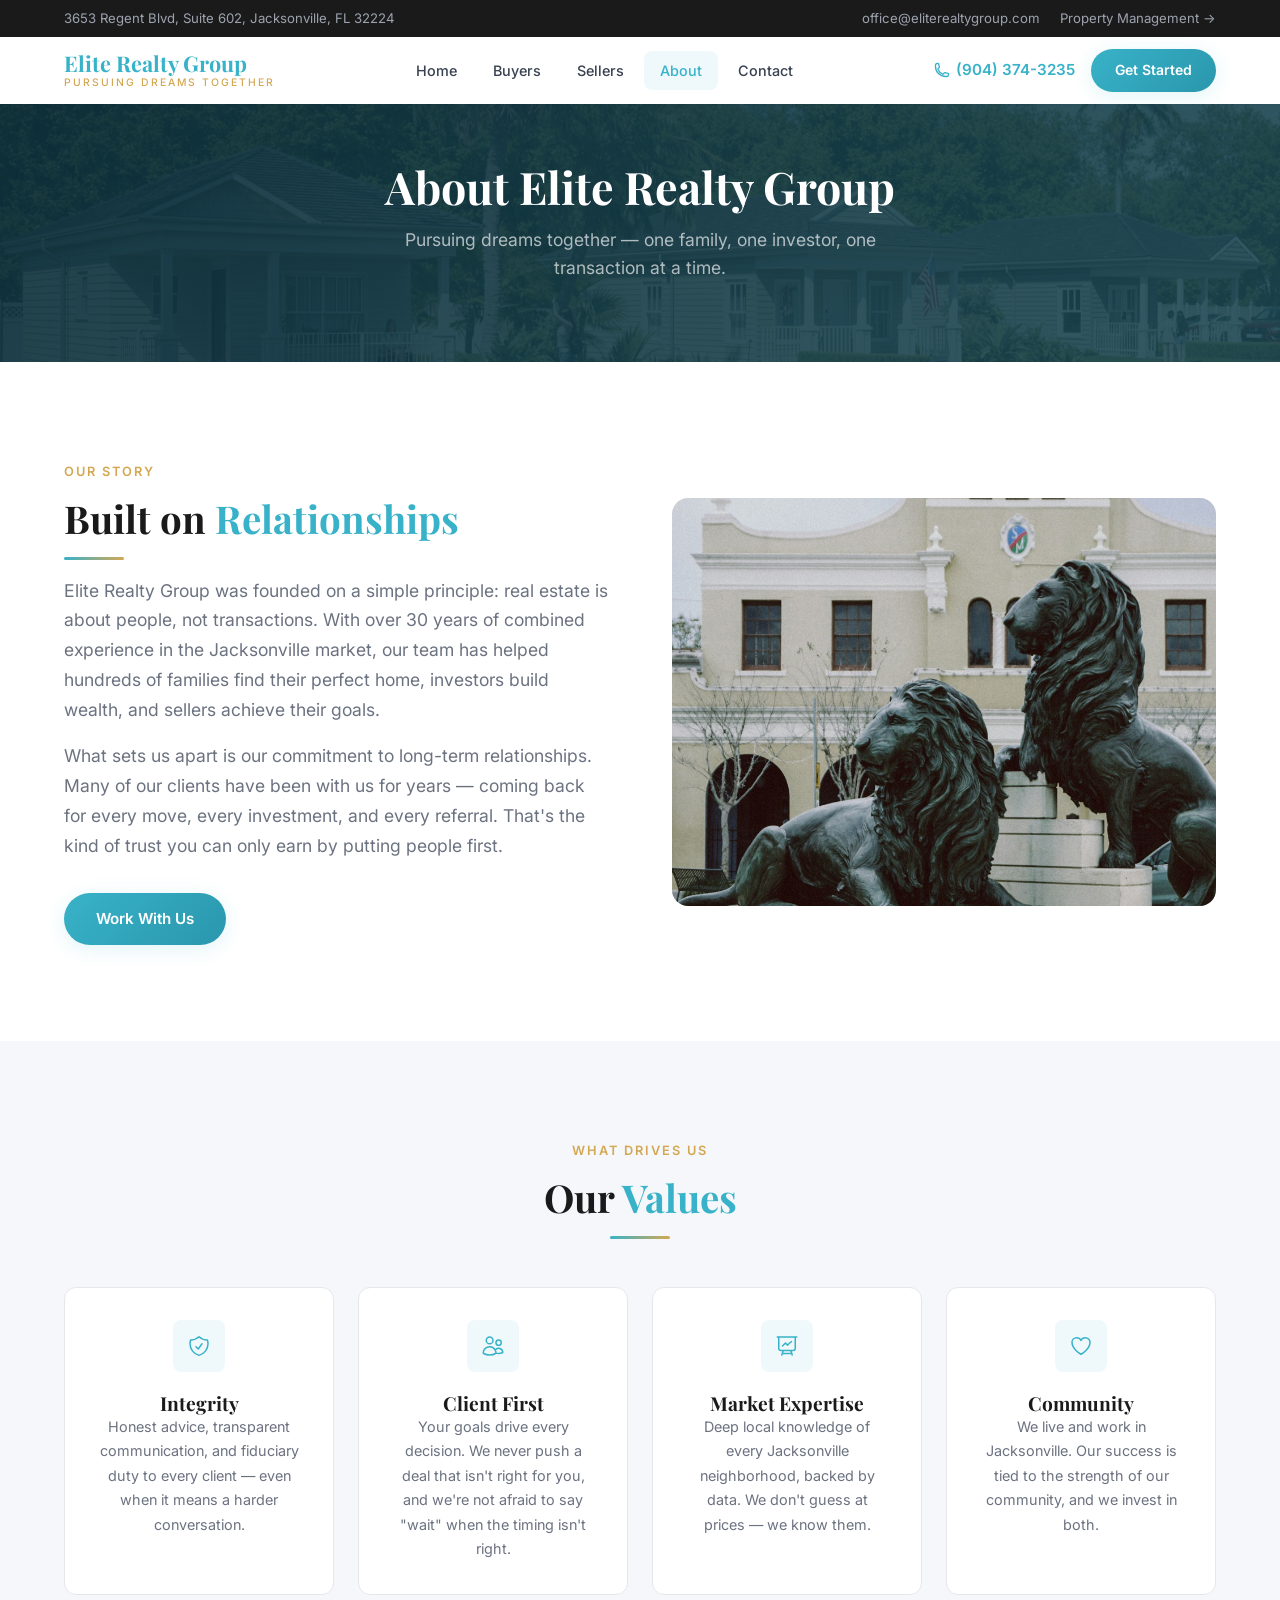
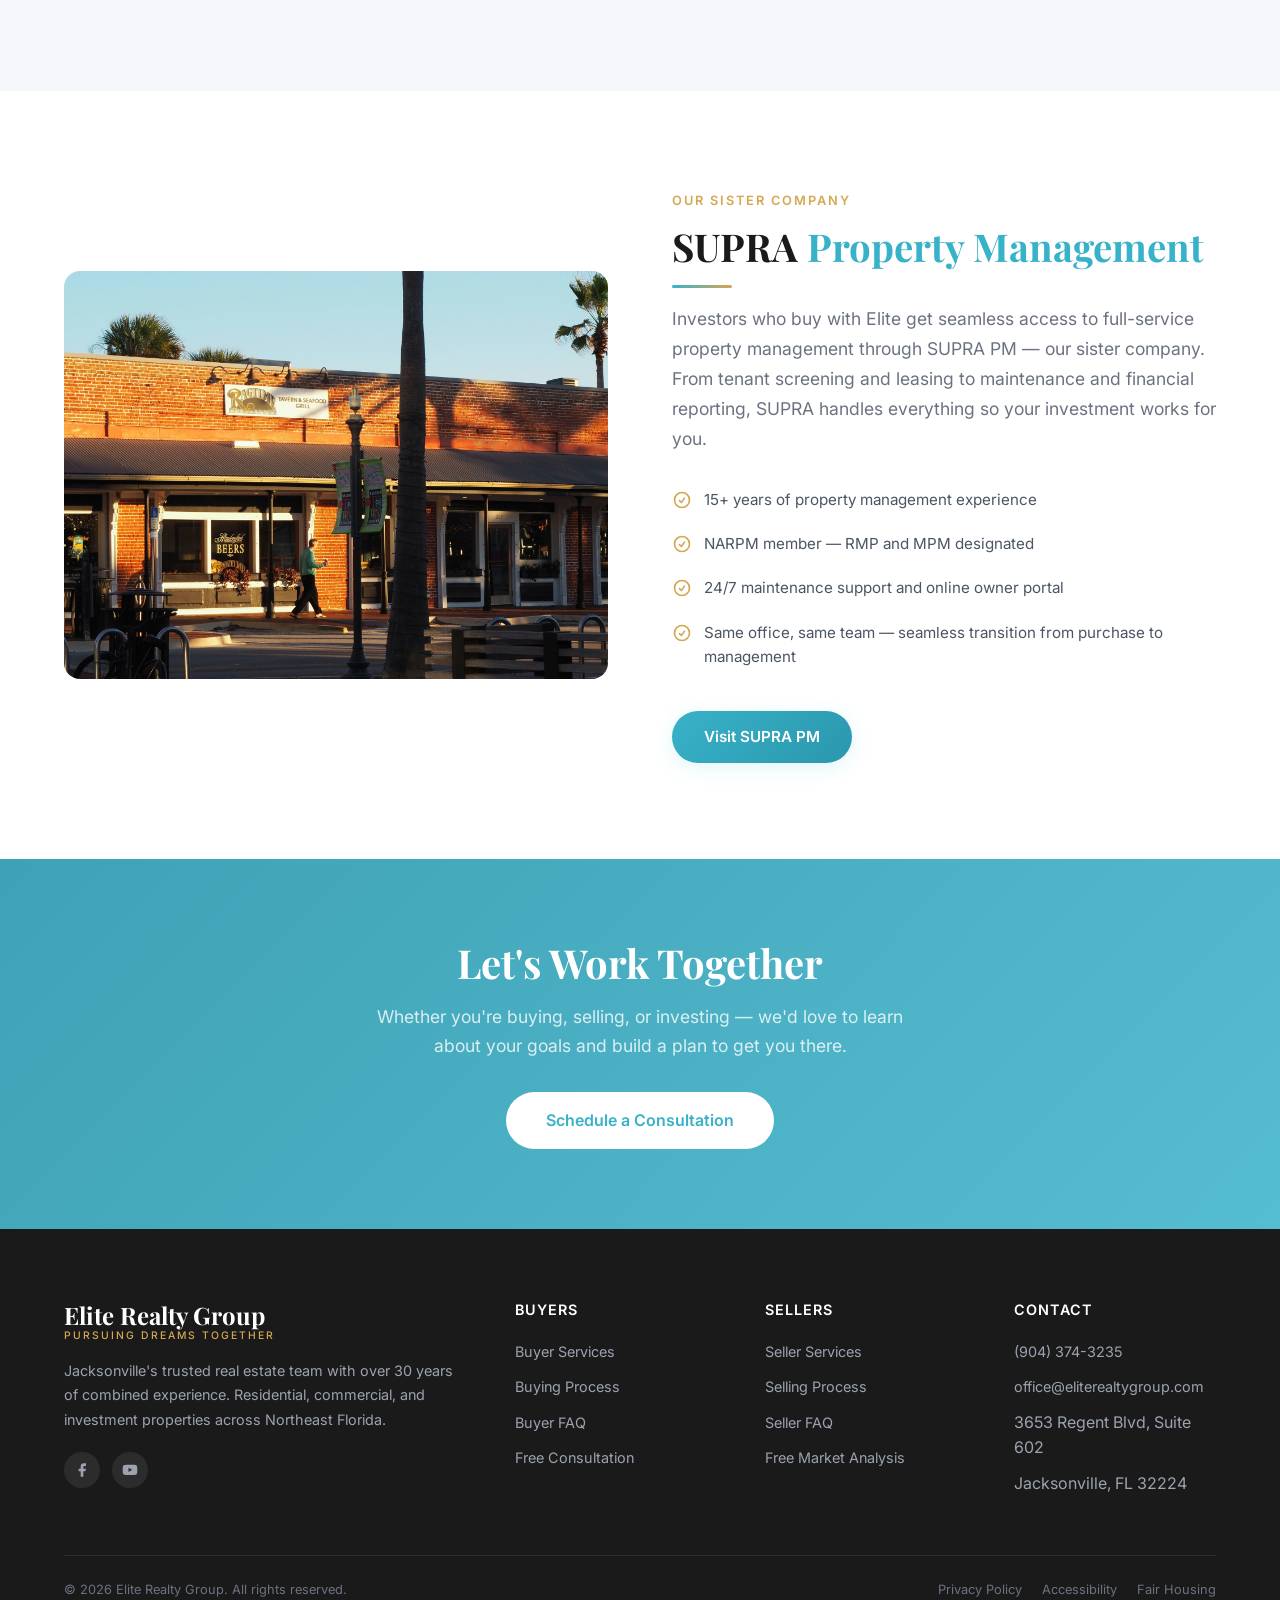
==== about.html @ e73b9189 "Initial site build — Elite Realty Group Full static website for eliterealtygroup.com. Teal brand mat" ====
<!DOCTYPE html>
<html lang="en">
<head>
    <meta charset="UTF-8">
    <meta name="viewport" content="width=device-width, initial-scale=1.0">
    <title>About Us | Elite Realty Group | Jacksonville FL</title>
    <meta name="description" content="Learn about Elite Realty Group — Jacksonville's trusted real estate team with over 30 years of combined experience in residential, commercial, and investment real estate.">
    <link rel="preconnect" href="https://fonts.googleapis.com">
    <link rel="preconnect" href="https://fonts.gstatic.com" crossorigin>
    <link href="https://fonts.googleapis.com/css2?family=Inter:wght@300;400;500;600;700&family=Playfair+Display:wght@400;600;700&display=swap" rel="stylesheet">
    <link rel="stylesheet" href="css/styles.css">
</head>
<body>

<!-- Header -->
<header class="header">
    <div class="header-top">
        <div class="container">
            <div class="header-top-left">
                <span>3653 Regent Blvd, Suite 602, Jacksonville, FL 32224</span>
            </div>
            <div class="header-top-right">
                <a href="mailto:office@eliterealtygroup.com">office@eliterealtygroup.com</a>
                <a href="https://suprapm.com" target="_blank">Property Management &rarr;</a>
            </div>
        </div>
    </div>
    <div class="header-main">
        <div class="container">
            <a href="index.html" class="logo">
                <div class="logo-text">
                    Elite Realty Group
                    <small>Pursuing Dreams Together</small>
                </div>
            </a>
            <nav class="nav">
                <a href="index.html">Home</a>
                <a href="buyers.html">Buyers</a>
                <a href="sellers.html">Sellers</a>
                <a href="about.html" class="active">About</a>
                <a href="contact.html">Contact</a>
            </nav>
            <div class="header-actions">
                <a href="tel:9043743235" class="header-phone">
                    <svg xmlns="http://www.w3.org/2000/svg" fill="none" viewBox="0 0 24 24" stroke-width="2" stroke="currentColor"><path stroke-linecap="round" stroke-linejoin="round" d="M2.25 6.75c0 8.284 6.716 15 15 15h2.25a2.25 2.25 0 002.25-2.25v-1.372c0-.516-.351-.966-.852-1.091l-4.423-1.106c-.44-.11-.902.055-1.173.417l-.97 1.293c-.282.376-.769.542-1.21.38a12.035 12.035 0 01-7.143-7.143c-.162-.441.004-.928.38-1.21l1.293-.97c.363-.271.527-.734.417-1.173L6.963 3.102a1.125 1.125 0 00-1.091-.852H4.5A2.25 2.25 0 002.25 4.5v2.25z"/></svg>
                    (904) 374-3235
                </a>
                <a href="contact.html" class="btn btn-primary btn-sm">Get Started</a>
            </div>
            <button class="nav-toggle" aria-label="Toggle navigation">
                <span></span><span></span><span></span>
            </button>
        </div>
    </div>
</header>

<!-- Page Hero -->
<section class="page-hero">
    <div class="container">
        <h1>About Elite Realty Group</h1>
        <p>Pursuing dreams together — one family, one investor, one transaction at a time.</p>
    </div>
</section>

<!-- About Story -->
<section class="section">
    <div class="container">
        <div class="about-grid">
            <div class="about-content reveal">
                <span class="section-label">Our Story</span>
                <h2 class="section-title">Built on <span>Relationships</span></h2>
                <p class="section-subtitle">Elite Realty Group was founded on a simple principle: real estate is about people, not transactions. With over 30 years of combined experience in the Jacksonville market, our team has helped hundreds of families find their perfect home, investors build wealth, and sellers achieve their goals.</p>
                <p class="section-subtitle" style="margin-top: 16px;">What sets us apart is our commitment to long-term relationships. Many of our clients have been with us for years — coming back for every move, every investment, and every referral. That's the kind of trust you can only earn by putting people first.</p>
                <div style="margin-top: 32px;">
                    <a href="contact.html" class="btn btn-primary">Work With Us</a>
                </div>
            </div>
            <div class="about-image about-image--team reveal" role="img" aria-label="Elite Realty Group team"></div>
        </div>
    </div>
</section>

<!-- Values -->
<section class="section section-alt">
    <div class="container">
        <div class="text-center reveal">
            <span class="section-label">What Drives Us</span>
            <h2 class="section-title center">Our <span>Values</span></h2>
        </div>
        <div class="grid-4" style="margin-top: 48px;">
            <div class="card text-center reveal">
                <div class="card-icon" style="margin: 0 auto 20px;">
                    <svg xmlns="http://www.w3.org/2000/svg" fill="none" viewBox="0 0 24 24" stroke-width="1.5" stroke="currentColor"><path stroke-linecap="round" stroke-linejoin="round" d="M9 12.75L11.25 15 15 9.75m-3-7.036A11.959 11.959 0 013.598 6 11.99 11.99 0 003 9.749c0 5.592 3.824 10.29 9 11.623 5.176-1.332 9-6.03 9-11.622 0-1.31-.21-2.571-.598-3.751h-.152c-3.196 0-6.1-1.248-8.25-3.285z"/></svg>
                </div>
                <h4>Integrity</h4>
                <p style="color: var(--color-gray-500); font-size: 0.9rem;">Honest advice, transparent communication, and fiduciary duty to every client — even when it means a harder conversation.</p>
            </div>
            <div class="card text-center reveal">
                <div class="card-icon" style="margin: 0 auto 20px;">
                    <svg xmlns="http://www.w3.org/2000/svg" fill="none" viewBox="0 0 24 24" stroke-width="1.5" stroke="currentColor"><path stroke-linecap="round" stroke-linejoin="round" d="M15 19.128a9.38 9.38 0 002.625.372 9.337 9.337 0 004.121-.952 4.125 4.125 0 00-7.533-2.493M15 19.128v-.003c0-1.113-.285-2.16-.786-3.07M15 19.128v.106A12.318 12.318 0 018.624 21c-2.331 0-4.512-.645-6.374-1.766l-.001-.109a6.375 6.375 0 0111.964-3.07M12 6.375a3.375 3.375 0 11-6.75 0 3.375 3.375 0 016.75 0zm8.25 2.25a2.625 2.625 0 11-5.25 0 2.625 2.625 0 015.25 0z"/></svg>
                </div>
                <h4>Client First</h4>
                <p style="color: var(--color-gray-500); font-size: 0.9rem;">Your goals drive every decision. We never push a deal that isn't right for you, and we're not afraid to say "wait" when the timing isn't right.</p>
            </div>
            <div class="card text-center reveal">
                <div class="card-icon" style="margin: 0 auto 20px;">
                    <svg xmlns="http://www.w3.org/2000/svg" fill="none" viewBox="0 0 24 24" stroke-width="1.5" stroke="currentColor"><path stroke-linecap="round" stroke-linejoin="round" d="M3.75 3v11.25A2.25 2.25 0 006 16.5h2.25M3.75 3h-1.5m1.5 0h16.5m0 0h1.5m-1.5 0v11.25A2.25 2.25 0 0118 16.5h-2.25m-7.5 0h7.5m-7.5 0l-1 3m8.5-3l1 3m0 0l.5 1.5m-.5-1.5h-9.5m0 0l-.5 1.5m.75-9l3-3 2.148 2.148A12.061 12.061 0 0116.5 7.605"/></svg>
                </div>
                <h4>Market Expertise</h4>
                <p style="color: var(--color-gray-500); font-size: 0.9rem;">Deep local knowledge of every Jacksonville neighborhood, backed by data. We don't guess at prices — we know them.</p>
            </div>
            <div class="card text-center reveal">
                <div class="card-icon" style="margin: 0 auto 20px;">
                    <svg xmlns="http://www.w3.org/2000/svg" fill="none" viewBox="0 0 24 24" stroke-width="1.5" stroke="currentColor"><path stroke-linecap="round" stroke-linejoin="round" d="M21 8.25c0-2.485-2.099-4.5-4.688-4.5-1.935 0-3.597 1.126-4.312 2.733-.715-1.607-2.377-2.733-4.313-2.733C5.1 3.75 3 5.765 3 8.25c0 7.22 9 12 9 12s9-4.78 9-12z"/></svg>
                </div>
                <h4>Community</h4>
                <p style="color: var(--color-gray-500); font-size: 0.9rem;">We live and work in Jacksonville. Our success is tied to the strength of our community, and we invest in both.</p>
            </div>
        </div>
    </div>
</section>

<!-- SUPRA Connection -->
<section class="section">
    <div class="container">
        <div class="about-grid">
            <div class="about-image about-image--supra reveal" role="img" aria-label="SUPRA Property Management"></div>
            <div class="about-content reveal">
                <span class="section-label">Our Sister Company</span>
                <h2 class="section-title">SUPRA <span>Property Management</span></h2>
                <p class="section-subtitle">Investors who buy with Elite get seamless access to full-service property management through SUPRA PM — our sister company. From tenant screening and leasing to maintenance and financial reporting, SUPRA handles everything so your investment works for you.</p>
                <ul class="about-list">
                    <li>
                        <svg xmlns="http://www.w3.org/2000/svg" fill="none" viewBox="0 0 24 24" stroke-width="2" stroke="currentColor"><path stroke-linecap="round" stroke-linejoin="round" d="M9 12.75L11.25 15 15 9.75M21 12a9 9 0 11-18 0 9 9 0 0118 0z"/></svg>
                        15+ years of property management experience
                    </li>
                    <li>
                        <svg xmlns="http://www.w3.org/2000/svg" fill="none" viewBox="0 0 24 24" stroke-width="2" stroke="currentColor"><path stroke-linecap="round" stroke-linejoin="round" d="M9 12.75L11.25 15 15 9.75M21 12a9 9 0 11-18 0 9 9 0 0118 0z"/></svg>
                        NARPM member — RMP and MPM designated
                    </li>
                    <li>
                        <svg xmlns="http://www.w3.org/2000/svg" fill="none" viewBox="0 0 24 24" stroke-width="2" stroke="currentColor"><path stroke-linecap="round" stroke-linejoin="round" d="M9 12.75L11.25 15 15 9.75M21 12a9 9 0 11-18 0 9 9 0 0118 0z"/></svg>
                        24/7 maintenance support and online owner portal
                    </li>
                    <li>
                        <svg xmlns="http://www.w3.org/2000/svg" fill="none" viewBox="0 0 24 24" stroke-width="2" stroke="currentColor"><path stroke-linecap="round" stroke-linejoin="round" d="M9 12.75L11.25 15 15 9.75M21 12a9 9 0 11-18 0 9 9 0 0118 0z"/></svg>
                        Same office, same team — seamless transition from purchase to management
                    </li>
                </ul>
                <div style="margin-top: 32px;">
                    <a href="https://suprapm.com" target="_blank" class="btn btn-primary">Visit SUPRA PM</a>
                </div>
            </div>
        </div>
    </div>
</section>

<!-- CTA Banner -->
<section class="cta-banner">
    <div class="container">
        <h2>Let's Work Together</h2>
        <p>Whether you're buying, selling, or investing — we'd love to learn about your goals and build a plan to get you there.</p>
        <a href="contact.html" class="btn btn-white">Schedule a Consultation</a>
    </div>
</section>

<!-- Footer -->
<footer class="footer">
    <div class="container">
        <div class="footer-grid">
            <div class="footer-brand">
                <div class="logo-text">
                    Elite Realty Group
                    <small>Pursuing Dreams Together</small>
                </div>
                <p>Jacksonville's trusted real estate team with over 30 years of combined experience. Residential, commercial, and investment properties across Northeast Florida.</p>
                <div class="footer-social">
                    <a href="https://www.facebook.com/eliterealtygroupofjax" target="_blank" aria-label="Facebook">
                        <svg xmlns="http://www.w3.org/2000/svg" width="16" height="16" fill="currentColor" viewBox="0 0 24 24"><path d="M18 2h-3a5 5 0 00-5 5v3H7v4h3v8h4v-8h3l1-4h-4V7a1 1 0 011-1h3z"/></svg>
                    </a>
                    <a href="https://www.youtube.com" target="_blank" aria-label="YouTube">
                        <svg xmlns="http://www.w3.org/2000/svg" width="16" height="16" fill="currentColor" viewBox="0 0 24 24"><path d="M22.54 6.42a2.78 2.78 0 00-1.94-2C18.88 4 12 4 12 4s-6.88 0-8.6.46a2.78 2.78 0 00-1.94 2A29 29 0 001 11.75a29 29 0 00.46 5.33A2.78 2.78 0 003.4 19.1c1.72.46 8.6.46 8.6.46s6.88 0 8.6-.46a2.78 2.78 0 001.94-2 29 29 0 00.46-5.25 29 29 0 00-.46-5.43zM9.75 15.02V8.48l5.75 3.27-5.75 3.27z"/></svg>
                    </a>
                </div>
            </div>
            <div class="footer-col">
                <h4>Buyers</h4>
                <ul>
                    <li><a href="buyers.html">Buyer Services</a></li>
                    <li><a href="buyers.html#process">Buying Process</a></li>
                    <li><a href="buyers.html#faq">Buyer FAQ</a></li>
                    <li><a href="contact.html">Free Consultation</a></li>
                </ul>
            </div>
            <div class="footer-col">
                <h4>Sellers</h4>
                <ul>
                    <li><a href="sellers.html">Seller Services</a></li>
                    <li><a href="sellers.html#process">Selling Process</a></li>
                    <li><a href="sellers.html#faq">Seller FAQ</a></li>
                    <li><a href="contact.html">Free Market Analysis</a></li>
                </ul>
            </div>
            <div class="footer-col">
                <h4>Contact</h4>
                <ul>
                    <li><a href="tel:9043743235">(904) 374-3235</a></li>
                    <li><a href="mailto:office@eliterealtygroup.com">office@eliterealtygroup.com</a></li>
                    <li>3653 Regent Blvd, Suite 602</li>
                    <li>Jacksonville, FL 32224</li>
                </ul>
            </div>
        </div>
        <div class="footer-bottom">
            <span>&copy; 2026 Elite Realty Group. All rights reserved.</span>
            <div class="footer-legal">
                <a href="privacy-policy.html">Privacy Policy</a>
                <a href="accessibility.html">Accessibility</a>
                <a href="fair-housing.html">Fair Housing</a>
            </div>
        </div>
    </div>
</footer>

<script src="js/app.js"></script>
</body>
</html>
---- css/styles.css ----
/* ============================================
   Elite Realty Group — Design System
   Shared brand identity with Supra PM (teal)
   ============================================ */

/* --- CSS Custom Properties --- */
:root {
    /* Brand Colors — Teal (matching Supra PM) */
    --color-accent: #38b2c8;
    --color-accent-dark: #2a97ad;
    --color-accent-light: #5cc8db;
    --color-accent-bg: #FFFFFF;
    --color-accent-glow: rgba(56,178,200,0.08);
    --color-accent-border: rgba(56,178,200,0.25);
    --shadow-accent-glow: 0 4px 20px rgba(56,178,200,0.15);

    /* Gold Accent (shared with Supra) */
    --color-gold: #D4A853;
    --color-gold-dark: #B8923E;
    --color-gold-light: #E8C97A;

    /* Neutrals */
    --color-white: #FFFFFF;
    --color-black: #1a1a1a;
    --color-gray-50: #F9FAFB;
    --color-gray-100: #F3F4F6;
    --color-gray-200: #E5E7EB;
    --color-gray-300: #D1D5DB;
    --color-gray-400: #9CA3AF;
    --color-gray-500: #6B7280;
    --color-gray-600: #4B5563;
    --color-gray-700: #374151;
    --color-gray-800: #1F2937;
    --color-gray-900: #111827;

    /* Backgrounds */
    --color-surface-1: #FFFFFF;
    --color-surface-2: #F0F2F5;
    --color-surface-alt: #F5F7FA;
    --color-dark: #1a1a1a;
    --color-dark-surface: #232323;

    /* Borders & Shadows */
    --border-default: 1px solid var(--color-gray-200);
    --shadow-sm: 0 1px 2px rgba(0,0,0,0.05);
    --shadow-md: 0 4px 6px -1px rgba(0,0,0,0.07), 0 2px 4px -2px rgba(0,0,0,0.05);
    --shadow-lg: 0 10px 25px -3px rgba(0,0,0,0.08), 0 4px 10px -4px rgba(0,0,0,0.04);
    --shadow-xl: 0 20px 40px -5px rgba(0,0,0,0.1);

    /* Border Radius */
    --radius-sm: 8px;
    --radius-md: 12px;
    --radius-lg: 16px;
    --radius-full: 100px;

    /* Transitions */
    --transition-fast: 0.2s ease;
    --transition-base: 0.3s ease;
    --transition-slow: 0.5s ease;
}

/* --- Reset & Base --- */
*, *::before, *::after {
    margin: 0;
    padding: 0;
    box-sizing: border-box;
}

html {
    scroll-behavior: smooth;
    -webkit-font-smoothing: antialiased;
    -moz-osx-font-smoothing: grayscale;
}

body {
    font-family: 'Inter', -apple-system, BlinkMacSystemFont, sans-serif;
    font-size: 16px;
    line-height: 1.6;
    color: var(--color-black);
    background: var(--color-white);
    overflow-x: hidden;
}

img {
    max-width: 100%;
    height: auto;
    display: block;
}

a {
    color: var(--color-accent);
    text-decoration: none;
    transition: color var(--transition-fast);
}

a:hover {
    color: var(--color-accent-light);
}

/* --- Typography --- */
h1, h2, h3, h4 {
    font-family: 'Playfair Display', Georgia, serif;
    font-weight: 700;
    line-height: 1.2;
    color: var(--color-black);
}

h1 { font-size: 3.2rem; }
h2 { font-size: 2.4rem; }
h3 { font-size: 1.5rem; }
h4 { font-size: 1.2rem; }

.section-label {
    display: inline-block;
    font-family: 'Inter', sans-serif;
    font-size: 0.8rem;
    font-weight: 600;
    letter-spacing: 2px;
    text-transform: uppercase;
    color: var(--color-gold);
    margin-bottom: 0.75rem;
}

.section-title {
    font-family: 'Playfair Display', Georgia, serif;
    font-size: 2.4rem;
    font-weight: 700;
    margin-bottom: 1rem;
}

.section-title span {
    color: var(--color-accent);
}

.section-title::after {
    content: '';
    display: block;
    width: 60px;
    height: 3px;
    background: linear-gradient(90deg, var(--color-accent), var(--color-gold));
    margin-top: 1rem;
    border-radius: 2px;
}

.section-title.center::after {
    margin-left: auto;
    margin-right: auto;
}

.section-subtitle {
    font-size: 1.1rem;
    color: var(--color-gray-500);
    max-width: 640px;
    line-height: 1.7;
}

.section-subtitle.center {
    margin-left: auto;
    margin-right: auto;
}

/* --- Layout --- */
.container {
    max-width: 1200px;
    margin: 0 auto;
    padding: 0 24px;
}

.section {
    padding: 96px 0;
}

.section-alt {
    background: var(--color-surface-alt);
}

.section-dark {
    background: var(--color-dark);
    color: var(--color-white);
}

.section-dark h2,
.section-dark h3,
.section-dark h4 {
    color: var(--color-white);
}

.section-dark .section-subtitle {
    color: var(--color-gray-400);
}

.text-center {
    text-align: center;
}

.grid-2 {
    display: grid;
    grid-template-columns: repeat(2, 1fr);
    gap: 32px;
}

.grid-3 {
    display: grid;
    grid-template-columns: repeat(3, 1fr);
    gap: 32px;
}

.grid-4 {
    display: grid;
    grid-template-columns: repeat(4, 1fr);
    gap: 24px;
}

/* --- Buttons --- */
.btn {
    display: inline-flex;
    align-items: center;
    justify-content: center;
    gap: 8px;
    padding: 14px 32px;
    font-family: 'Inter', sans-serif;
    font-size: 0.95rem;
    font-weight: 600;
    border-radius: var(--radius-full);
    border: none;
    cursor: pointer;
    transition: all var(--transition-base);
    text-decoration: none;
    position: relative;
    overflow: hidden;
}

.btn::after {
    content: '';
    position: absolute;
    top: 0;
    left: -100%;
    width: 100%;
    height: 100%;
    background: linear-gradient(90deg, transparent, rgba(255,255,255,0.15), transparent);
    transition: left 0.5s ease;
}

.btn:hover::after {
    left: 100%;
}

.btn-primary {
    background: linear-gradient(135deg, var(--color-accent), var(--color-accent-dark));
    color: var(--color-white);
    box-shadow: var(--shadow-accent-glow);
}

.btn-primary:hover {
    transform: translateY(-2px);
    box-shadow: 0 6px 24px rgba(56,178,200,0.25);
    color: var(--color-white);
}

.btn-gold {
    background: linear-gradient(135deg, var(--color-gold), var(--color-gold-dark));
    color: var(--color-white);
}

.btn-gold:hover {
    transform: translateY(-2px);
    box-shadow: 0 6px 24px rgba(212,168,83,0.3);
    color: var(--color-white);
}

.btn-outline {
    background: transparent;
    color: var(--color-white);
    border: 2px solid rgba(255,255,255,0.3);
}

.btn-outline:hover {
    background: rgba(255,255,255,0.1);
    border-color: rgba(255,255,255,0.6);
    color: var(--color-white);
}

.btn-white {
    background: var(--color-white);
    color: var(--color-accent);
}

.btn-white:hover {
    transform: translateY(-2px);
    box-shadow: var(--shadow-lg);
    color: var(--color-accent);
}

.btn-sm {
    padding: 10px 24px;
    font-size: 0.875rem;
}

/* --- Header --- */
.header {
    position: fixed;
    top: 0;
    left: 0;
    right: 0;
    z-index: 1000;
    transition: all var(--transition-base);
}

.header-top {
    background: var(--color-dark);
    padding: 8px 0;
    font-size: 0.825rem;
    color: var(--color-gray-400);
}

.header-top .container {
    display: flex;
    justify-content: space-between;
    align-items: center;
}

.header-top a {
    color: var(--color-gray-400);
    transition: color var(--transition-fast);
}

.header-top a:hover {
    color: var(--color-gold);
}

.header-top-left {
    display: flex;
    align-items: center;
    gap: 20px;
}

.header-top-right {
    display: flex;
    align-items: center;
    gap: 20px;
}

.header-main {
    background: var(--color-white);
    padding: 12px 0;
    box-shadow: var(--shadow-sm);
    transition: all var(--transition-base);
}

.header.scrolled .header-main {
    padding: 8px 0;
    box-shadow: var(--shadow-md);
}

.header-main .container {
    display: flex;
    align-items: center;
    justify-content: space-between;
}

.logo {
    display: flex;
    align-items: center;
    gap: 12px;
    text-decoration: none;
}

.logo img {
    height: 48px;
    width: auto;
}

.logo-text {
    font-family: 'Playfair Display', Georgia, serif;
    font-size: 1.35rem;
    font-weight: 700;
    color: var(--color-accent);
    line-height: 1.2;
}

.logo-text small {
    display: block;
    font-family: 'Inter', sans-serif;
    font-size: 0.65rem;
    font-weight: 500;
    letter-spacing: 2px;
    text-transform: uppercase;
    color: var(--color-gold);
}

.nav {
    display: flex;
    align-items: center;
    gap: 4px;
}

.nav a {
    font-size: 0.9rem;
    font-weight: 500;
    color: var(--color-gray-700);
    padding: 8px 16px;
    border-radius: var(--radius-sm);
    transition: all var(--transition-fast);
}

.nav a:hover,
.nav a.active {
    color: var(--color-accent);
    background: var(--color-accent-glow);
}

.header-actions {
    display: flex;
    align-items: center;
    gap: 16px;
}

.header-phone {
    font-weight: 600;
    color: var(--color-accent);
    font-size: 0.95rem;
    display: flex;
    align-items: center;
    gap: 6px;
}

.header-phone svg {
    width: 16px;
    height: 16px;
}

/* Mobile Nav Toggle */
.nav-toggle {
    display: none;
    background: none;
    border: none;
    cursor: pointer;
    padding: 8px;
}

.nav-toggle span {
    display: block;
    width: 24px;
    height: 2px;
    background: var(--color-gray-700);
    margin: 5px 0;
    transition: all var(--transition-fast);
    border-radius: 2px;
}

/* --- Hero --- */
.hero {
    position: relative;
    min-height: 90vh;
    display: flex;
    align-items: center;
    background: url('../images/hero-skyline.jpg') center/cover no-repeat;
    overflow: hidden;
    padding-top: 100px;
}

.hero::before {
    content: '';
    position: absolute;
    inset: 0;
    background: linear-gradient(135deg, rgba(12,46,58,0.88) 0%, rgba(26,68,80,0.82) 50%, rgba(22,61,74,0.85) 100%);
    pointer-events: none;
}

.hero .container {
    position: relative;
    z-index: 2;
}

.hero-content {
    max-width: 680px;
}

.hero-badge {
    display: inline-flex;
    align-items: center;
    gap: 8px;
    background: rgba(212,168,83,0.15);
    border: 1px solid rgba(212,168,83,0.3);
    color: var(--color-gold);
    padding: 8px 16px;
    border-radius: var(--radius-full);
    font-size: 0.8rem;
    font-weight: 600;
    letter-spacing: 1px;
    text-transform: uppercase;
    margin-bottom: 24px;
    backdrop-filter: blur(4px);
}

.hero h1 {
    color: var(--color-white);
    font-size: 3.5rem;
    line-height: 1.15;
    margin-bottom: 20px;
}

.hero h1 span {
    color: var(--color-gold);
}

.hero-text {
    color: rgba(255,255,255,0.75);
    font-size: 1.15rem;
    line-height: 1.7;
    margin-bottom: 36px;
    max-width: 540px;
}

.hero-buttons {
    display: flex;
    gap: 16px;
    flex-wrap: wrap;
}

.hero-stats {
    display: flex;
    gap: 48px;
    margin-top: 64px;
    padding-top: 40px;
    border-top: 1px solid rgba(255,255,255,0.1);
}

.hero-stat {
    text-align: left;
}

.hero-stat-number {
    font-family: 'Playfair Display', Georgia, serif;
    font-size: 2.2rem;
    font-weight: 700;
    color: var(--color-gold);
    line-height: 1;
}

.hero-stat-label {
    font-size: 0.825rem;
    color: rgba(255,255,255,0.6);
    margin-top: 4px;
    font-weight: 500;
}

/* --- Credential Bar --- */
.credential-bar {
    background: var(--color-dark);
    border-top: 1px solid rgba(212,168,83,0.2);
    padding: 24px 0;
}

.credential-bar .container {
    display: flex;
    align-items: center;
    justify-content: center;
    gap: 48px;
    flex-wrap: wrap;
}

.credential-item {
    display: flex;
    align-items: center;
    gap: 10px;
    color: var(--color-gray-400);
    font-size: 0.875rem;
    font-weight: 500;
}

.credential-item svg {
    width: 20px;
    height: 20px;
    color: var(--color-gold);
    flex-shrink: 0;
}

/* --- Cards --- */
.card {
    background: var(--color-white);
    border: var(--border-default);
    border-radius: var(--radius-md);
    padding: 32px;
    transition: all var(--transition-base);
}

.card:hover {
    transform: translateY(-4px);
    box-shadow: var(--shadow-lg);
}

.card-icon {
    width: 52px;
    height: 52px;
    display: flex;
    align-items: center;
    justify-content: center;
    background: var(--color-accent-glow);
    border-radius: var(--radius-sm);
    margin-bottom: 20px;
    color: var(--color-accent);
}

.card-icon svg {
    width: 24px;
    height: 24px;
}

.card h3 {
    font-size: 1.2rem;
    margin-bottom: 12px;
}

.card p {
    color: var(--color-gray-500);
    font-size: 0.95rem;
    line-height: 1.7;
}

/* Service card with left border */
.card-accent {
    border-left: 4px solid var(--color-accent);
}

.card-gold-top {
    border-top: 3px solid var(--color-gold);
}

/* --- Image Cards --- */
.image-card {
    position: relative;
    border-radius: var(--radius-md);
    overflow: hidden;
    aspect-ratio: 4/3;
    cursor: pointer;
}

.image-card-bg {
    position: absolute;
    inset: 0;
    background-size: cover;
    background-position: center;
    transition: transform var(--transition-slow);
}

.image-card:hover .image-card-bg {
    transform: scale(1.05);
}

.image-card-overlay {
    position: absolute;
    inset: 0;
    background: linear-gradient(to top, rgba(0,0,0,0.8) 0%, rgba(0,0,0,0.2) 60%, transparent 100%);
}

.image-card-content {
    position: absolute;
    bottom: 0;
    left: 0;
    right: 0;
    padding: 24px;
    color: var(--color-white);
}

.image-card-content h3 {
    color: var(--color-white);
    font-size: 1.3rem;
    margin-bottom: 6px;
}

.image-card-content p {
    color: rgba(255,255,255,0.75);
    font-size: 0.9rem;
}

/* --- About Section Two-Column --- */
.about-grid {
    display: grid;
    grid-template-columns: 1fr 1fr;
    gap: 64px;
    align-items: center;
}

.about-image {
    position: relative;
    border-radius: var(--radius-lg);
    overflow: hidden;
    aspect-ratio: 4/3;
    background: url('../images/neighborhood.jpg') center/cover no-repeat;
}

.about-image--team {
    background-image: url('../images/lion-fountain.jpg');
}

.about-image--supra {
    background-image: url('../images/beach-town.jpg');
}

.about-content .section-title::after {
    margin-left: 0;
}

.about-list {
    list-style: none;
    margin-top: 24px;
}

.about-list li {
    display: flex;
    align-items: flex-start;
    gap: 12px;
    padding: 10px 0;
    color: var(--color-gray-600);
    font-size: 0.95rem;
}

.about-list li svg {
    width: 20px;
    height: 20px;
    color: var(--color-gold);
    flex-shrink: 0;
    margin-top: 2px;
}

/* --- Process / How It Works --- */
.process-section {
    position: relative;
    background: url('../images/mural.jpg') center/cover no-repeat fixed;
    color: var(--color-white);
    padding: 96px 0;
}

.process-section::before {
    content: '';
    position: absolute;
    inset: 0;
    background: linear-gradient(135deg, rgba(12,46,58,0.92), rgba(26,68,80,0.88), rgba(21,59,71,0.9));
}

.process-section .container {
    position: relative;
    z-index: 2;
}

.process-section .section-title {
    color: var(--color-white);
}

.process-section .section-subtitle {
    color: rgba(255,255,255,0.65);
}

.process-grid {
    display: grid;
    grid-template-columns: repeat(4, 1fr);
    gap: 32px;
    margin-top: 56px;
}

.process-step {
    text-align: center;
    position: relative;
}

.process-number {
    font-family: 'Playfair Display', Georgia, serif;
    font-size: 3rem;
    font-weight: 700;
    color: rgba(212,168,83,0.2);
    line-height: 1;
    margin-bottom: 16px;
}

.process-step h3 {
    color: var(--color-white);
    font-size: 1.15rem;
    margin-bottom: 10px;
}

.process-step p {
    color: rgba(255,255,255,0.6);
    font-size: 0.9rem;
    line-height: 1.6;
}

/* --- Testimonials --- */
.testimonial-card {
    background: var(--color-white);
    border: var(--border-default);
    border-radius: var(--radius-md);
    padding: 32px;
    position: relative;
}

.testimonial-card::before {
    content: '\201C';
    font-family: 'Playfair Display', Georgia, serif;
    font-size: 4rem;
    color: var(--color-accent);
    opacity: 0.15;
    position: absolute;
    top: 12px;
    left: 24px;
    line-height: 1;
}

.testimonial-text {
    color: var(--color-gray-600);
    font-size: 0.95rem;
    line-height: 1.8;
    font-style: italic;
    margin-bottom: 20px;
}

.testimonial-author {
    display: flex;
    align-items: center;
    gap: 12px;
}

.testimonial-avatar {
    width: 44px;
    height: 44px;
    border-radius: 50%;
    background: var(--color-accent-glow);
    display: flex;
    align-items: center;
    justify-content: center;
    color: var(--color-accent);
    font-weight: 700;
    font-size: 0.9rem;
}

.testimonial-name {
    font-weight: 600;
    color: var(--color-black);
    font-size: 0.9rem;
}

.testimonial-role {
    color: var(--color-gray-400);
    font-size: 0.8rem;
}

.testimonial-stars {
    color: var(--color-gold);
    font-size: 0.85rem;
    margin-bottom: 16px;
}

/* --- Service Areas --- */
.areas-section {
    position: relative;
    background: url('../images/beach-aerial.jpg') center/cover no-repeat fixed;
    padding: 96px 0;
    overflow: hidden;
}

.areas-section::before {
    content: '';
    position: absolute;
    inset: 0;
    background: linear-gradient(135deg, rgba(12,46,58,0.9), rgba(26,68,80,0.88));
    pointer-events: none;
}

.areas-section .container {
    position: relative;
    z-index: 2;
}

.area-tags {
    display: flex;
    flex-wrap: wrap;
    gap: 12px;
    justify-content: center;
    margin-top: 40px;
}

.area-tag {
    background: rgba(255,255,255,0.08);
    border: 1px solid rgba(255,255,255,0.15);
    color: var(--color-white);
    padding: 10px 20px;
    border-radius: var(--radius-full);
    font-size: 0.875rem;
    font-weight: 500;
    backdrop-filter: blur(4px);
    transition: all var(--transition-fast);
}

.area-tag:hover {
    background: rgba(255,255,255,0.15);
    border-color: rgba(212,168,83,0.4);
    color: var(--color-gold);
    transform: translateY(-2px);
}

/* --- CTA Banner --- */
.cta-banner {
    position: relative;
    background: url('../images/bridge.jpg') center/cover no-repeat fixed;
    padding: 80px 0;
    overflow: hidden;
}

.cta-banner::before {
    content: '';
    position: absolute;
    inset: 0;
    background: linear-gradient(135deg, rgba(42,151,173,0.9), rgba(56,178,200,0.85));
    pointer-events: none;
}

.cta-banner .container {
    position: relative;
    z-index: 2;
    text-align: center;
}

.cta-banner h2 {
    color: var(--color-white);
    font-size: 2.5rem;
    margin-bottom: 16px;
}

.cta-banner p {
    color: rgba(255,255,255,0.8);
    font-size: 1.1rem;
    margin-bottom: 32px;
    max-width: 560px;
    margin-left: auto;
    margin-right: auto;
}

.cta-banner .btn-white {
    font-size: 1rem;
    padding: 16px 40px;
}

/* --- Footer --- */
.footer {
    background: var(--color-dark);
    color: var(--color-gray-400);
    padding: 72px 0 0;
}

.footer-grid {
    display: grid;
    grid-template-columns: 2fr 1fr 1fr 1fr;
    gap: 48px;
    padding-bottom: 48px;
    border-bottom: 1px solid rgba(255,255,255,0.08);
}

.footer-brand .logo-text {
    color: var(--color-white);
    font-size: 1.5rem;
    margin-bottom: 16px;
}

.footer-brand .logo-text small {
    color: var(--color-gold);
}

.footer-brand p {
    font-size: 0.9rem;
    line-height: 1.7;
    margin-bottom: 20px;
}

.footer-social {
    display: flex;
    gap: 12px;
}

.footer-social a {
    width: 36px;
    height: 36px;
    display: flex;
    align-items: center;
    justify-content: center;
    background: rgba(255,255,255,0.08);
    border-radius: 50%;
    color: var(--color-gray-400);
    transition: all var(--transition-fast);
}

.footer-social a:hover {
    background: var(--color-accent);
    color: var(--color-white);
}

.footer-col h4 {
    color: var(--color-white);
    font-family: 'Inter', sans-serif;
    font-size: 0.9rem;
    font-weight: 600;
    text-transform: uppercase;
    letter-spacing: 1px;
    margin-bottom: 20px;
}

.footer-col ul {
    list-style: none;
}

.footer-col li {
    margin-bottom: 10px;
}

.footer-col a {
    color: var(--color-gray-400);
    font-size: 0.9rem;
    transition: color var(--transition-fast);
}

.footer-col a:hover {
    color: var(--color-gold);
}

.footer-bottom {
    padding: 24px 0;
    display: flex;
    justify-content: space-between;
    align-items: center;
    font-size: 0.8rem;
    color: var(--color-gray-500);
}

.footer-bottom a {
    color: var(--color-gray-500);
}

.footer-bottom a:hover {
    color: var(--color-gold);
}

.footer-legal {
    display: flex;
    gap: 20px;
}

/* --- Scroll Reveal Animation --- */
.reveal {
    opacity: 0;
    transform: translateY(24px);
    transition: all 0.6s cubic-bezier(0.16, 1, 0.3, 1);
}

.reveal.visible {
    opacity: 1;
    transform: translateY(0);
}

/* --- Contact Form --- */
.contact-grid {
    display: grid;
    grid-template-columns: 1fr 1fr;
    gap: 64px;
}

.form-group {
    margin-bottom: 20px;
}

.form-group label {
    display: block;
    font-size: 0.875rem;
    font-weight: 600;
    color: var(--color-gray-700);
    margin-bottom: 6px;
}

.form-group input,
.form-group select,
.form-group textarea {
    width: 100%;
    padding: 12px 16px;
    border: var(--border-default);
    border-radius: var(--radius-sm);
    font-family: 'Inter', sans-serif;
    font-size: 0.95rem;
    color: var(--color-black);
    background: var(--color-white);
    transition: border-color var(--transition-fast);
}

.form-group input:focus,
.form-group select:focus,
.form-group textarea:focus {
    outline: none;
    border-color: var(--color-accent);
    box-shadow: 0 0 0 3px var(--color-accent-glow);
}

.form-group textarea {
    min-height: 120px;
    resize: vertical;
}

.form-row {
    display: grid;
    grid-template-columns: 1fr 1fr;
    gap: 16px;
}

/* Contact info sidebar */
.contact-info {
    display: flex;
    flex-direction: column;
    gap: 32px;
}

.contact-info-item {
    display: flex;
    gap: 16px;
}

.contact-info-icon {
    width: 48px;
    height: 48px;
    display: flex;
    align-items: center;
    justify-content: center;
    background: var(--color-accent-glow);
    border-radius: var(--radius-sm);
    color: var(--color-accent);
    flex-shrink: 0;
}

.contact-info-icon svg {
    width: 22px;
    height: 22px;
}

.contact-info-item h4 {
    font-family: 'Inter', sans-serif;
    font-size: 0.95rem;
    font-weight: 600;
    margin-bottom: 4px;
}

.contact-info-item p {
    color: var(--color-gray-500);
    font-size: 0.9rem;
}

.contact-info-item a {
    color: var(--color-accent);
}

/* --- Page Hero (inner pages) --- */
.page-hero {
    position: relative;
    background: url('../images/neighborhood.jpg') center/cover no-repeat;
    padding: 160px 0 80px;
    text-align: center;
}

.page-hero::before {
    content: '';
    position: absolute;
    inset: 0;
    background: linear-gradient(135deg, rgba(12,46,58,0.92), rgba(26,68,80,0.88));
}

.page-hero .container {
    position: relative;
    z-index: 2;
}

.page-hero h1 {
    color: var(--color-white);
    font-size: 2.8rem;
    margin-bottom: 12px;
}

.page-hero p {
    color: rgba(255,255,255,0.65);
    font-size: 1.1rem;
    max-width: 560px;
    margin: 0 auto;
}

/* --- FAQ Accordion --- */
.faq-list {
    max-width: 800px;
    margin: 48px auto 0;
}

.faq-item {
    border: var(--border-default);
    border-radius: var(--radius-sm);
    margin-bottom: 12px;
    overflow: hidden;
}

.faq-question {
    width: 100%;
    text-align: left;
    padding: 20px 24px;
    background: var(--color-white);
    border: none;
    font-family: 'Inter', sans-serif;
    font-size: 1rem;
    font-weight: 600;
    color: var(--color-black);
    cursor: pointer;
    display: flex;
    justify-content: space-between;
    align-items: center;
    transition: background var(--transition-fast);
}

.faq-question:hover {
    background: var(--color-gray-50);
}

.faq-question svg {
    width: 20px;
    height: 20px;
    color: var(--color-gray-400);
    transition: transform var(--transition-fast);
    flex-shrink: 0;
}

.faq-item.active .faq-question svg {
    transform: rotate(180deg);
}

.faq-answer {
    max-height: 0;
    overflow: hidden;
    transition: max-height var(--transition-base);
}

.faq-answer-inner {
    padding: 0 24px 20px;
    color: var(--color-gray-600);
    font-size: 0.95rem;
    line-height: 1.7;
}

/* --- Responsive --- */
@media (max-width: 1024px) {
    .hero h1 { font-size: 2.8rem; }
    .hero-stats { gap: 32px; }
    .grid-4, .process-grid { grid-template-columns: repeat(2, 1fr); }
    .footer-grid { grid-template-columns: repeat(2, 1fr); }
}

@media (max-width: 768px) {
    .section { padding: 64px 0; }
    h1 { font-size: 2.2rem; }
    h2, .section-title { font-size: 1.8rem; }

    .header-top { display: none; }
    .header-main { padding: 10px 0; }

    .nav {
        display: none;
        position: absolute;
        top: 100%;
        left: 0;
        right: 0;
        background: var(--color-white);
        flex-direction: column;
        padding: 16px;
        box-shadow: var(--shadow-lg);
        border-top: var(--border-default);
    }

    .nav.open { display: flex; }

    .nav a {
        padding: 12px 16px;
        width: 100%;
    }

    .nav-toggle { display: block; }

    .hero {
        min-height: auto;
        padding: 120px 0 64px;
    }

    .hero h1 { font-size: 2.2rem; }
    .hero-stats {
        flex-wrap: wrap;
        gap: 24px;
    }
    .hero-stat { flex: 0 0 calc(50% - 12px); }

    .grid-2, .grid-3, .grid-4,
    .process-grid, .about-grid,
    .contact-grid {
        grid-template-columns: 1fr;
    }

    .about-grid { gap: 32px; }
    .footer-grid { grid-template-columns: 1fr; gap: 32px; }
    .footer-bottom { flex-direction: column; gap: 12px; text-align: center; }
    .footer-legal { justify-content: center; }
    .cta-banner h2 { font-size: 1.8rem; }

    .hero-buttons {
        flex-direction: column;
        align-items: flex-start;
    }

    .form-row { grid-template-columns: 1fr; }
}

@media (max-width: 480px) {
    .container { padding: 0 16px; }
    .hero h1 { font-size: 1.8rem; }
    .hero-stats { gap: 16px; }
    .hero-stat-number { font-size: 1.8rem; }
    .credential-bar .container { gap: 24px; }
}
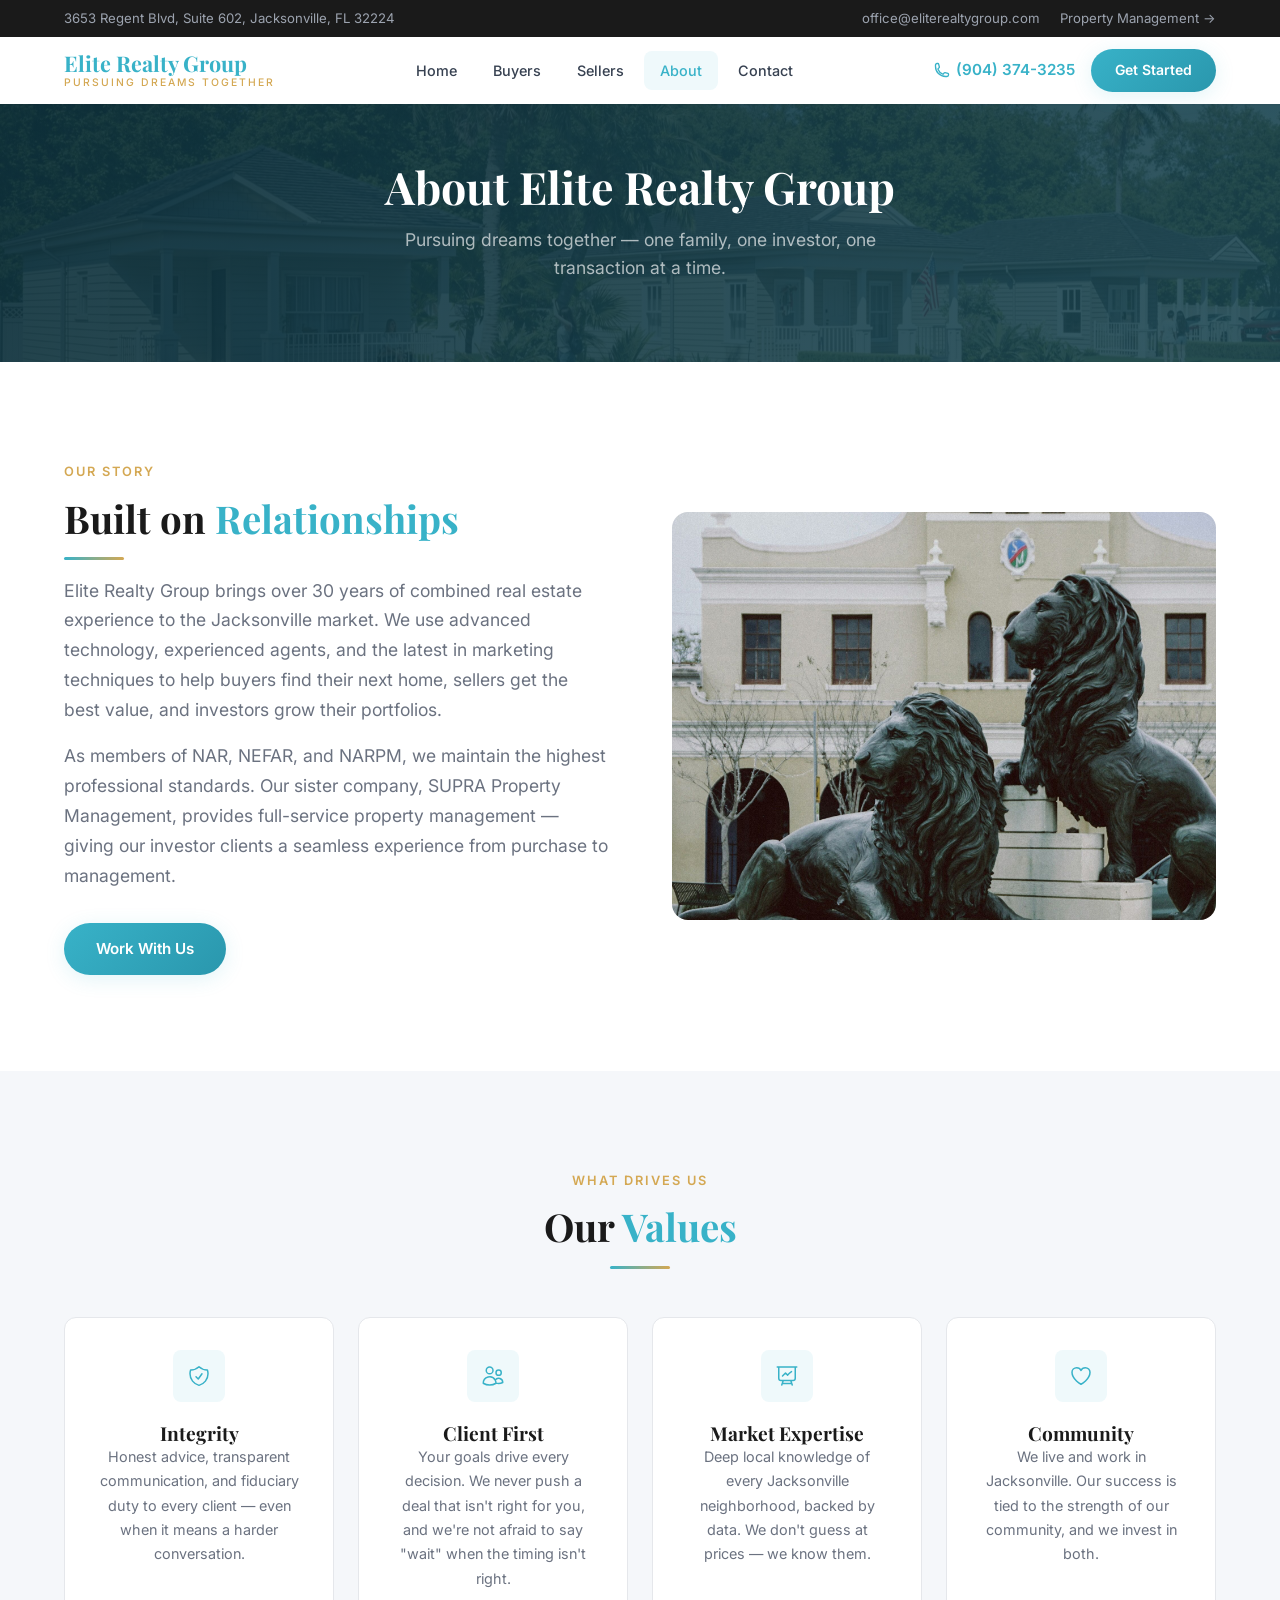
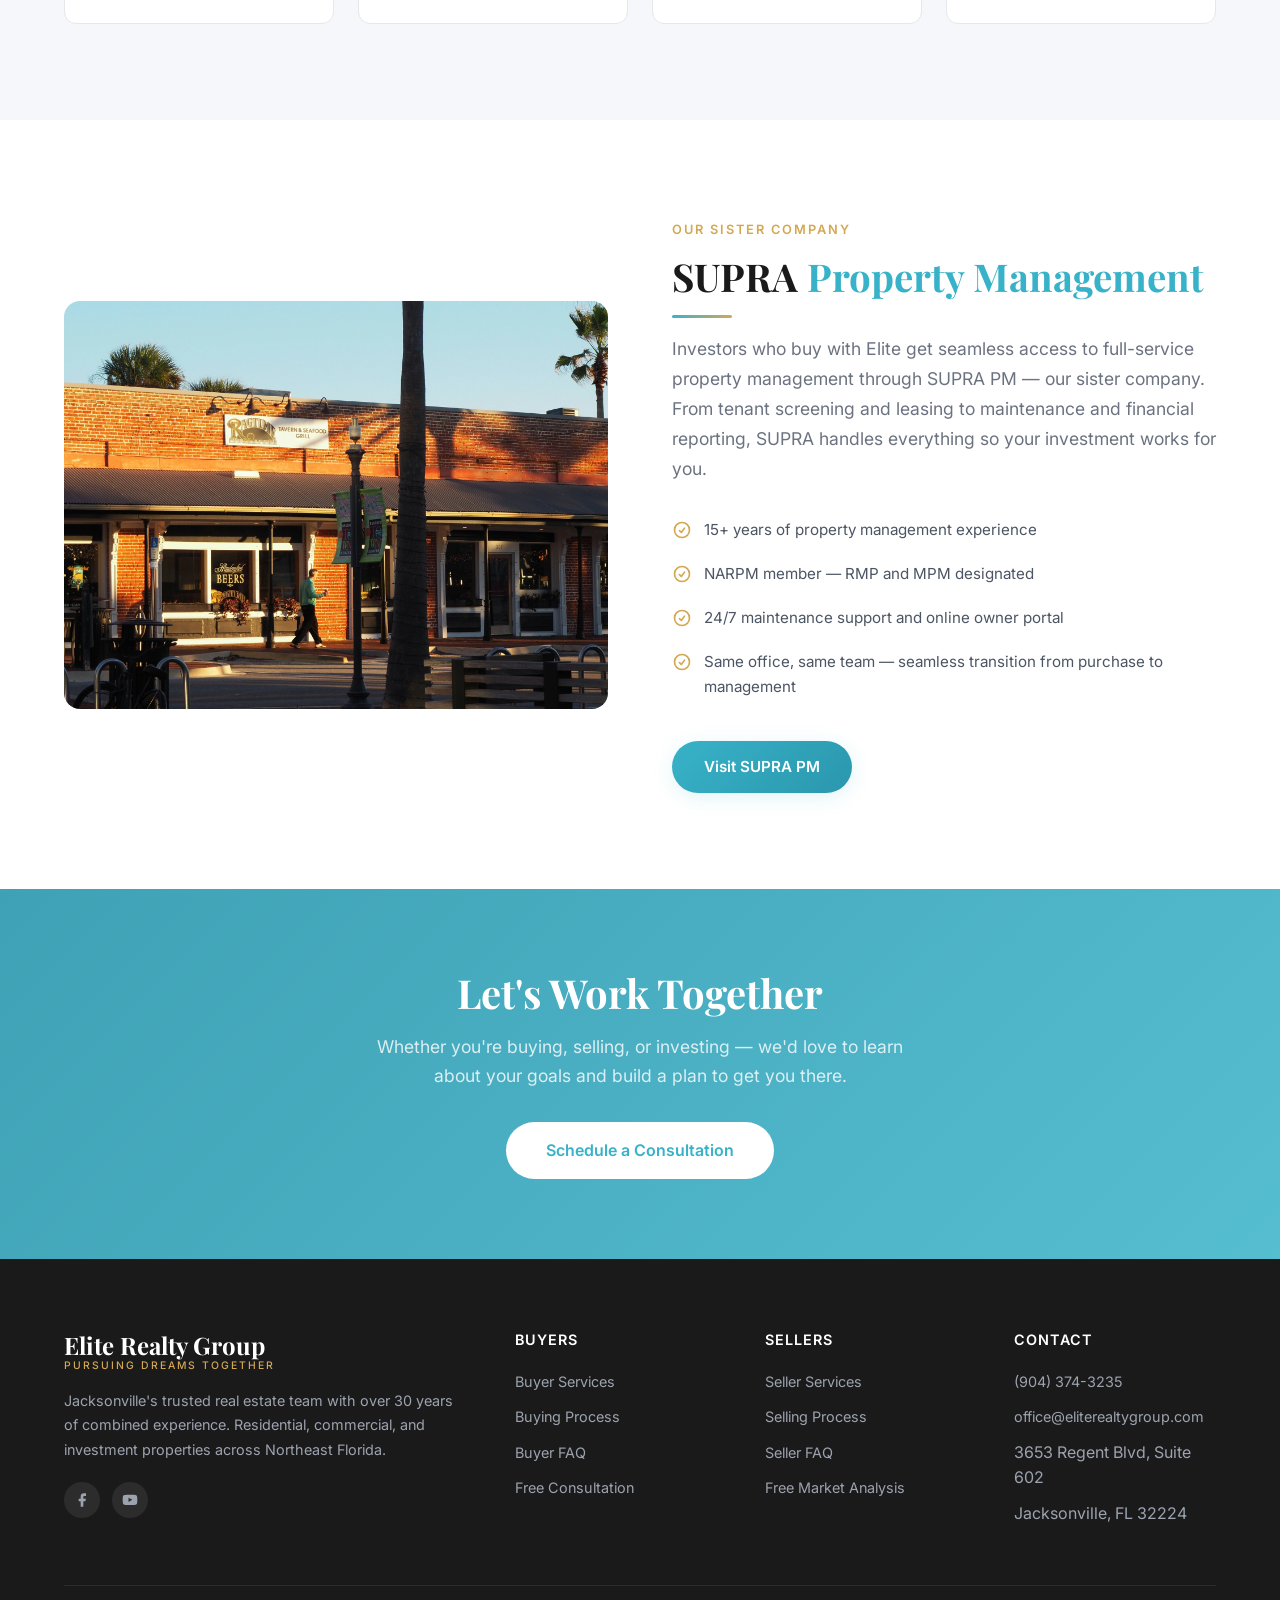
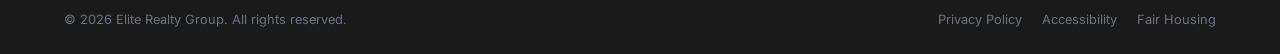
==== commit ec5e011d: "Remove fabricated content, align with original site claims - Remove fake "Seller Guarantees" section" ====
--- a/about.html
+++ b/about.html
@@ -69,8 +69,8 @@
             <div class="about-content reveal">
                 <span class="section-label">Our Story</span>
                 <h2 class="section-title">Built on <span>Relationships</span></h2>
-                <p class="section-subtitle">Elite Realty Group was founded on a simple principle: real estate is about people, not transactions. With over 30 years of combined experience in the Jacksonville market, our team has helped hundreds of families find their perfect home, investors build wealth, and sellers achieve their goals.</p>
-                <p class="section-subtitle" style="margin-top: 16px;">What sets us apart is our commitment to long-term relationships. Many of our clients have been with us for years — coming back for every move, every investment, and every referral. That's the kind of trust you can only earn by putting people first.</p>
+                <p class="section-subtitle">Elite Realty Group brings over 30 years of combined real estate experience to the Jacksonville market. We use advanced technology, experienced agents, and the latest in marketing techniques to help buyers find their next home, sellers get the best value, and investors grow their portfolios.</p>
+                <p class="section-subtitle" style="margin-top: 16px;">As members of NAR, NEFAR, and NARPM, we maintain the highest professional standards. Our sister company, SUPRA Property Management, provides full-service property management — giving our investor clients a seamless experience from purchase to management.</p>
                 <div style="margin-top: 32px;">
                     <a href="contact.html" class="btn btn-primary">Work With Us</a>
                 </div>
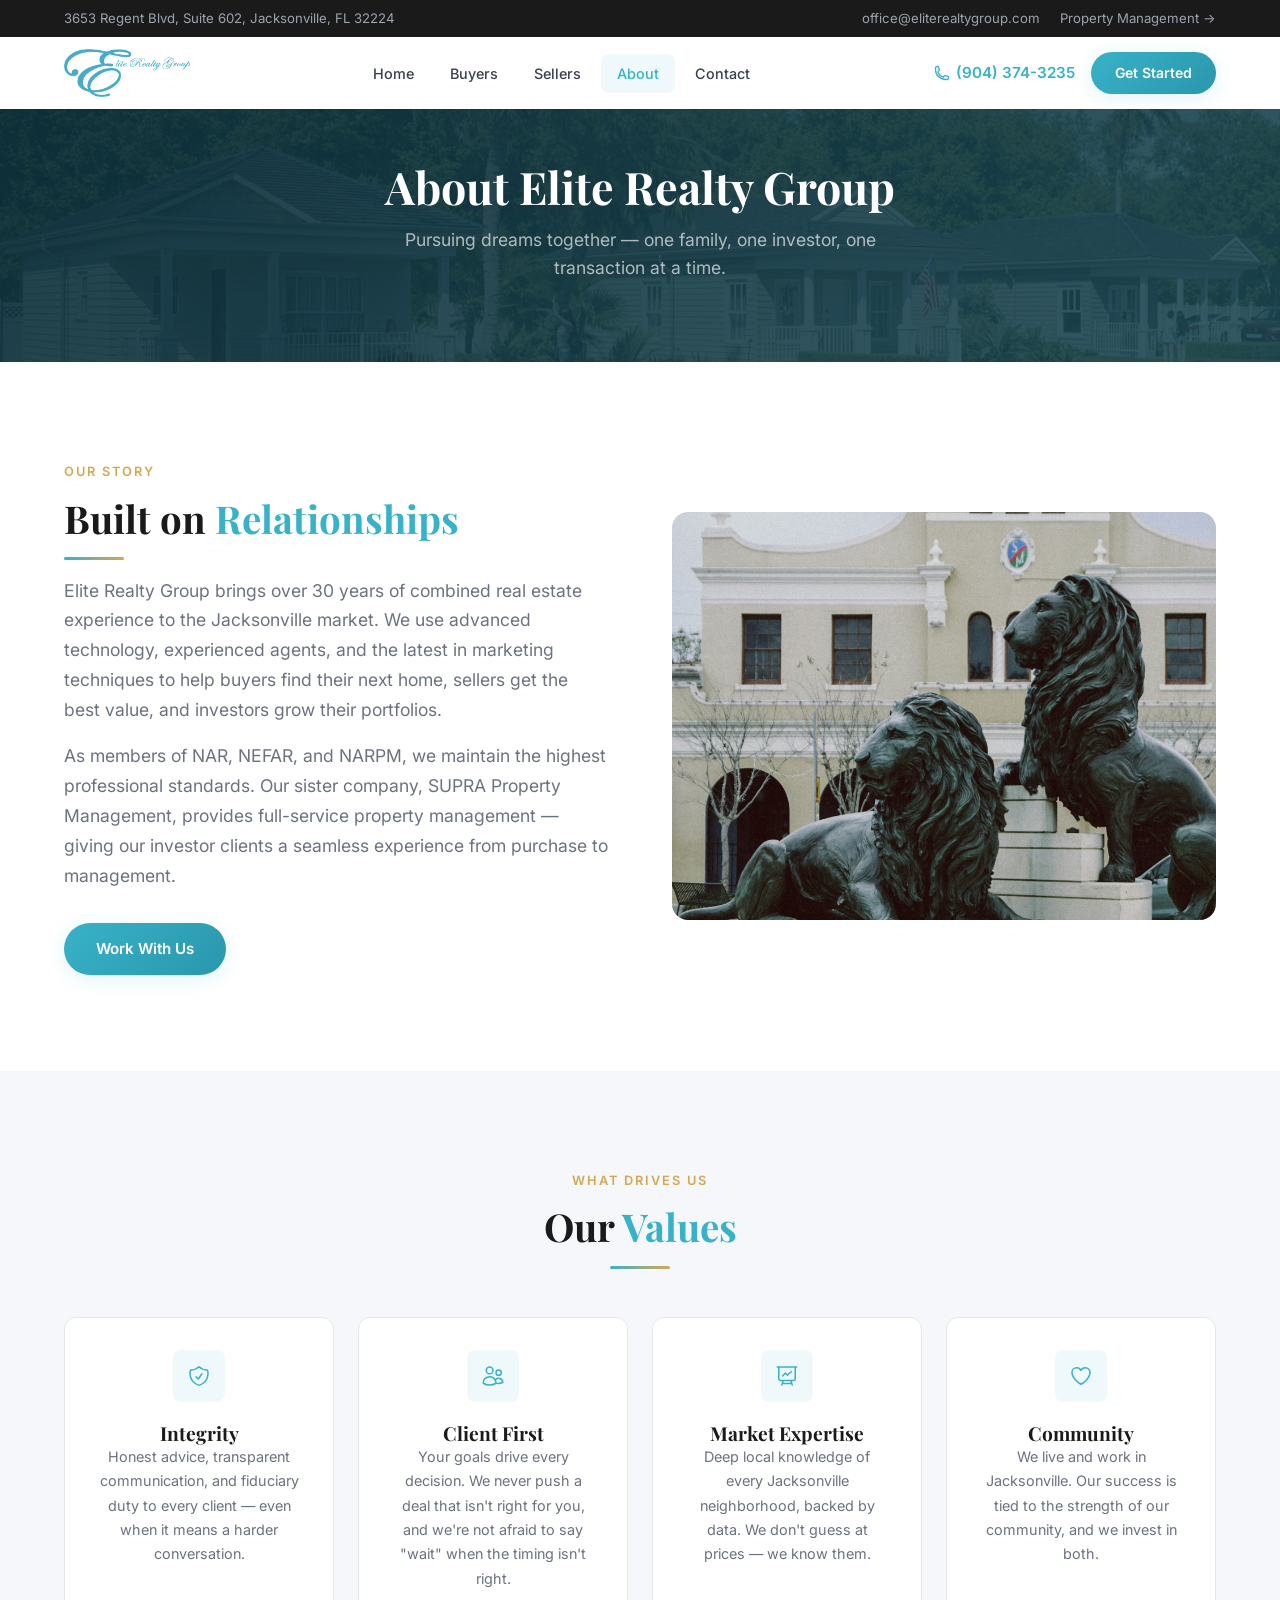
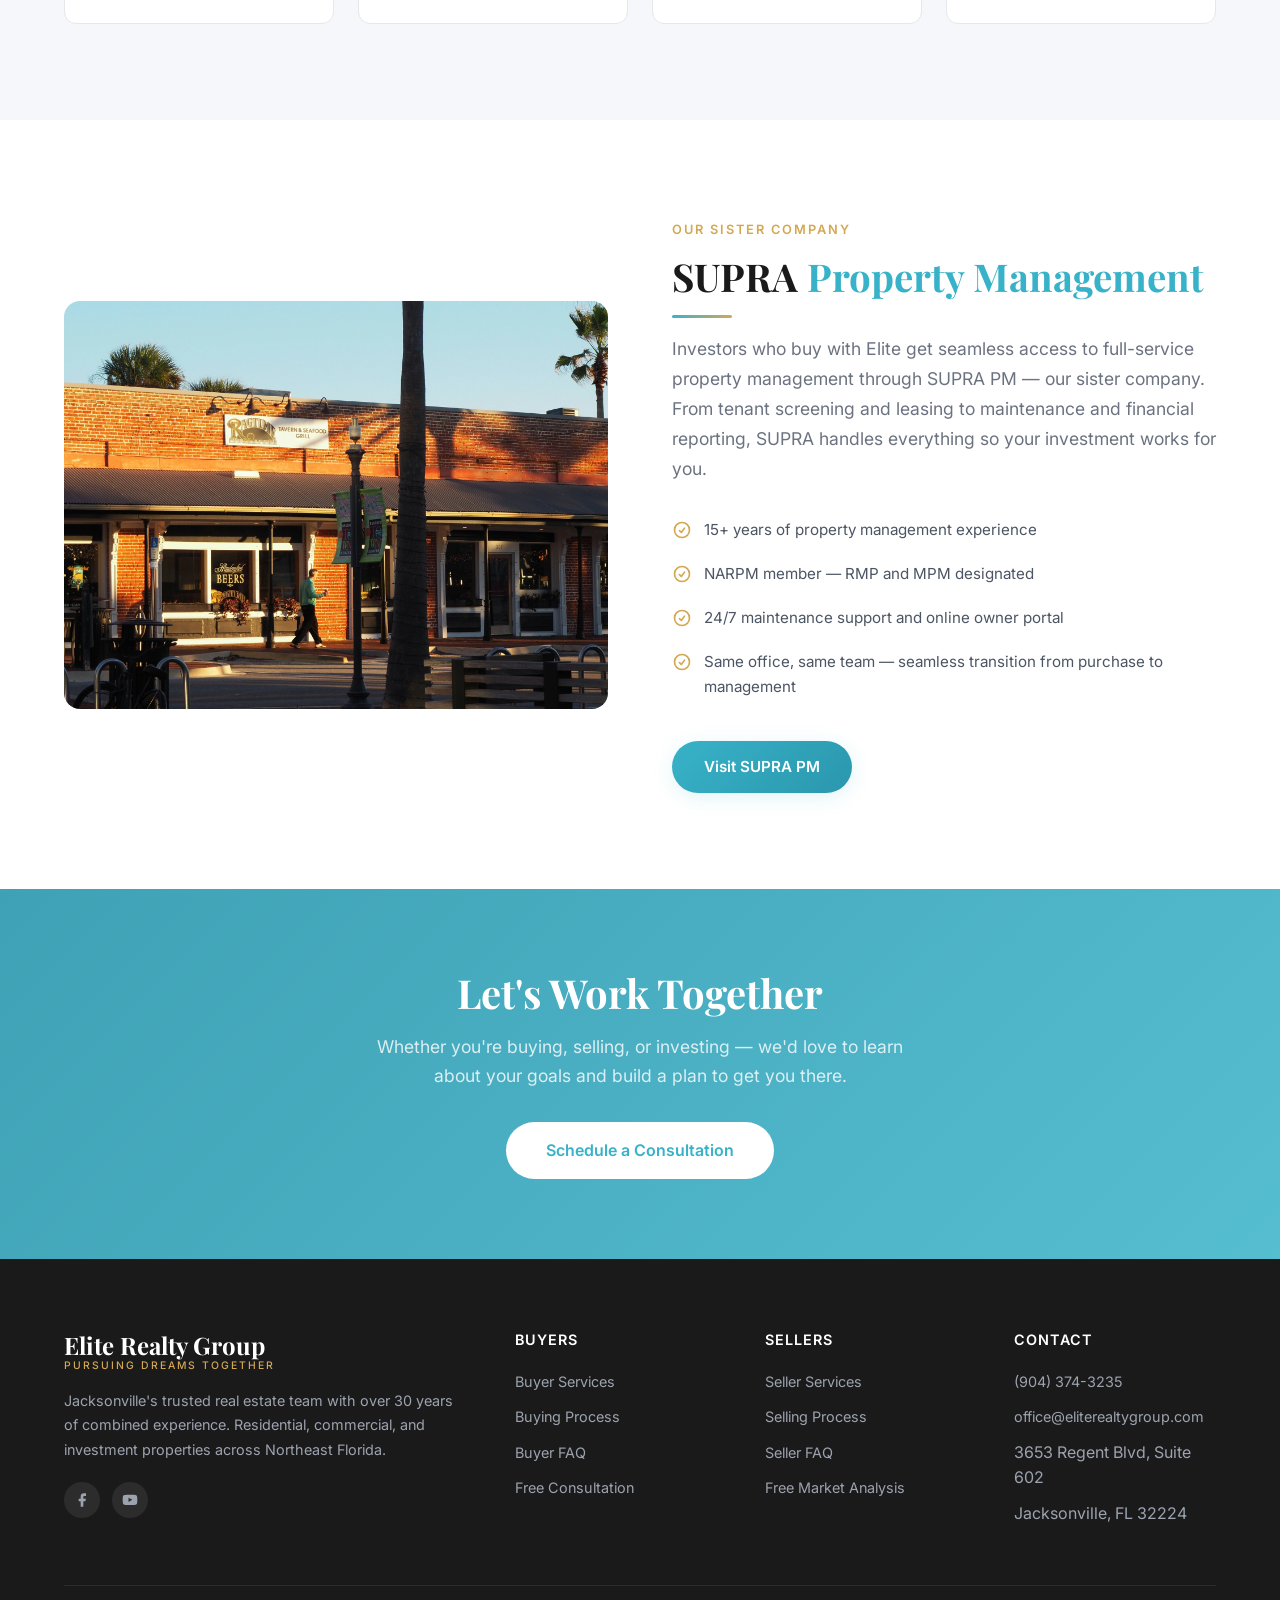
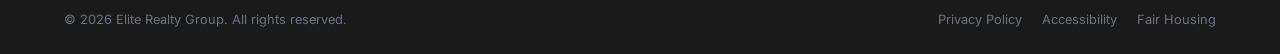
==== commit a656d5fd: "Visual upgrade: add real logo, team photos, image strip, lighter hero - Add client's actual logo (fr" ====
--- a/about.html
+++ b/about.html
@@ -27,12 +27,7 @@
     </div>
     <div class="header-main">
         <div class="container">
-            <a href="index.html" class="logo">
-                <div class="logo-text">
-                    Elite Realty Group
-                    <small>Pursuing Dreams Together</small>
-                </div>
-            </a>
+            <a href="index.html" class="logo"><img src="images/logo.png" alt="Elite Realty Group" class="logo-dark"></a>
             <nav class="nav">
                 <a href="index.html">Home</a>
                 <a href="buyers.html">Buyers</a>
--- a/css/styles.css
+++ b/css/styles.css
@@ -370,6 +370,11 @@
     width: auto;
 }
 
+.logo img.logo-dark {
+    filter: brightness(0) saturate(100%) invert(59%) sepia(52%) saturate(468%) hue-rotate(147deg) brightness(93%) contrast(89%);
+    /* Recolors white logo to teal for light backgrounds */
+}
+
 .logo-text {
     font-family: 'Playfair Display', Georgia, serif;
     font-size: 1.35rem;
@@ -463,7 +468,7 @@
     content: '';
     position: absolute;
     inset: 0;
-    background: linear-gradient(135deg, rgba(12,46,58,0.88) 0%, rgba(26,68,80,0.82) 50%, rgba(22,61,74,0.85) 100%);
+    background: linear-gradient(135deg, rgba(12,46,58,0.78) 0%, rgba(26,68,80,0.65) 50%, rgba(22,61,74,0.7) 100%);
     pointer-events: none;
 }
 
@@ -1244,11 +1249,74 @@
     line-height: 1.7;
 }
 
+/* --- Team Grid --- */
+.team-grid {
+    display: grid;
+    grid-template-columns: repeat(5, 1fr);
+    gap: 24px;
+    margin-top: 48px;
+}
+
+.team-card {
+    text-align: center;
+    transition: transform var(--transition-base);
+}
+
+.team-card:hover {
+    transform: translateY(-4px);
+}
+
+.team-photo {
+    width: 120px;
+    height: 120px;
+    border-radius: 50%;
+    object-fit: cover;
+    margin: 0 auto 16px;
+    border: 3px solid var(--color-gray-200);
+    transition: border-color var(--transition-base);
+}
+
+.team-card:hover .team-photo {
+    border-color: var(--color-accent);
+}
+
+.team-card h4 {
+    font-family: 'Inter', sans-serif;
+    font-size: 0.95rem;
+    font-weight: 600;
+    margin-bottom: 4px;
+}
+
+.team-card p {
+    color: var(--color-gray-500);
+    font-size: 0.8rem;
+}
+
+/* --- Featured Image Strip --- */
+.image-strip {
+    display: grid;
+    grid-template-columns: repeat(3, 1fr);
+    gap: 0;
+    overflow: hidden;
+}
+
+.image-strip img {
+    width: 100%;
+    height: 280px;
+    object-fit: cover;
+    transition: transform var(--transition-slow);
+}
+
+.image-strip img:hover {
+    transform: scale(1.03);
+}
+
 /* --- Responsive --- */
 @media (max-width: 1024px) {
     .hero h1 { font-size: 2.8rem; }
     .hero-stats { gap: 32px; }
     .grid-4, .process-grid { grid-template-columns: repeat(2, 1fr); }
+    .team-grid { grid-template-columns: repeat(3, 1fr); }
     .footer-grid { grid-template-columns: repeat(2, 1fr); }
 }
 
@@ -1300,6 +1368,11 @@
         grid-template-columns: 1fr;
     }
 
+    .team-grid { grid-template-columns: repeat(2, 1fr); gap: 16px; }
+    .team-photo { width: 90px; height: 90px; }
+    .image-strip { grid-template-columns: 1fr; }
+    .image-strip img { height: 200px; }
+
     .about-grid { gap: 32px; }
     .footer-grid { grid-template-columns: 1fr; gap: 32px; }
     .footer-bottom { flex-direction: column; gap: 12px; text-align: center; }
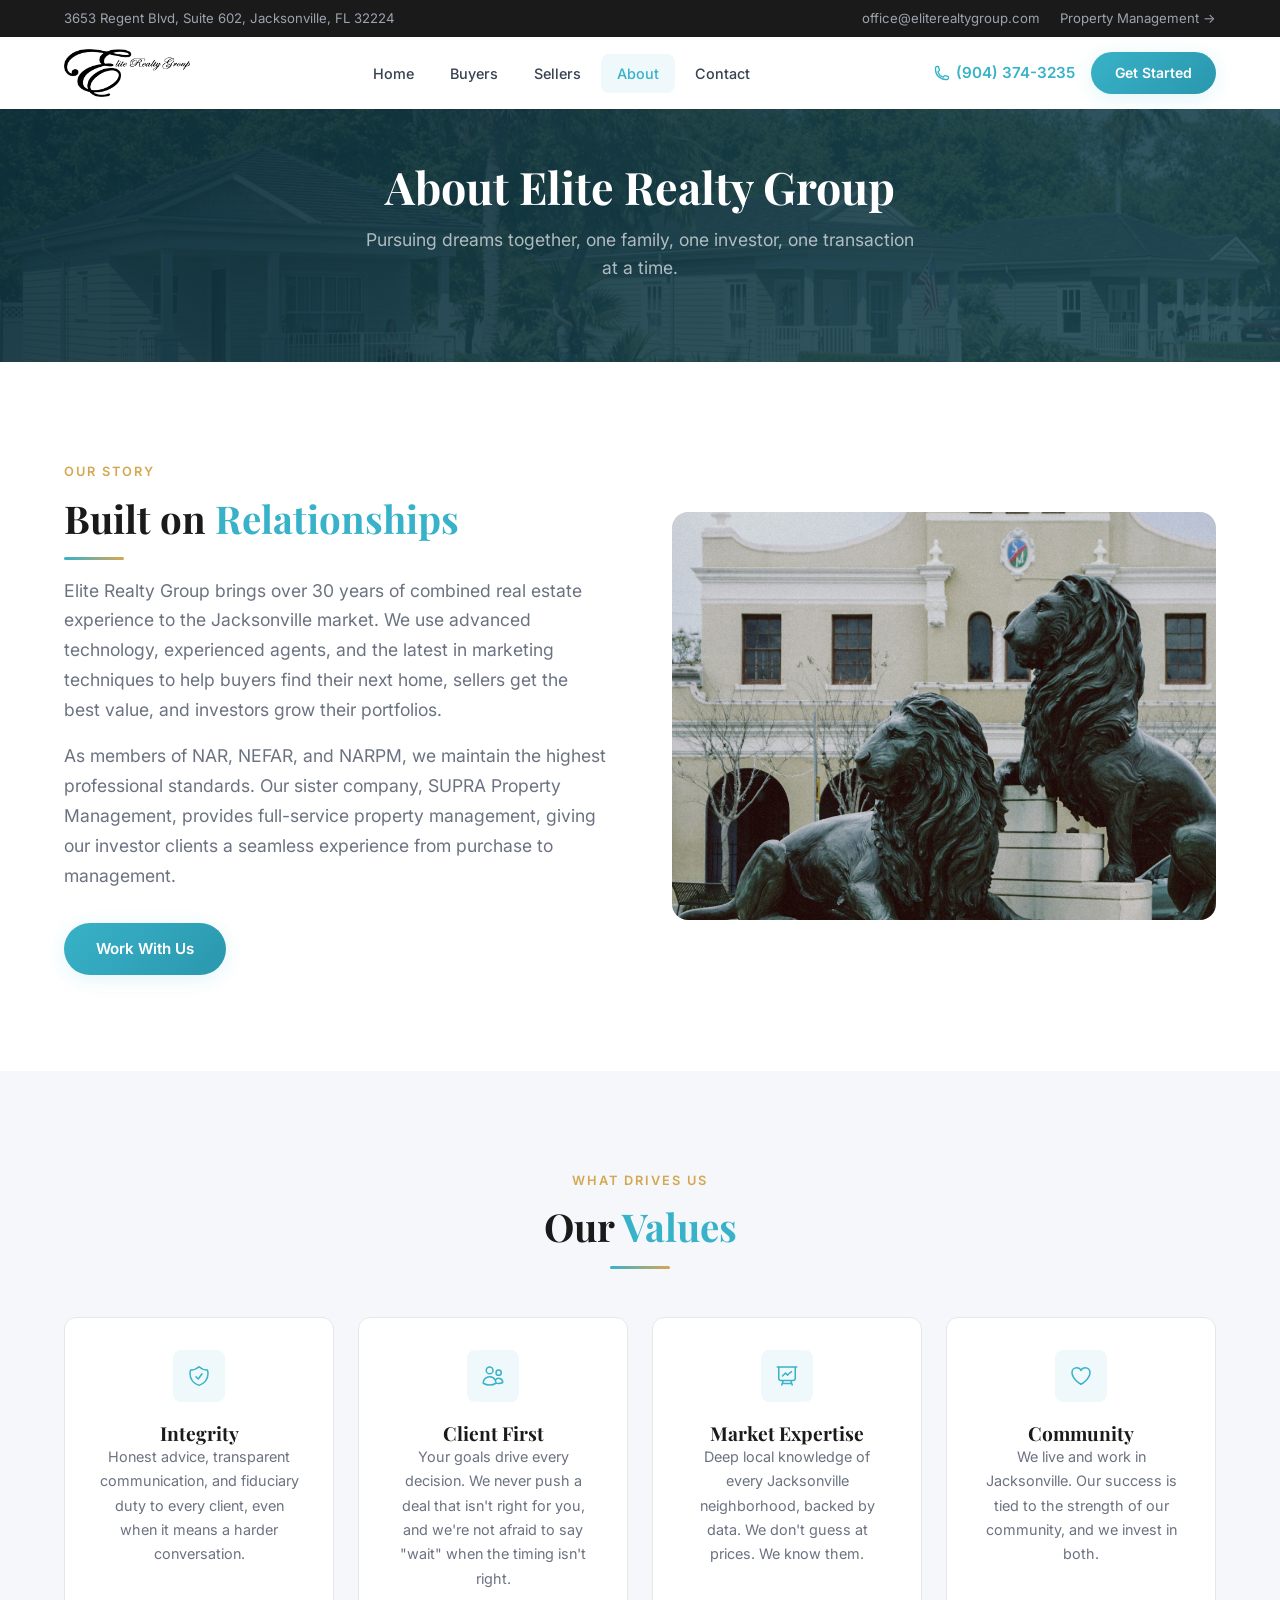
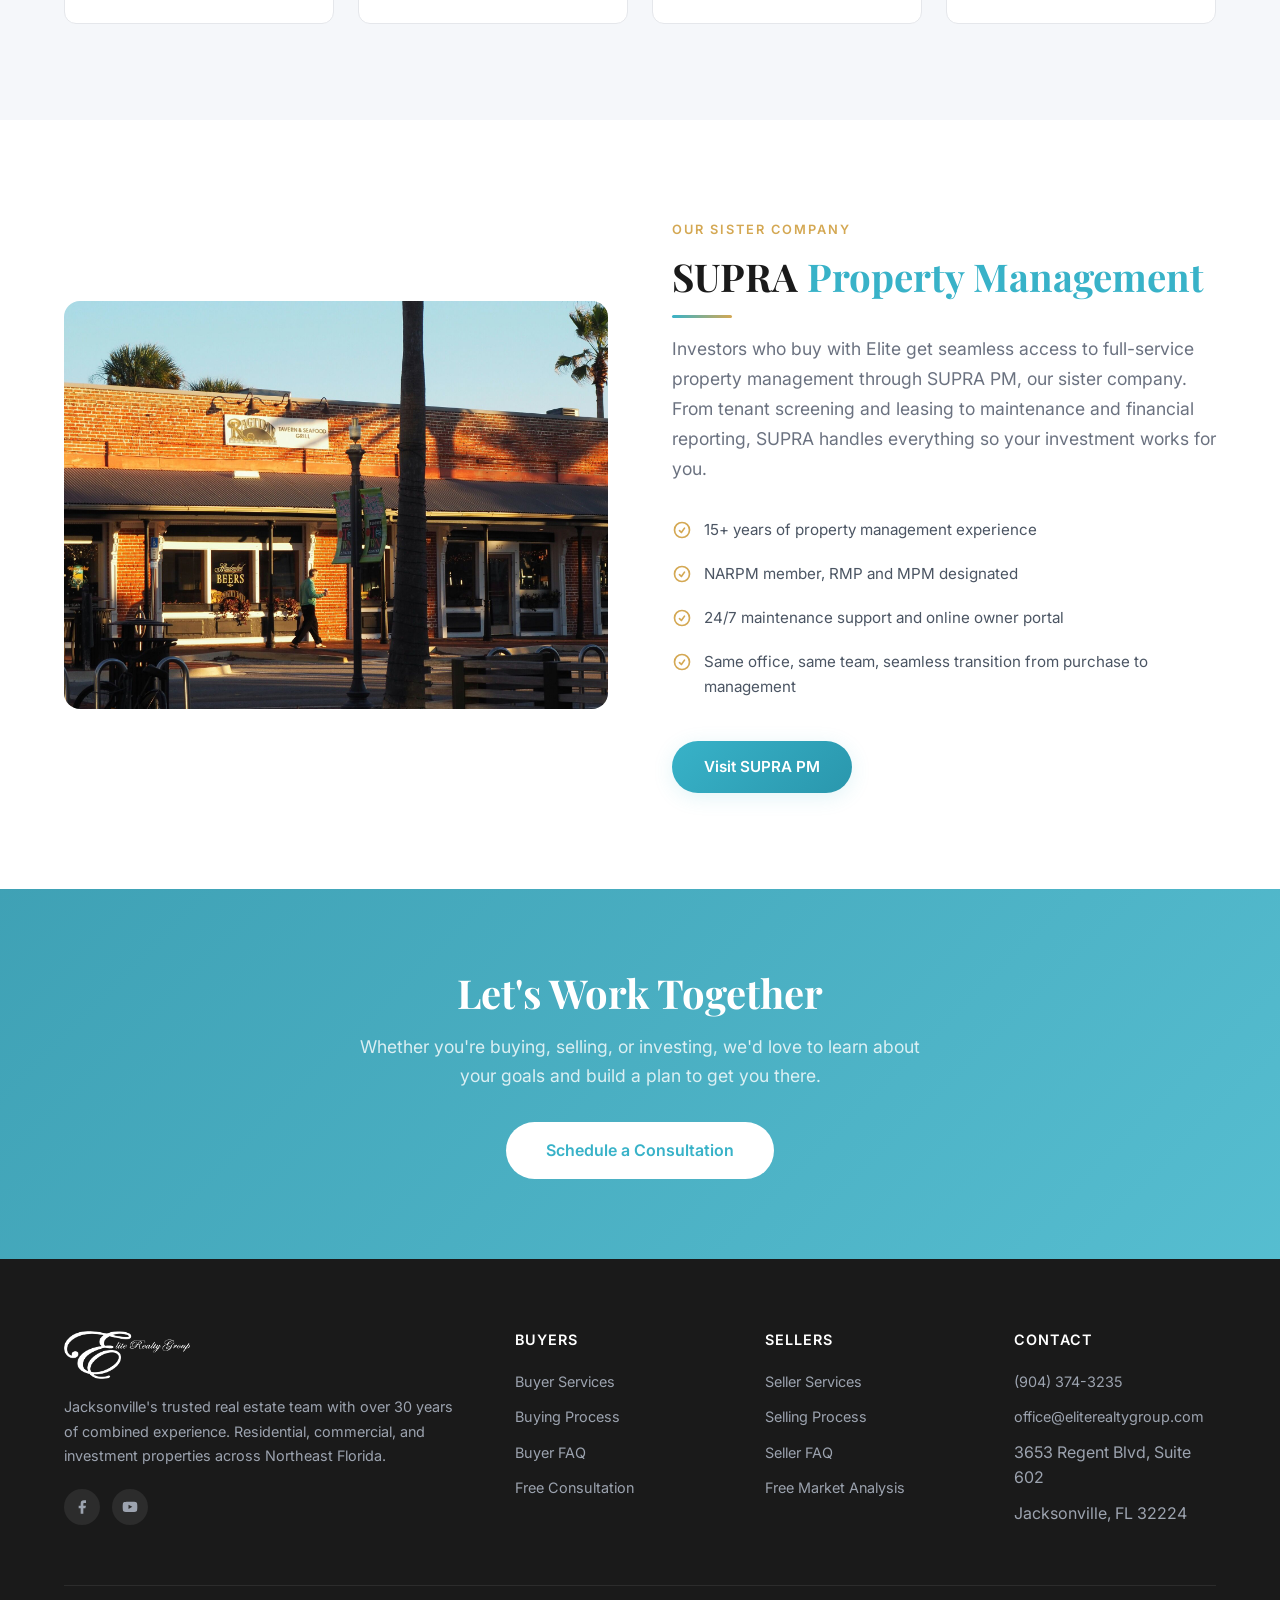
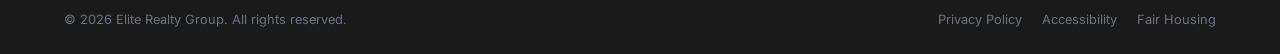
==== commit 9709d907: "Remove all em dashes, add white logo to footer on all pages - Replace em dashes with context-appropr" ====
--- a/about.html
+++ b/about.html
@@ -4,7 +4,7 @@
     <meta charset="UTF-8">
     <meta name="viewport" content="width=device-width, initial-scale=1.0">
     <title>About Us | Elite Realty Group | Jacksonville FL</title>
-    <meta name="description" content="Learn about Elite Realty Group — Jacksonville's trusted real estate team with over 30 years of combined experience in residential, commercial, and investment real estate.">
+    <meta name="description" content="Learn about Elite Realty Group: Jacksonville's trusted real estate team with over 30 years of combined experience in residential, commercial, and investment real estate.">
     <link rel="preconnect" href="https://fonts.googleapis.com">
     <link rel="preconnect" href="https://fonts.gstatic.com" crossorigin>
     <link href="https://fonts.googleapis.com/css2?family=Inter:wght@300;400;500;600;700&family=Playfair+Display:wght@400;600;700&display=swap" rel="stylesheet">
@@ -53,7 +53,7 @@
 <section class="page-hero">
     <div class="container">
         <h1>About Elite Realty Group</h1>
-        <p>Pursuing dreams together — one family, one investor, one transaction at a time.</p>
+        <p>Pursuing dreams together, one family, one investor, one transaction at a time.</p>
     </div>
 </section>
 
@@ -65,7 +65,7 @@
                 <span class="section-label">Our Story</span>
                 <h2 class="section-title">Built on <span>Relationships</span></h2>
                 <p class="section-subtitle">Elite Realty Group brings over 30 years of combined real estate experience to the Jacksonville market. We use advanced technology, experienced agents, and the latest in marketing techniques to help buyers find their next home, sellers get the best value, and investors grow their portfolios.</p>
-                <p class="section-subtitle" style="margin-top: 16px;">As members of NAR, NEFAR, and NARPM, we maintain the highest professional standards. Our sister company, SUPRA Property Management, provides full-service property management — giving our investor clients a seamless experience from purchase to management.</p>
+                <p class="section-subtitle" style="margin-top: 16px;">As members of NAR, NEFAR, and NARPM, we maintain the highest professional standards. Our sister company, SUPRA Property Management, provides full-service property management, giving our investor clients a seamless experience from purchase to management.</p>
                 <div style="margin-top: 32px;">
                     <a href="contact.html" class="btn btn-primary">Work With Us</a>
                 </div>
@@ -88,7 +88,7 @@
                     <svg xmlns="http://www.w3.org/2000/svg" fill="none" viewBox="0 0 24 24" stroke-width="1.5" stroke="currentColor"><path stroke-linecap="round" stroke-linejoin="round" d="M9 12.75L11.25 15 15 9.75m-3-7.036A11.959 11.959 0 013.598 6 11.99 11.99 0 003 9.749c0 5.592 3.824 10.29 9 11.623 5.176-1.332 9-6.03 9-11.622 0-1.31-.21-2.571-.598-3.751h-.152c-3.196 0-6.1-1.248-8.25-3.285z"/></svg>
                 </div>
                 <h4>Integrity</h4>
-                <p style="color: var(--color-gray-500); font-size: 0.9rem;">Honest advice, transparent communication, and fiduciary duty to every client — even when it means a harder conversation.</p>
+                <p style="color: var(--color-gray-500); font-size: 0.9rem;">Honest advice, transparent communication, and fiduciary duty to every client, even when it means a harder conversation.</p>
             </div>
             <div class="card text-center reveal">
                 <div class="card-icon" style="margin: 0 auto 20px;">
@@ -102,7 +102,7 @@
                     <svg xmlns="http://www.w3.org/2000/svg" fill="none" viewBox="0 0 24 24" stroke-width="1.5" stroke="currentColor"><path stroke-linecap="round" stroke-linejoin="round" d="M3.75 3v11.25A2.25 2.25 0 006 16.5h2.25M3.75 3h-1.5m1.5 0h16.5m0 0h1.5m-1.5 0v11.25A2.25 2.25 0 0118 16.5h-2.25m-7.5 0h7.5m-7.5 0l-1 3m8.5-3l1 3m0 0l.5 1.5m-.5-1.5h-9.5m0 0l-.5 1.5m.75-9l3-3 2.148 2.148A12.061 12.061 0 0116.5 7.605"/></svg>
                 </div>
                 <h4>Market Expertise</h4>
-                <p style="color: var(--color-gray-500); font-size: 0.9rem;">Deep local knowledge of every Jacksonville neighborhood, backed by data. We don't guess at prices — we know them.</p>
+                <p style="color: var(--color-gray-500); font-size: 0.9rem;">Deep local knowledge of every Jacksonville neighborhood, backed by data. We don't guess at prices. We know them.</p>
             </div>
             <div class="card text-center reveal">
                 <div class="card-icon" style="margin: 0 auto 20px;">
@@ -123,7 +123,7 @@
             <div class="about-content reveal">
                 <span class="section-label">Our Sister Company</span>
                 <h2 class="section-title">SUPRA <span>Property Management</span></h2>
-                <p class="section-subtitle">Investors who buy with Elite get seamless access to full-service property management through SUPRA PM — our sister company. From tenant screening and leasing to maintenance and financial reporting, SUPRA handles everything so your investment works for you.</p>
+                <p class="section-subtitle">Investors who buy with Elite get seamless access to full-service property management through SUPRA PM, our sister company. From tenant screening and leasing to maintenance and financial reporting, SUPRA handles everything so your investment works for you.</p>
                 <ul class="about-list">
                     <li>
                         <svg xmlns="http://www.w3.org/2000/svg" fill="none" viewBox="0 0 24 24" stroke-width="2" stroke="currentColor"><path stroke-linecap="round" stroke-linejoin="round" d="M9 12.75L11.25 15 15 9.75M21 12a9 9 0 11-18 0 9 9 0 0118 0z"/></svg>
@@ -131,7 +131,7 @@
                     </li>
                     <li>
                         <svg xmlns="http://www.w3.org/2000/svg" fill="none" viewBox="0 0 24 24" stroke-width="2" stroke="currentColor"><path stroke-linecap="round" stroke-linejoin="round" d="M9 12.75L11.25 15 15 9.75M21 12a9 9 0 11-18 0 9 9 0 0118 0z"/></svg>
-                        NARPM member — RMP and MPM designated
+                        NARPM member, RMP and MPM designated
                     </li>
                     <li>
                         <svg xmlns="http://www.w3.org/2000/svg" fill="none" viewBox="0 0 24 24" stroke-width="2" stroke="currentColor"><path stroke-linecap="round" stroke-linejoin="round" d="M9 12.75L11.25 15 15 9.75M21 12a9 9 0 11-18 0 9 9 0 0118 0z"/></svg>
@@ -139,7 +139,7 @@
                     </li>
                     <li>
                         <svg xmlns="http://www.w3.org/2000/svg" fill="none" viewBox="0 0 24 24" stroke-width="2" stroke="currentColor"><path stroke-linecap="round" stroke-linejoin="round" d="M9 12.75L11.25 15 15 9.75M21 12a9 9 0 11-18 0 9 9 0 0118 0z"/></svg>
-                        Same office, same team — seamless transition from purchase to management
+                        Same office, same team, seamless transition from purchase to management
                     </li>
                 </ul>
                 <div style="margin-top: 32px;">
@@ -154,7 +154,7 @@
 <section class="cta-banner">
     <div class="container">
         <h2>Let's Work Together</h2>
-        <p>Whether you're buying, selling, or investing — we'd love to learn about your goals and build a plan to get you there.</p>
+        <p>Whether you're buying, selling, or investing, we'd love to learn about your goals and build a plan to get you there.</p>
         <a href="contact.html" class="btn btn-white">Schedule a Consultation</a>
     </div>
 </section>
@@ -164,10 +164,7 @@
     <div class="container">
         <div class="footer-grid">
             <div class="footer-brand">
-                <div class="logo-text">
-                    Elite Realty Group
-                    <small>Pursuing Dreams Together</small>
-                </div>
+                <a href="index.html"><img src="images/logo.png" alt="Elite Realty Group" style="height: 48px; margin-bottom: 16px;"></a>
                 <p>Jacksonville's trusted real estate team with over 30 years of combined experience. Residential, commercial, and investment properties across Northeast Florida.</p>
                 <div class="footer-social">
                     <a href="https://www.facebook.com/eliterealtygroupofjax" target="_blank" aria-label="Facebook">
--- a/css/styles.css
+++ b/css/styles.css
@@ -371,8 +371,8 @@
 }
 
 .logo img.logo-dark {
-    filter: brightness(0) saturate(100%) invert(59%) sepia(52%) saturate(468%) hue-rotate(147deg) brightness(93%) contrast(89%);
-    /* Recolors white logo to teal for light backgrounds */
+    filter: brightness(0);
+    /* Recolors white logo to black for light backgrounds */
 }
 
 .logo-text {
@@ -459,7 +459,7 @@
     min-height: 90vh;
     display: flex;
     align-items: center;
-    background: url('../images/hero-skyline.jpg') center/cover no-repeat;
+    background: url('../images/hero-skyline.jpg') left center/cover no-repeat;
     overflow: hidden;
     padding-top: 100px;
 }
@@ -468,7 +468,7 @@
     content: '';
     position: absolute;
     inset: 0;
-    background: linear-gradient(135deg, rgba(12,46,58,0.78) 0%, rgba(26,68,80,0.65) 50%, rgba(22,61,74,0.7) 100%);
+    background: linear-gradient(135deg, rgba(12,46,58,0.7) 0%, rgba(26,68,80,0.5) 50%, rgba(22,61,74,0.55) 100%);
     pointer-events: none;
 }
 
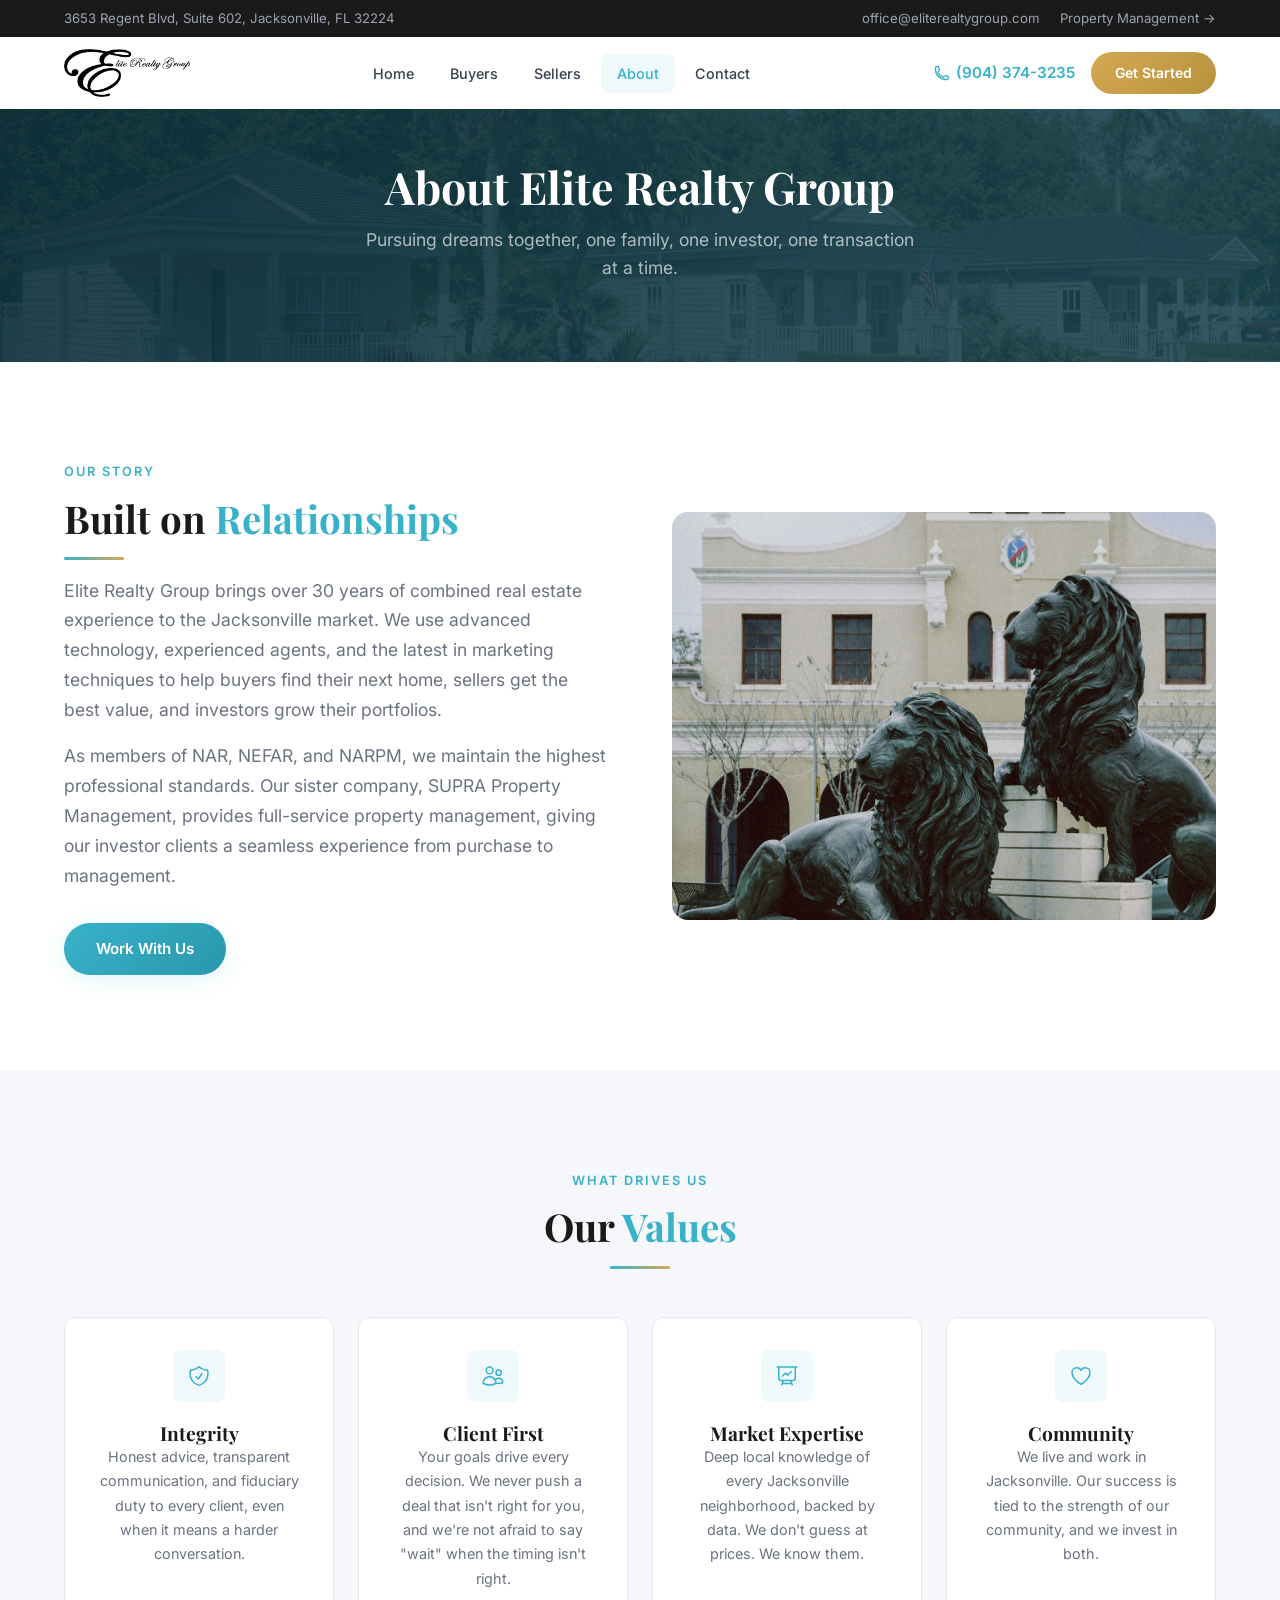
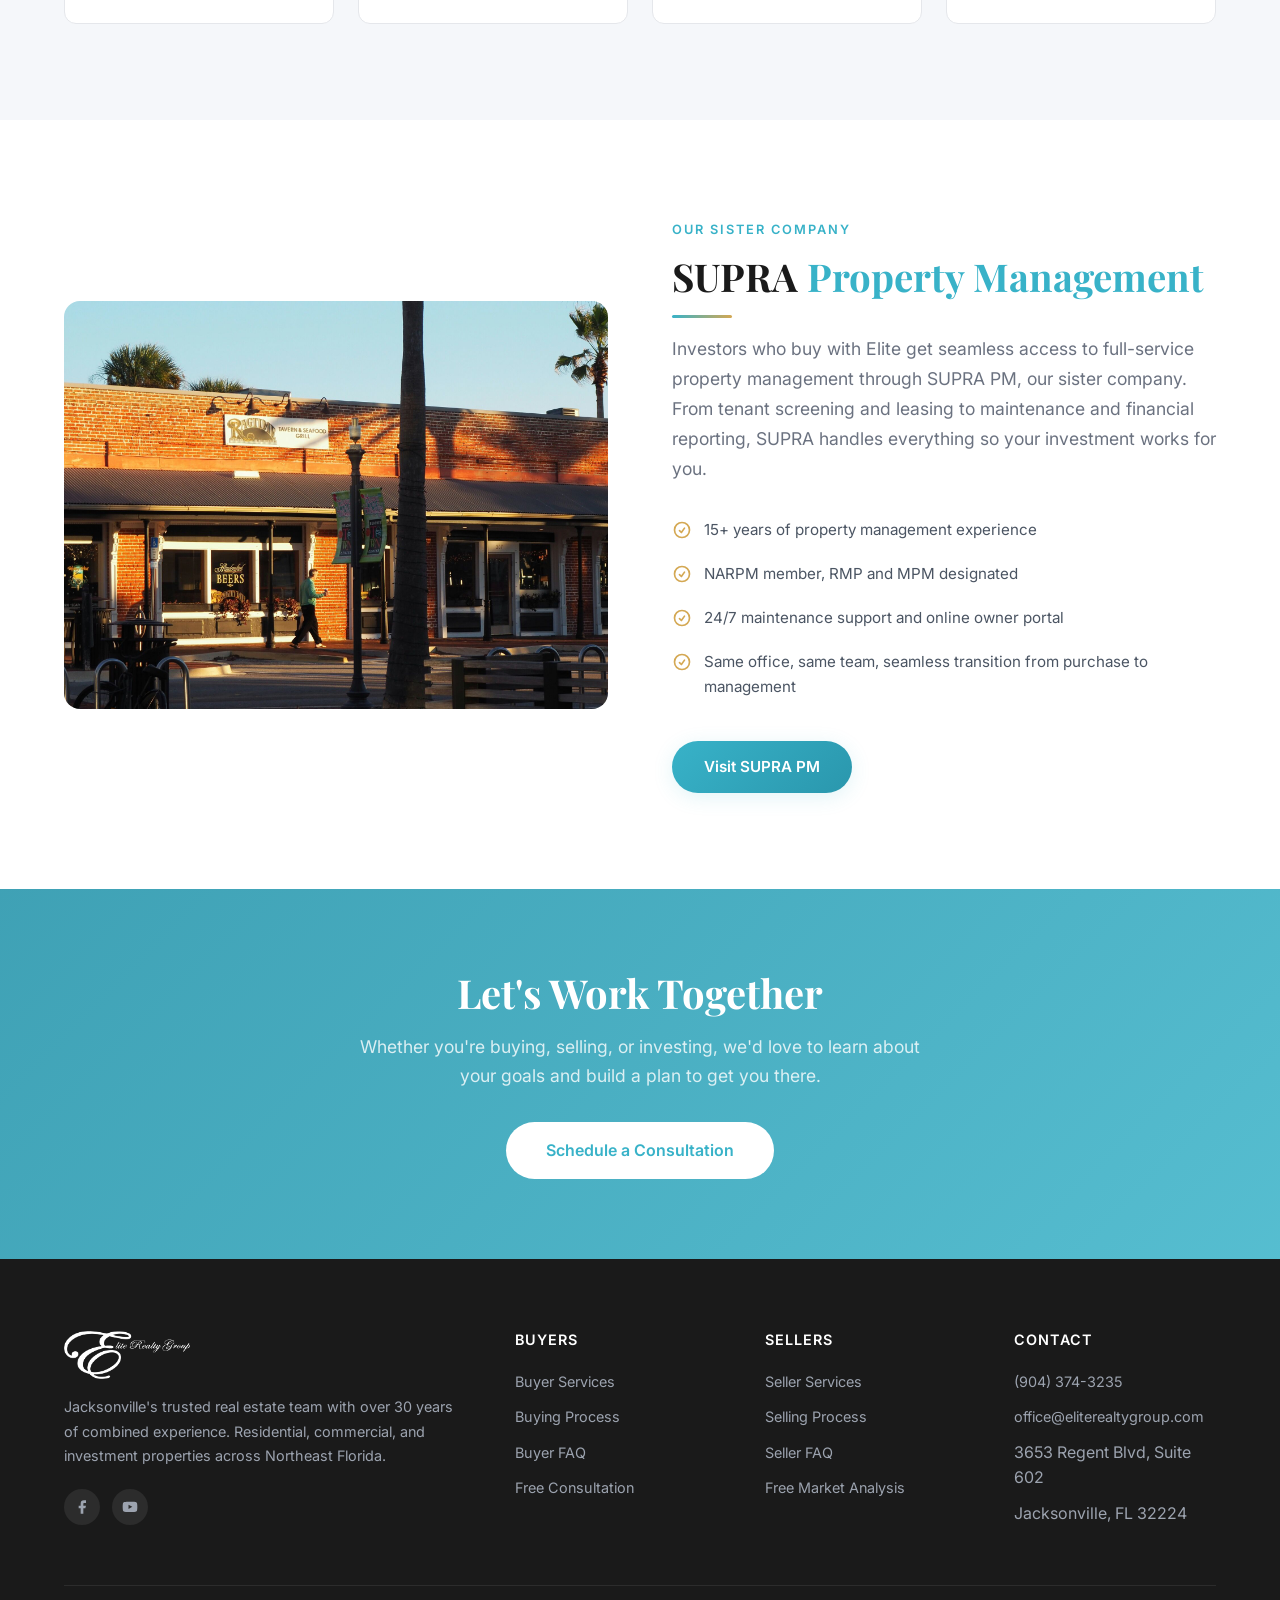
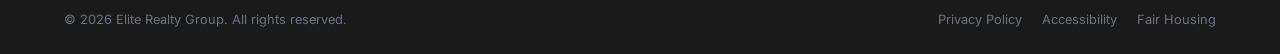
==== commit efe98b31: "Adjust color balance: teal header accents, gold button, neutral hero overlay - Section labels, hero " ====
--- a/about.html
+++ b/about.html
@@ -40,7 +40,7 @@
                     <svg xmlns="http://www.w3.org/2000/svg" fill="none" viewBox="0 0 24 24" stroke-width="2" stroke="currentColor"><path stroke-linecap="round" stroke-linejoin="round" d="M2.25 6.75c0 8.284 6.716 15 15 15h2.25a2.25 2.25 0 002.25-2.25v-1.372c0-.516-.351-.966-.852-1.091l-4.423-1.106c-.44-.11-.902.055-1.173.417l-.97 1.293c-.282.376-.769.542-1.21.38a12.035 12.035 0 01-7.143-7.143c-.162-.441.004-.928.38-1.21l1.293-.97c.363-.271.527-.734.417-1.173L6.963 3.102a1.125 1.125 0 00-1.091-.852H4.5A2.25 2.25 0 002.25 4.5v2.25z"/></svg>
                     (904) 374-3235
                 </a>
-                <a href="contact.html" class="btn btn-primary btn-sm">Get Started</a>
+                <a href="contact.html" class="btn btn-gold btn-sm">Get Started</a>
             </div>
             <button class="nav-toggle" aria-label="Toggle navigation">
                 <span></span><span></span><span></span>
--- a/css/styles.css
+++ b/css/styles.css
@@ -117,7 +117,7 @@
     font-weight: 600;
     letter-spacing: 2px;
     text-transform: uppercase;
-    color: var(--color-gold);
+    color: var(--color-accent);
     margin-bottom: 0.75rem;
 }
 
@@ -468,7 +468,7 @@
     content: '';
     position: absolute;
     inset: 0;
-    background: linear-gradient(135deg, rgba(12,46,58,0.7) 0%, rgba(26,68,80,0.5) 50%, rgba(22,61,74,0.55) 100%);
+    background: linear-gradient(135deg, rgba(20,20,20,0.65) 0%, rgba(30,30,30,0.45) 50%, rgba(25,25,25,0.5) 100%);
     pointer-events: none;
 }
 
@@ -485,9 +485,9 @@
     display: inline-flex;
     align-items: center;
     gap: 8px;
-    background: rgba(212,168,83,0.15);
-    border: 1px solid rgba(212,168,83,0.3);
-    color: var(--color-gold);
+    background: rgba(56,178,200,0.15);
+    border: 1px solid rgba(56,178,200,0.3);
+    color: var(--color-accent);
     padding: 8px 16px;
     border-radius: var(--radius-full);
     font-size: 0.8rem;
@@ -553,7 +553,7 @@
 /* --- Credential Bar --- */
 .credential-bar {
     background: var(--color-dark);
-    border-top: 1px solid rgba(212,168,83,0.2);
+    border-top: 1px solid rgba(56,178,200,0.2);
     padding: 24px 0;
 }
 
@@ -577,7 +577,7 @@
 .credential-item svg {
     width: 20px;
     height: 20px;
-    color: var(--color-gold);
+    color: var(--color-accent);
     flex-shrink: 0;
 }
 
@@ -1252,8 +1252,8 @@
 /* --- Team Grid --- */
 .team-grid {
     display: grid;
-    grid-template-columns: repeat(5, 1fr);
-    gap: 24px;
+    grid-template-columns: repeat(4, 1fr);
+    gap: 32px;
     margin-top: 48px;
 }
 
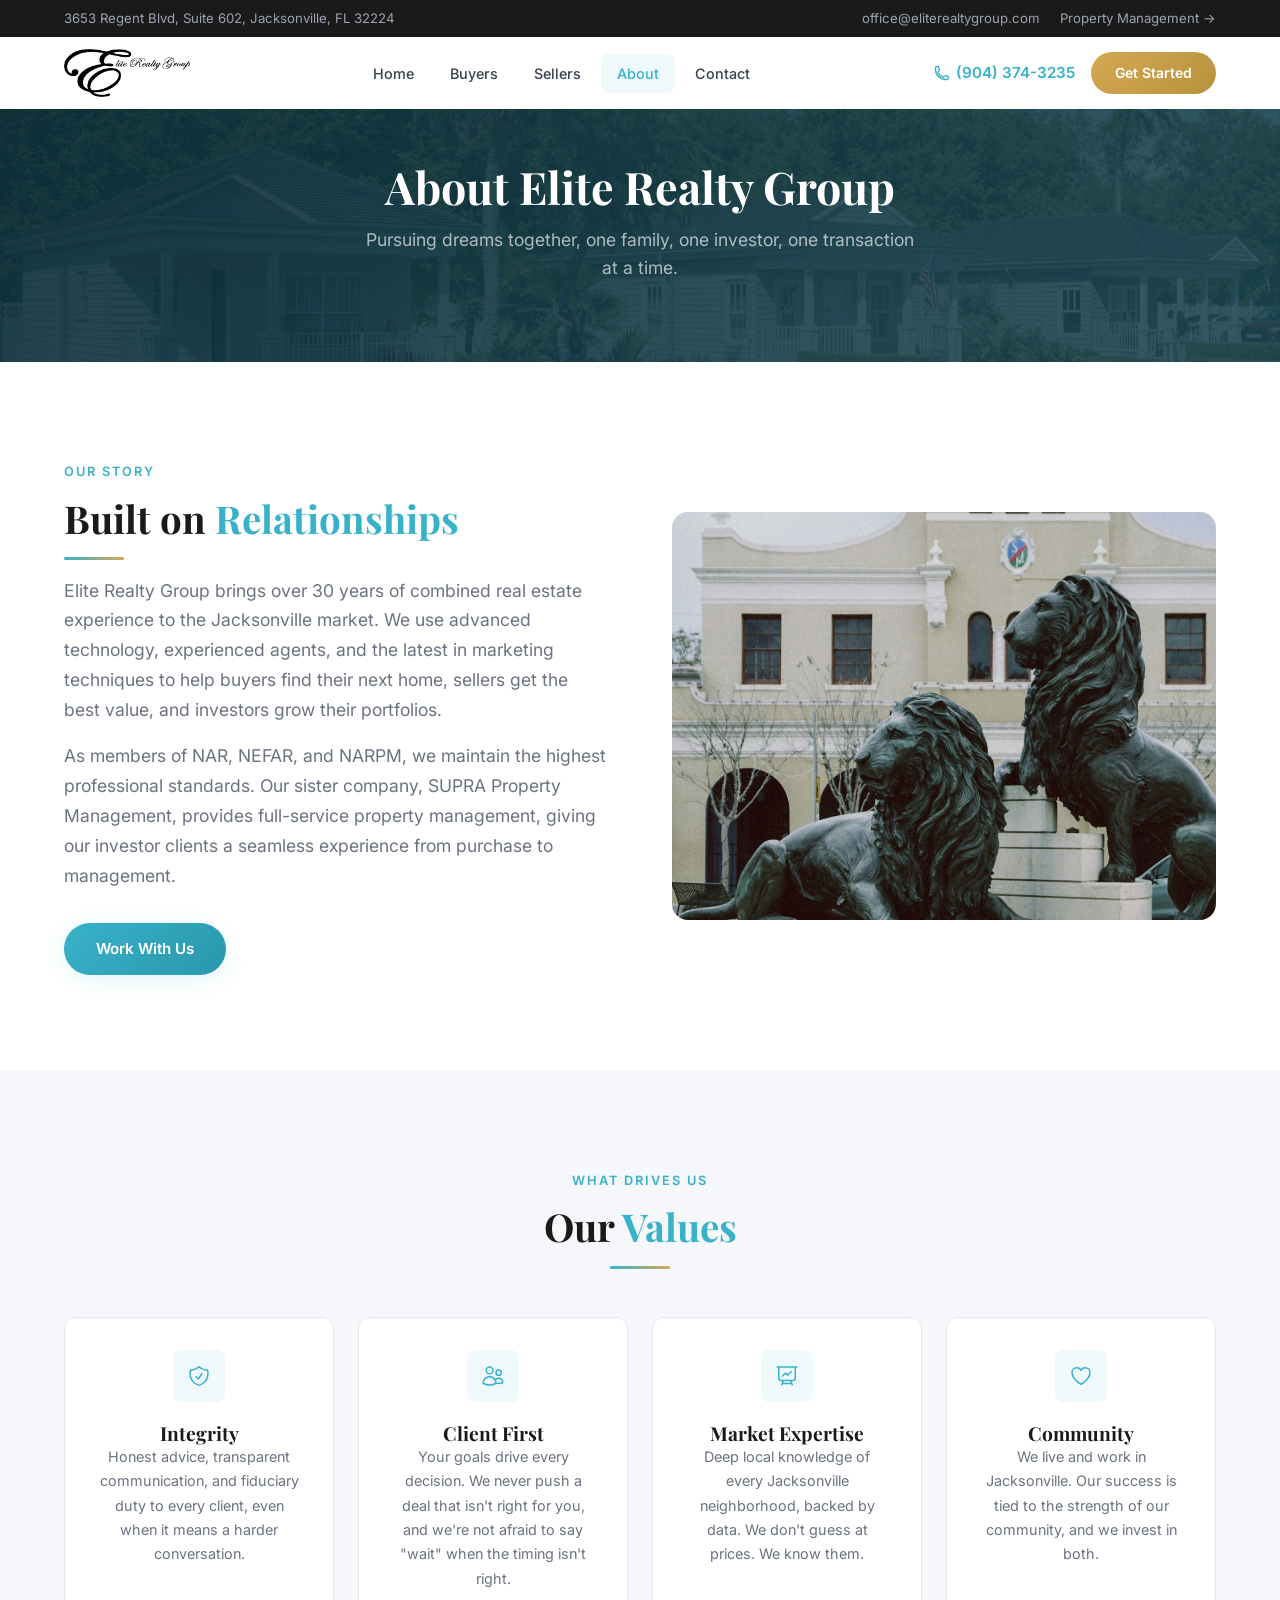
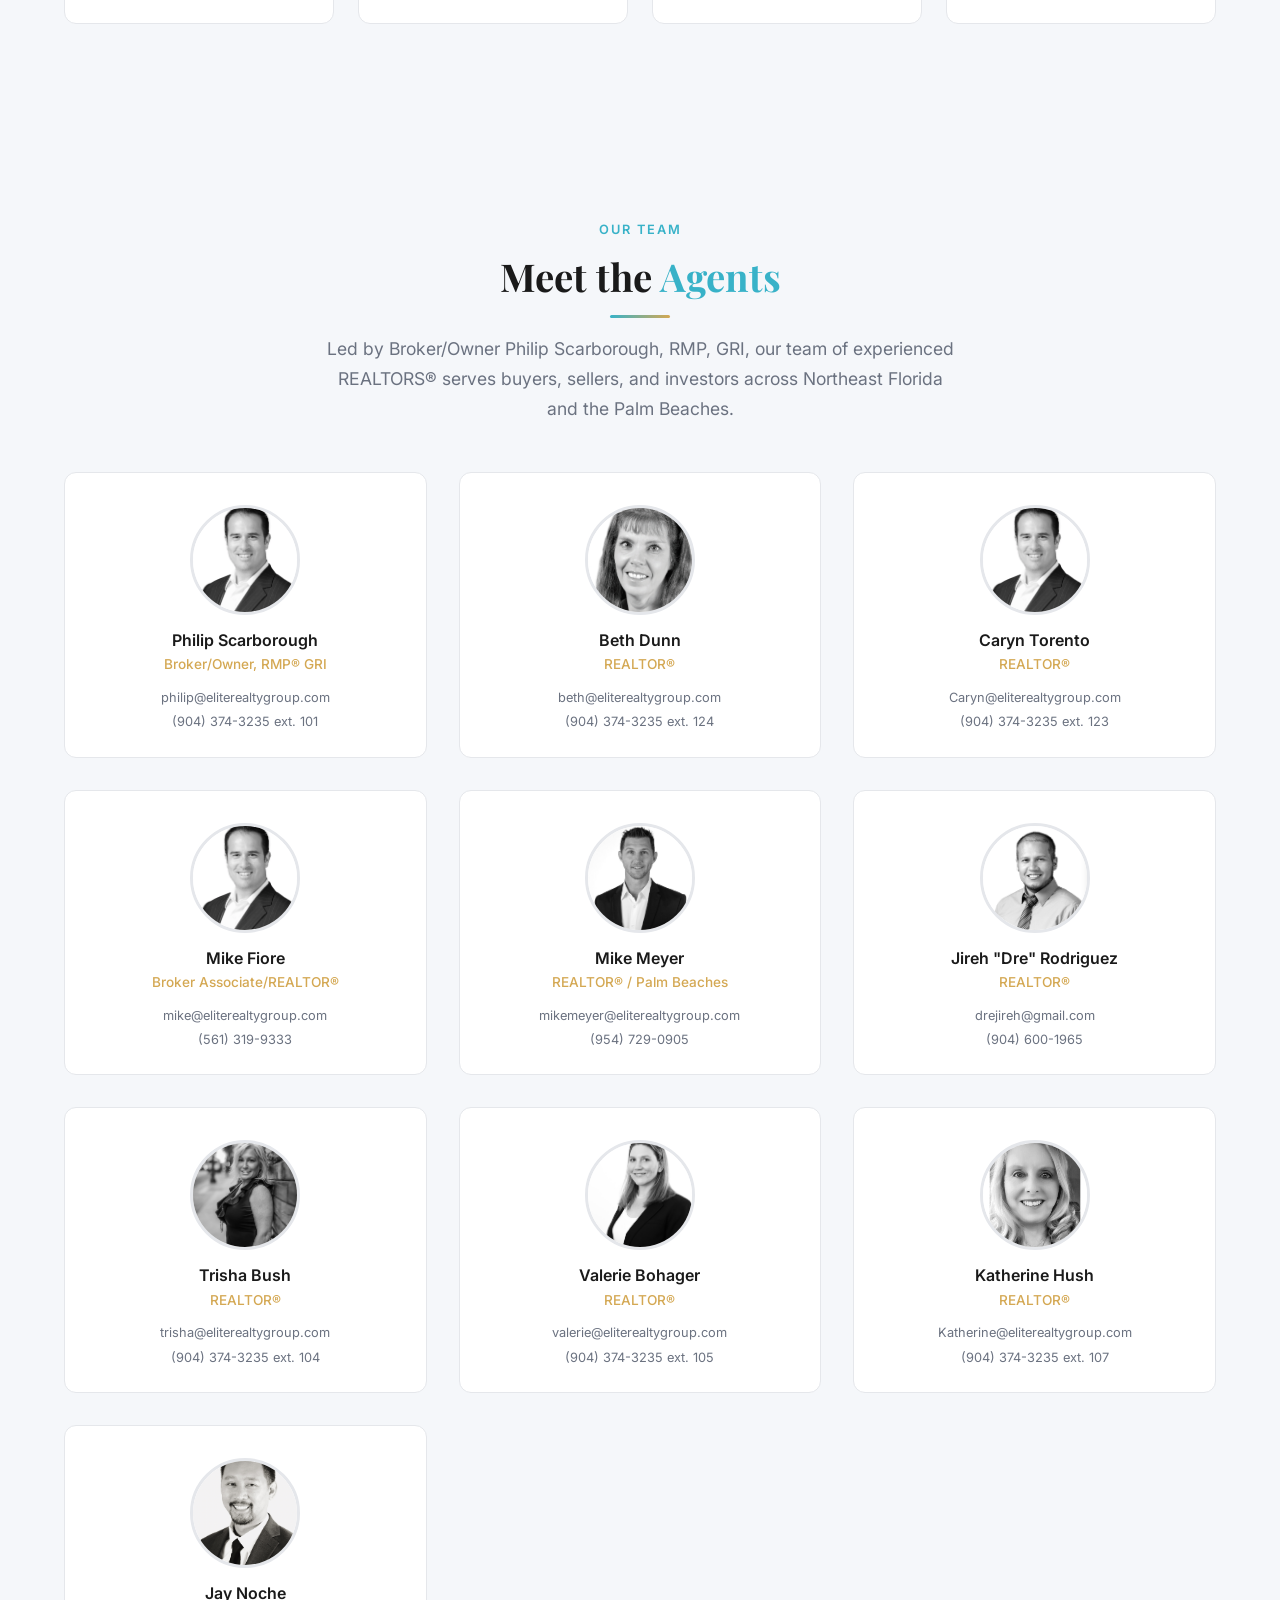
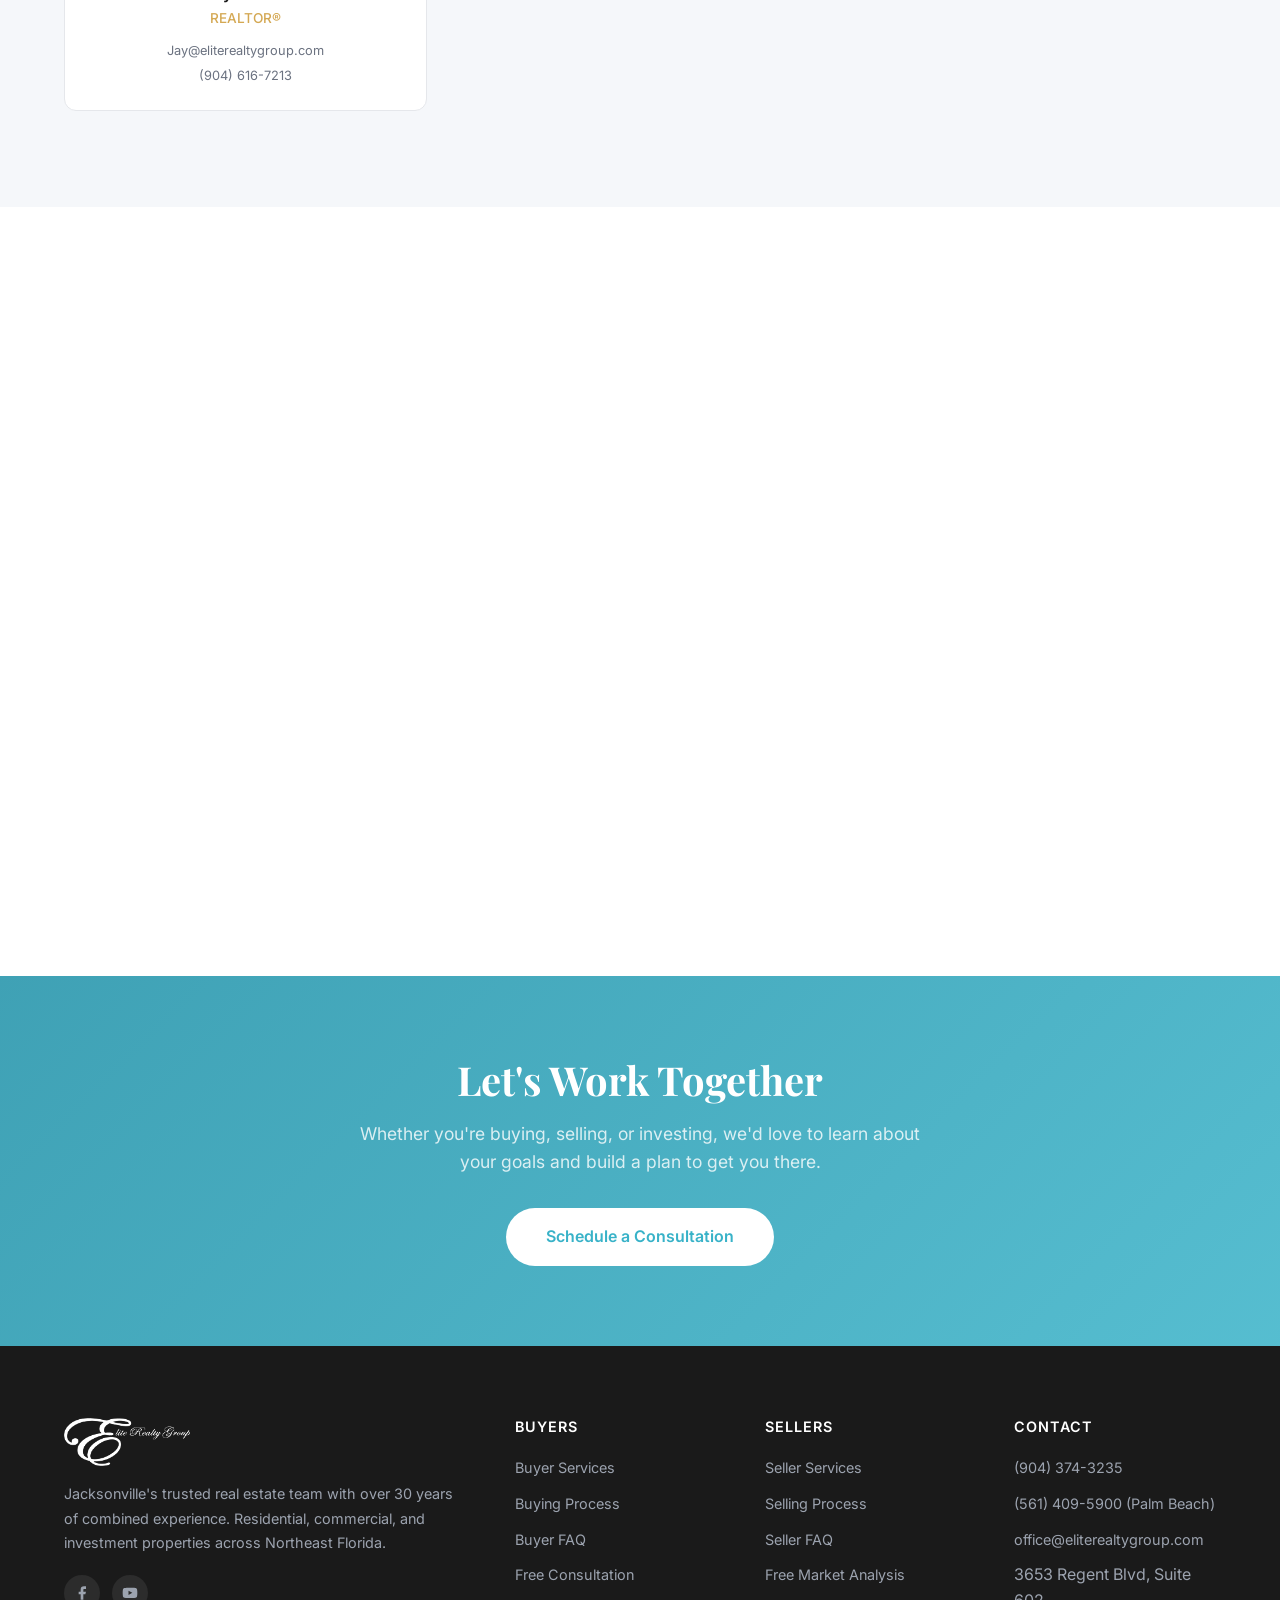
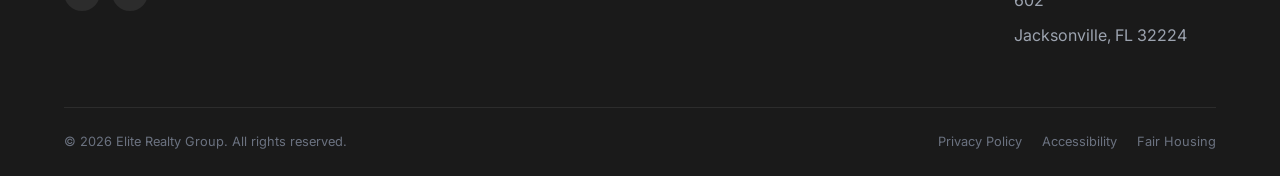
==== commit 8195f1ff: "Add missing pages, team bios, analytics, and Palm Beach office info Closes gap between existing elit" ====
--- a/about.html
+++ b/about.html
@@ -9,6 +9,11 @@
     <link rel="preconnect" href="https://fonts.gstatic.com" crossorigin>
     <link href="https://fonts.googleapis.com/css2?family=Inter:wght@300;400;500;600;700&family=Playfair+Display:wght@400;600;700&display=swap" rel="stylesheet">
     <link rel="stylesheet" href="css/styles.css">
+    <!-- Google tag (gtag.js) -->
+    <script async src="https://www.googletagmanager.com/gtag/js?id=UA-117538098-1"></script>
+    <script>window.dataLayer=window.dataLayer||[];function gtag(){dataLayer.push(arguments);}gtag('js',new Date());gtag('config','UA-117538098-1');</script>
+    <!-- Google Tag Manager -->
+    <script>(function(w,d,s,l,i){w[l]=w[l]||[];w[l].push({'gtm.start':new Date().getTime(),event:'gtm.js'});var f=d.getElementsByTagName(s)[0],j=d.createElement(s),dl=l!='dataLayer'?'&l='+l:'';j.async=true;j.src='https://www.googletagmanager.com/gtm.js?id='+i+dl;f.parentNode.insertBefore(j,f);})(window,document,'script','dataLayer','GTM-KVWMMFK');</script>
 </head>
 <body>
 
@@ -111,6 +116,120 @@
                 <h4>Community</h4>
                 <p style="color: var(--color-gray-500); font-size: 0.9rem;">We live and work in Jacksonville. Our success is tied to the strength of our community, and we invest in both.</p>
             </div>
+        </div>
+    </div>
+</section>
+
+<!-- Meet the Team -->
+<section class="section section-alt" id="team">
+    <div class="container">
+        <div class="text-center reveal">
+            <span class="section-label">Our Team</span>
+            <h2 class="section-title center">Meet the <span>Agents</span></h2>
+            <p class="section-subtitle center">Led by Broker/Owner Philip Scarborough, RMP, GRI, our team of experienced REALTORS&reg; serves buyers, sellers, and investors across Northeast Florida and the Palm Beaches.</p>
+        </div>
+        <div class="team-grid-detailed reveal" style="margin-top: 48px;">
+
+            <div class="team-card-detailed">
+                <img src="images/team/philip.jpg" alt="Philip Scarborough" class="team-photo">
+                <h4>Philip Scarborough</h4>
+                <p class="team-title">Broker/Owner, RMP&reg; GRI</p>
+                <div class="team-contact">
+                    <a href="mailto:philip@eliterealtygroup.com">philip@eliterealtygroup.com</a>
+                    <a href="tel:9043743235">(904) 374-3235 ext. 101</a>
+                </div>
+            </div>
+
+            <div class="team-card-detailed">
+                <img src="images/team/beth.png" alt="Beth Dunn" class="team-photo">
+                <h4>Beth Dunn</h4>
+                <p class="team-title">REALTOR&reg;</p>
+                <div class="team-contact">
+                    <a href="mailto:beth@eliterealtygroup.com">beth@eliterealtygroup.com</a>
+                    <a href="tel:9043743235">(904) 374-3235 ext. 124</a>
+                </div>
+            </div>
+
+            <div class="team-card-detailed">
+                <img src="images/team/caryn.jpg" alt="Caryn Torento" class="team-photo">
+                <h4>Caryn Torento</h4>
+                <p class="team-title">REALTOR&reg;</p>
+                <div class="team-contact">
+                    <a href="mailto:Caryn@eliterealtygroup.com">Caryn@eliterealtygroup.com</a>
+                    <a href="tel:9043743235">(904) 374-3235 ext. 123</a>
+                </div>
+            </div>
+
+            <div class="team-card-detailed">
+                <img src="images/team/mike-fiore.jpg" alt="Mike Fiore" class="team-photo">
+                <h4>Mike Fiore</h4>
+                <p class="team-title">Broker Associate/REALTOR&reg;</p>
+                <div class="team-contact">
+                    <a href="mailto:mike@eliterealtygroup.com">mike@eliterealtygroup.com</a>
+                    <a href="tel:5613199333">(561) 319-9333</a>
+                </div>
+            </div>
+
+            <div class="team-card-detailed">
+                <img src="images/team/mike-meyer.jpeg" alt="Mike Meyer" class="team-photo">
+                <h4>Mike Meyer</h4>
+                <p class="team-title">REALTOR&reg; / Palm Beaches</p>
+                <div class="team-contact">
+                    <a href="mailto:mikemeyer@eliterealtygroup.com">mikemeyer@eliterealtygroup.com</a>
+                    <a href="tel:9547290905">(954) 729-0905</a>
+                </div>
+            </div>
+
+            <div class="team-card-detailed">
+                <img src="images/team/jireh.png" alt="Jireh Rodriguez" class="team-photo">
+                <h4>Jireh "Dre" Rodriguez</h4>
+                <p class="team-title">REALTOR&reg;</p>
+                <div class="team-contact">
+                    <a href="mailto:drejireh@gmail.com">drejireh@gmail.com</a>
+                    <a href="tel:9046001965">(904) 600-1965</a>
+                </div>
+            </div>
+
+            <div class="team-card-detailed">
+                <img src="images/team/trisha.jpg" alt="Trisha Bush" class="team-photo">
+                <h4>Trisha Bush</h4>
+                <p class="team-title">REALTOR&reg;</p>
+                <div class="team-contact">
+                    <a href="mailto:trisha@eliterealtygroup.com">trisha@eliterealtygroup.com</a>
+                    <a href="tel:9043743235">(904) 374-3235 ext. 104</a>
+                </div>
+            </div>
+
+            <div class="team-card-detailed">
+                <img src="images/team/valerie.jpg" alt="Valerie Bohager" class="team-photo">
+                <h4>Valerie Bohager</h4>
+                <p class="team-title">REALTOR&reg;</p>
+                <div class="team-contact">
+                    <a href="mailto:valerie@eliterealtygroup.com">valerie@eliterealtygroup.com</a>
+                    <a href="tel:9043743235">(904) 374-3235 ext. 105</a>
+                </div>
+            </div>
+
+            <div class="team-card-detailed">
+                <img src="images/team/katherine.jpeg" alt="Katherine Hush" class="team-photo">
+                <h4>Katherine Hush</h4>
+                <p class="team-title">REALTOR&reg;</p>
+                <div class="team-contact">
+                    <a href="mailto:Katherine@eliterealtygroup.com">Katherine@eliterealtygroup.com</a>
+                    <a href="tel:9043743235">(904) 374-3235 ext. 107</a>
+                </div>
+            </div>
+
+            <div class="team-card-detailed">
+                <img src="images/team/jay.jpeg" alt="Jay Noche" class="team-photo">
+                <h4>Jay Noche</h4>
+                <p class="team-title">REALTOR&reg;</p>
+                <div class="team-contact">
+                    <a href="mailto:Jay@eliterealtygroup.com">Jay@eliterealtygroup.com</a>
+                    <a href="tel:9046167213">(904) 616-7213</a>
+                </div>
+            </div>
+
         </div>
     </div>
 </section>
@@ -197,6 +316,7 @@
                 <h4>Contact</h4>
                 <ul>
                     <li><a href="tel:9043743235">(904) 374-3235</a></li>
+                    <li><a href="tel:5614095900">(561) 409-5900 (Palm Beach)</a></li>
                     <li><a href="mailto:office@eliterealtygroup.com">office@eliterealtygroup.com</a></li>
                     <li>3653 Regent Blvd, Suite 602</li>
                     <li>Jacksonville, FL 32224</li>
--- a/css/styles.css
+++ b/css/styles.css
@@ -468,7 +468,7 @@
     content: '';
     position: absolute;
     inset: 0;
-    background: linear-gradient(135deg, rgba(20,20,20,0.65) 0%, rgba(30,30,30,0.45) 50%, rgba(25,25,25,0.5) 100%);
+    background: linear-gradient(135deg, rgba(12,46,58,0.7) 0%, rgba(26,68,80,0.5) 50%, rgba(22,61,74,0.55) 100%);
     pointer-events: none;
 }
 
@@ -581,6 +581,80 @@
     flex-shrink: 0;
 }
 
+/* --- Google Reviews --- */
+.google-rating-header { text-align: center; margin: 32px 0 0; }
+.google-rating-badge {
+    display: inline-flex;
+    align-items: center;
+    gap: 14px;
+    background: var(--color-white);
+    border: var(--border-default);
+    border-radius: var(--radius-full);
+    padding: 12px 24px;
+}
+.google-g-icon { flex-shrink: 0; }
+.google-rating-info { text-align: left; }
+.google-rating-top { display: flex; align-items: center; gap: 8px; }
+.google-rating-number { font-family: 'Playfair Display', Georgia, serif; font-size: 28px; font-weight: 700; color: var(--color-black); }
+.google-rating-stars { display: flex; gap: 2px; }
+.google-rating-stars svg { width: 18px; height: 18px; fill: #FBBC05; }
+.google-rating-count { font-size: 12px; color: var(--color-gray-500); margin-top: 2px; display: block; }
+
+.google-review-scroll {
+    overflow-x: auto;
+    -webkit-overflow-scrolling: touch;
+    margin: 0 -20px;
+    padding: 0 20px 16px;
+    scrollbar-width: thin;
+    scrollbar-color: rgba(0,0,0,0.15) transparent;
+}
+.google-review-scroll::-webkit-scrollbar { height: 6px; }
+.google-review-scroll::-webkit-scrollbar-track { background: transparent; }
+.google-review-scroll::-webkit-scrollbar-thumb { background: rgba(0,0,0,0.15); border-radius: 3px; }
+.google-review-track {
+    display: flex;
+    gap: 20px;
+    width: max-content;
+}
+.google-review-track .google-review-card {
+    width: 340px;
+    flex-shrink: 0;
+}
+.google-review-card {
+    background: var(--color-white);
+    border-radius: var(--radius-md);
+    padding: 28px 24px;
+    border: var(--border-default);
+    transition: all var(--transition-base);
+}
+.google-review-card:hover {
+    transform: translateY(-4px);
+    box-shadow: var(--shadow-lg);
+}
+.google-review-top { display: flex; align-items: flex-start; gap: 12px; margin-bottom: 16px; }
+.google-avatar {
+    width: 40px;
+    height: 40px;
+    border-radius: 50%;
+    display: flex;
+    align-items: center;
+    justify-content: center;
+    color: var(--color-white);
+    font-weight: 700;
+    font-size: 16px;
+    flex-shrink: 0;
+}
+.google-reviewer { flex: 1; }
+.google-reviewer-name { display: block; font-size: 14px; font-weight: 600; color: var(--color-black); margin-bottom: 4px; }
+.google-review-meta { display: flex; align-items: center; gap: 8px; }
+.google-review-stars { display: flex; gap: 1px; }
+.google-review-stars svg { width: 14px; height: 14px; fill: #FBBC05; }
+.google-review-text {
+    font-size: 14px;
+    color: var(--color-gray-600);
+    line-height: 1.7;
+}
+
 /* --- Cards --- */
 .card {
     background: var(--color-white);
@@ -1292,6 +1366,71 @@
     font-size: 0.8rem;
 }
 
+/* --- Team Cards (Detailed — About Page) --- */
+.team-grid-detailed {
+    display: grid;
+    grid-template-columns: repeat(3, 1fr);
+    gap: 32px;
+}
+
+.team-card-detailed {
+    text-align: center;
+    background: var(--color-white);
+    border: var(--border-default);
+    border-radius: var(--radius-md);
+    padding: 32px 20px 24px;
+    transition: transform var(--transition-base), box-shadow var(--transition-base);
+}
+
+.team-card-detailed:hover {
+    transform: translateY(-4px);
+    box-shadow: var(--shadow-lg);
+}
+
+.team-card-detailed .team-photo {
+    width: 110px;
+    height: 110px;
+    border-radius: 50%;
+    object-fit: cover;
+    margin: 0 auto 16px;
+    border: 3px solid var(--color-gray-200);
+    transition: border-color var(--transition-base);
+}
+
+.team-card-detailed:hover .team-photo {
+    border-color: var(--color-accent);
+}
+
+.team-card-detailed h4 {
+    font-family: 'Inter', sans-serif;
+    font-size: 1rem;
+    font-weight: 600;
+    margin-bottom: 4px;
+}
+
+.team-title {
+    color: var(--color-gold);
+    font-size: 0.85rem;
+    font-weight: 500;
+    margin-bottom: 12px;
+}
+
+.team-contact {
+    display: flex;
+    flex-direction: column;
+    gap: 4px;
+}
+
+.team-contact a {
+    color: var(--color-gray-500);
+    font-size: 0.8rem;
+    transition: color var(--transition-fast);
+}
+
+.team-contact a:hover {
+    color: var(--color-accent);
+}
+
 /* --- Featured Image Strip --- */
 .image-strip {
     display: grid;
@@ -1317,6 +1456,7 @@
     .hero-stats { gap: 32px; }
     .grid-4, .process-grid { grid-template-columns: repeat(2, 1fr); }
     .team-grid { grid-template-columns: repeat(3, 1fr); }
+    .team-grid-detailed { grid-template-columns: repeat(2, 1fr); }
     .footer-grid { grid-template-columns: repeat(2, 1fr); }
 }
 
@@ -1369,6 +1509,7 @@
     }
 
     .team-grid { grid-template-columns: repeat(2, 1fr); gap: 16px; }
+    .team-grid-detailed { grid-template-columns: 1fr; gap: 16px; }
     .team-photo { width: 90px; height: 90px; }
     .image-strip { grid-template-columns: 1fr; }
     .image-strip img { height: 200px; }
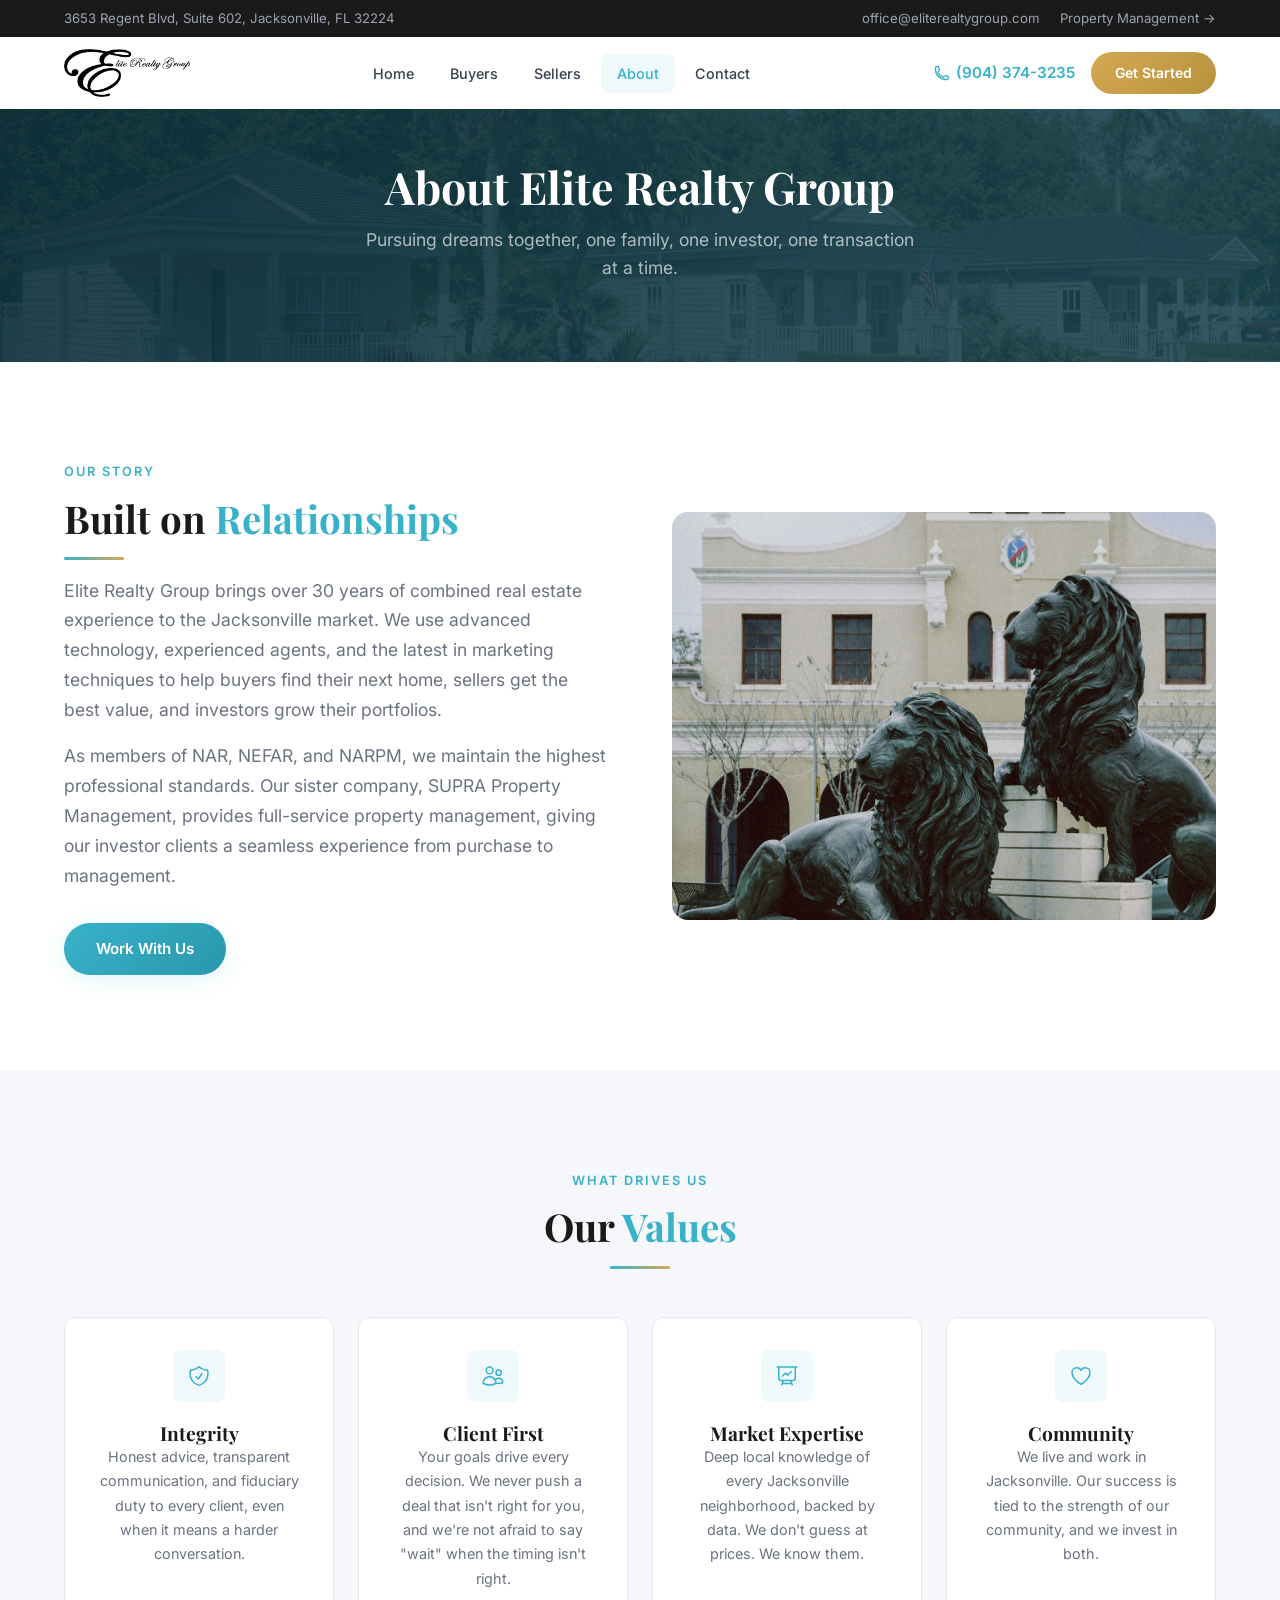
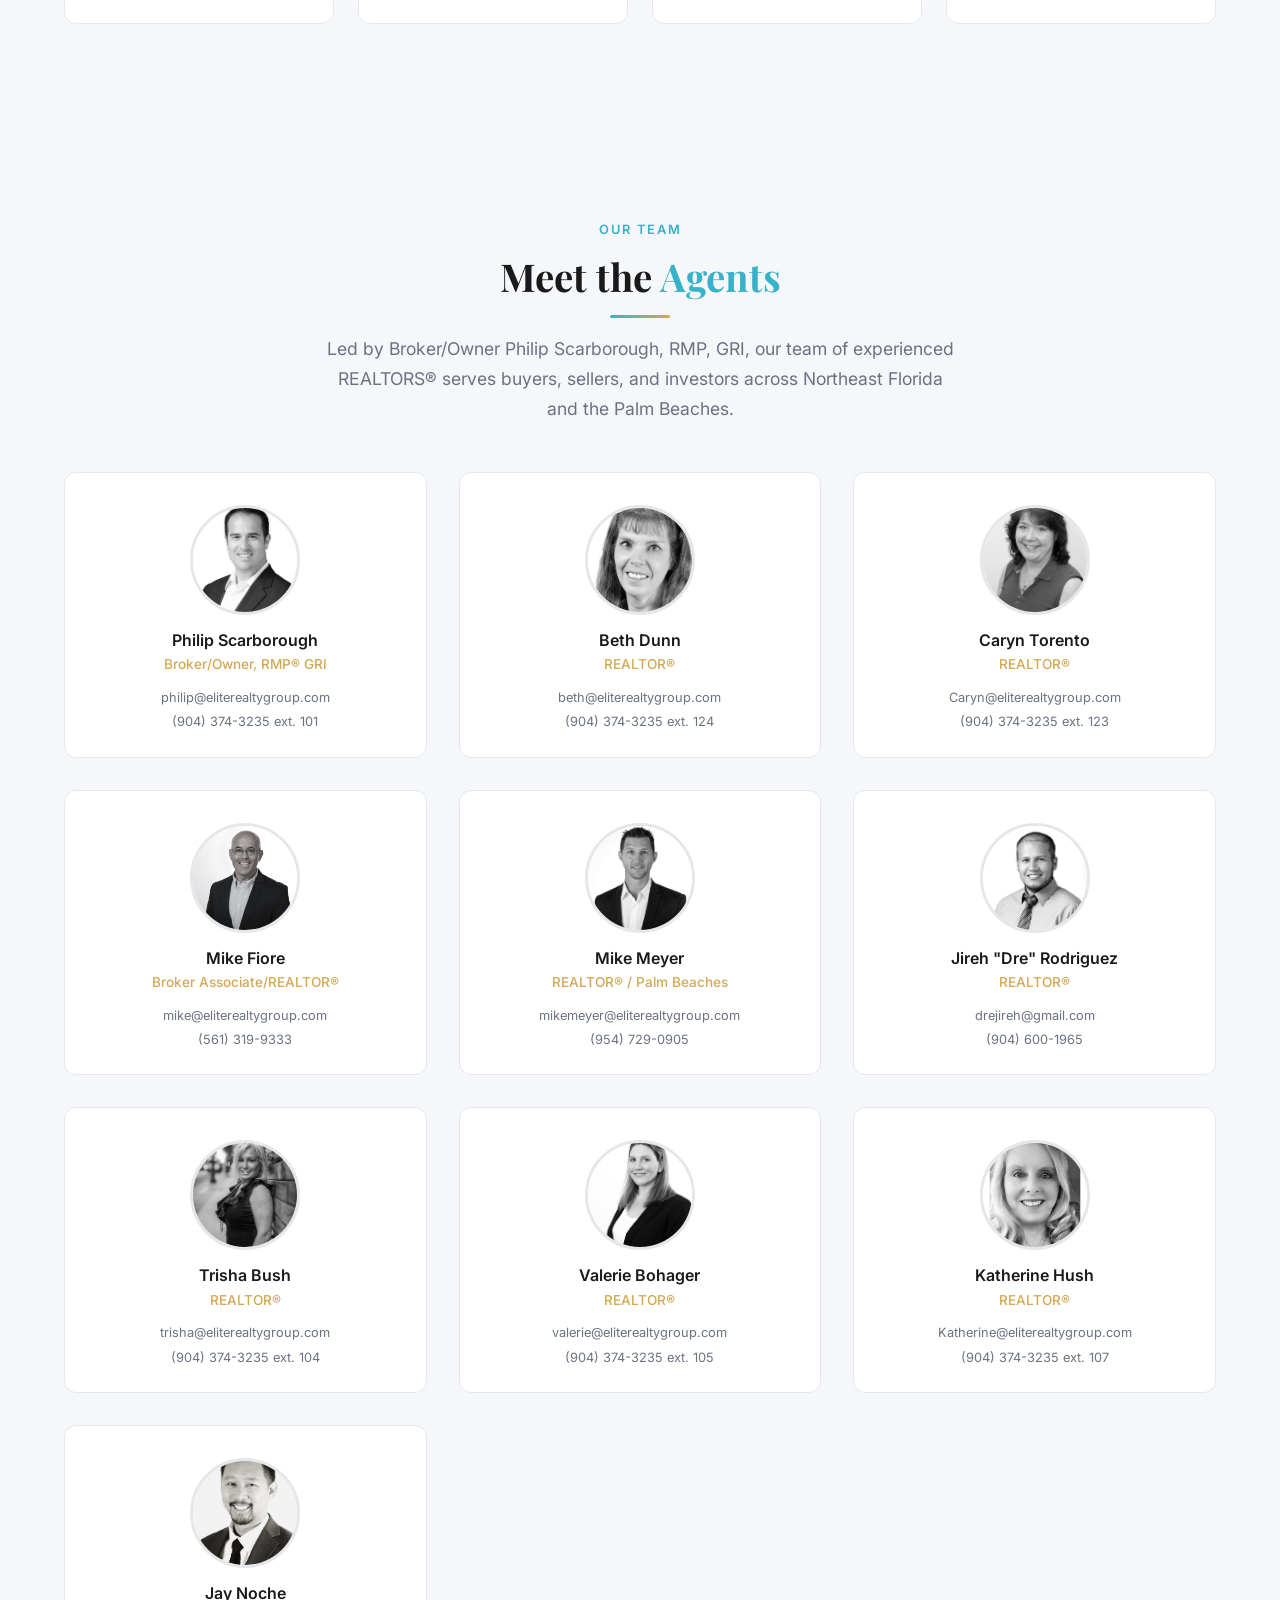
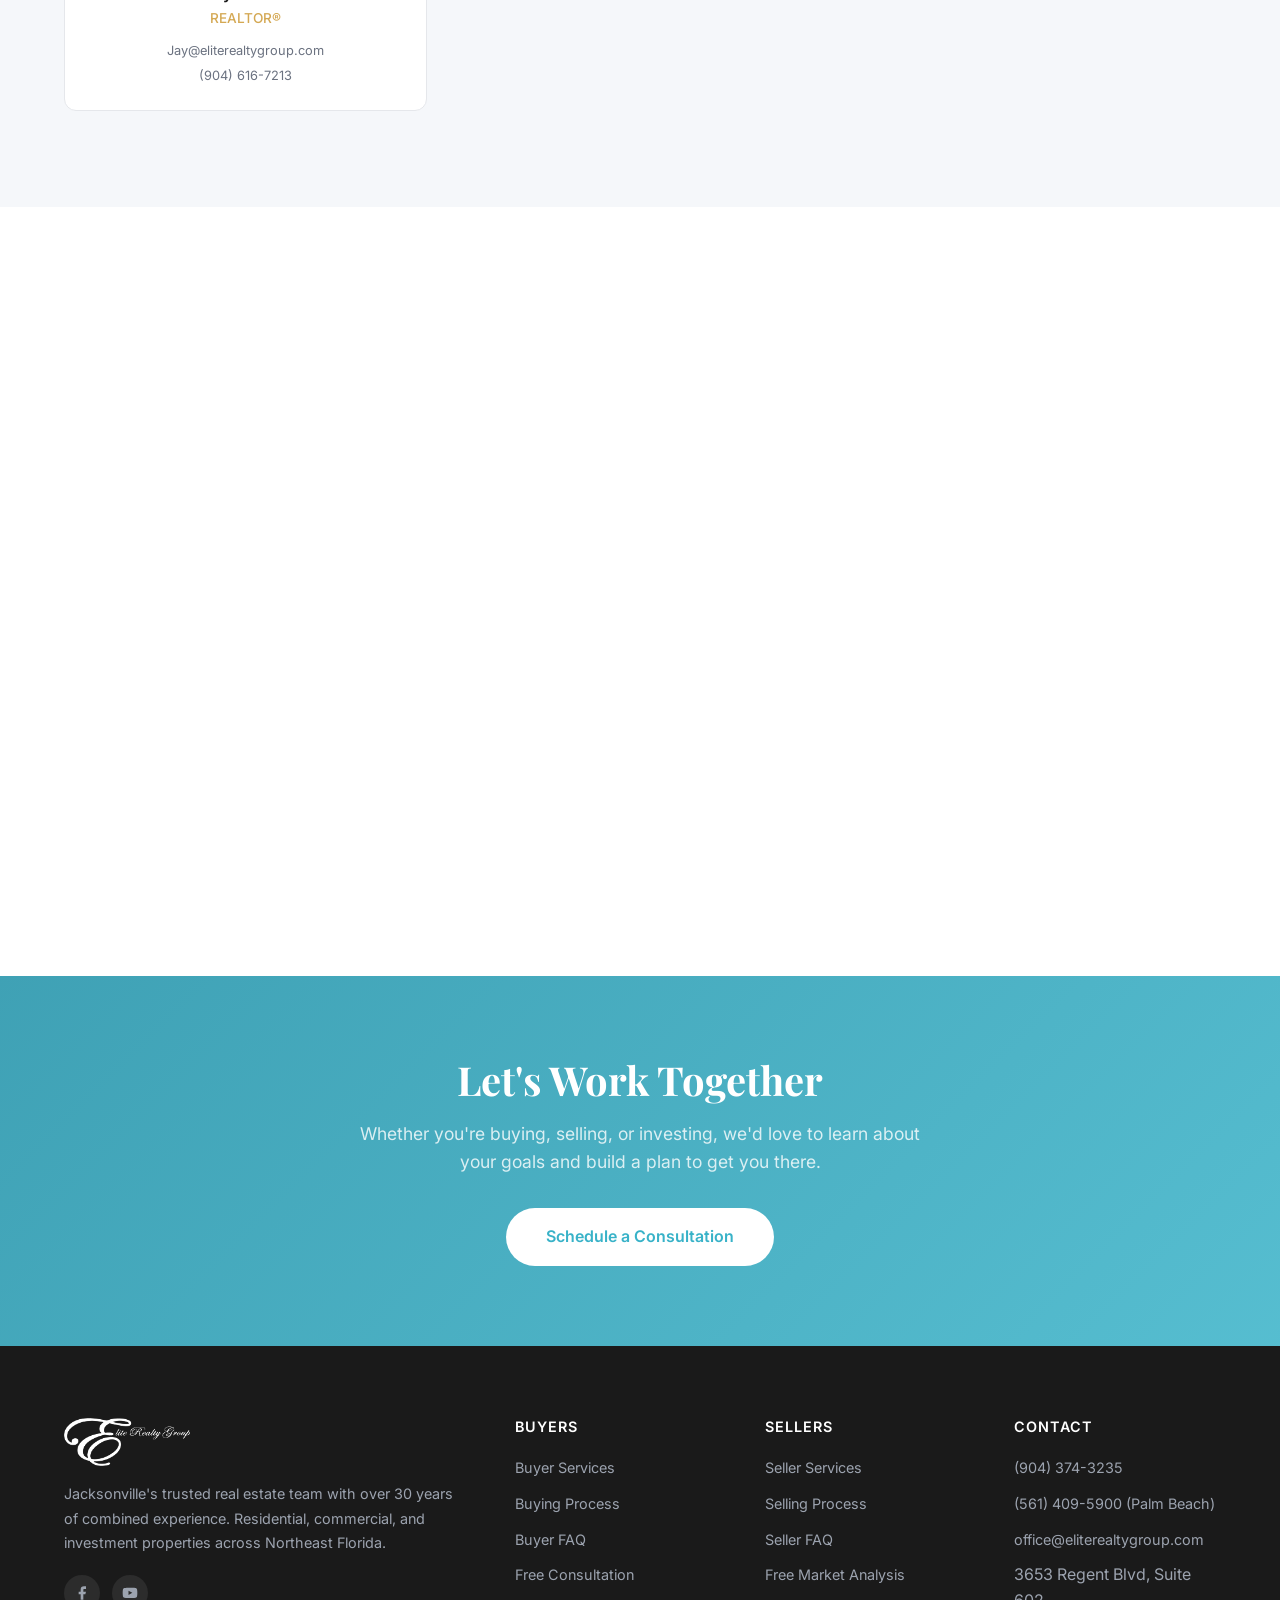
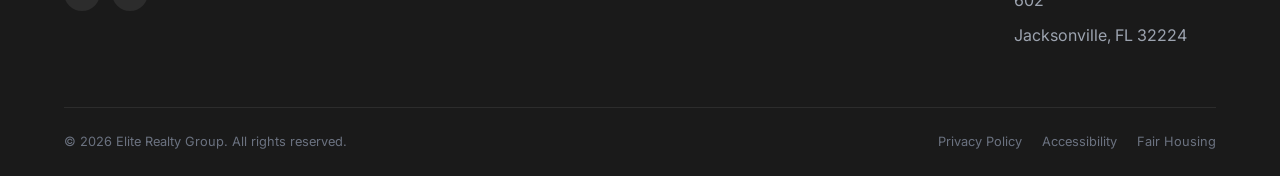
==== commit 2597d1a3: "Add WCAG 2.1 AA accessibility compliance across all pages - Add skip navigation link to all 12 HTML " ====
--- a/about.html
+++ b/about.html
@@ -16,9 +16,9 @@
     <script>(function(w,d,s,l,i){w[l]=w[l]||[];w[l].push({'gtm.start':new Date().getTime(),event:'gtm.js'});var f=d.getElementsByTagName(s)[0],j=d.createElement(s),dl=l!='dataLayer'?'&l='+l:'';j.async=true;j.src='https://www.googletagmanager.com/gtm.js?id='+i+dl;f.parentNode.insertBefore(j,f);})(window,document,'script','dataLayer','GTM-KVWMMFK');</script>
 </head>
 <body>
-
+<a href="#main-content" class="skip-link">Skip to main content</a>
 <!-- Header -->
-<header class="header">
+<header class="header" role="banner">
     <div class="header-top">
         <div class="container">
             <div class="header-top-left">
@@ -26,14 +26,14 @@
             </div>
             <div class="header-top-right">
                 <a href="mailto:office@eliterealtygroup.com">office@eliterealtygroup.com</a>
-                <a href="https://suprapm.com" target="_blank">Property Management &rarr;</a>
+                <a href="https://suprapm.com" target="_blank" rel="noopener noreferrer">Property Management &rarr;</a>
             </div>
         </div>
     </div>
     <div class="header-main">
         <div class="container">
             <a href="index.html" class="logo"><img src="images/logo.png" alt="Elite Realty Group" class="logo-dark"></a>
-            <nav class="nav">
+            <nav class="nav" role="navigation" aria-label="Main navigation">
                 <a href="index.html">Home</a>
                 <a href="buyers.html">Buyers</a>
                 <a href="sellers.html">Sellers</a>
@@ -42,17 +42,19 @@
             </nav>
             <div class="header-actions">
                 <a href="tel:9043743235" class="header-phone">
-                    <svg xmlns="http://www.w3.org/2000/svg" fill="none" viewBox="0 0 24 24" stroke-width="2" stroke="currentColor"><path stroke-linecap="round" stroke-linejoin="round" d="M2.25 6.75c0 8.284 6.716 15 15 15h2.25a2.25 2.25 0 002.25-2.25v-1.372c0-.516-.351-.966-.852-1.091l-4.423-1.106c-.44-.11-.902.055-1.173.417l-.97 1.293c-.282.376-.769.542-1.21.38a12.035 12.035 0 01-7.143-7.143c-.162-.441.004-.928.38-1.21l1.293-.97c.363-.271.527-.734.417-1.173L6.963 3.102a1.125 1.125 0 00-1.091-.852H4.5A2.25 2.25 0 002.25 4.5v2.25z"/></svg>
+                    <svg aria-hidden="true" xmlns="http://www.w3.org/2000/svg" fill="none" viewBox="0 0 24 24" stroke-width="2" stroke="currentColor"><path stroke-linecap="round" stroke-linejoin="round" d="M2.25 6.75c0 8.284 6.716 15 15 15h2.25a2.25 2.25 0 002.25-2.25v-1.372c0-.516-.351-.966-.852-1.091l-4.423-1.106c-.44-.11-.902.055-1.173.417l-.97 1.293c-.282.376-.769.542-1.21.38a12.035 12.035 0 01-7.143-7.143c-.162-.441.004-.928.38-1.21l1.293-.97c.363-.271.527-.734.417-1.173L6.963 3.102a1.125 1.125 0 00-1.091-.852H4.5A2.25 2.25 0 002.25 4.5v2.25z"/></svg>
                     (904) 374-3235
                 </a>
                 <a href="contact.html" class="btn btn-gold btn-sm">Get Started</a>
             </div>
-            <button class="nav-toggle" aria-label="Toggle navigation">
+            <button class="nav-toggle" aria-label="Toggle navigation" aria-expanded="false">
                 <span></span><span></span><span></span>
             </button>
         </div>
     </div>
 </header>
+
+<main id="main-content">
 
 <!-- Page Hero -->
 <section class="page-hero">
@@ -90,28 +92,28 @@
         <div class="grid-4" style="margin-top: 48px;">
             <div class="card text-center reveal">
                 <div class="card-icon" style="margin: 0 auto 20px;">
-                    <svg xmlns="http://www.w3.org/2000/svg" fill="none" viewBox="0 0 24 24" stroke-width="1.5" stroke="currentColor"><path stroke-linecap="round" stroke-linejoin="round" d="M9 12.75L11.25 15 15 9.75m-3-7.036A11.959 11.959 0 013.598 6 11.99 11.99 0 003 9.749c0 5.592 3.824 10.29 9 11.623 5.176-1.332 9-6.03 9-11.622 0-1.31-.21-2.571-.598-3.751h-.152c-3.196 0-6.1-1.248-8.25-3.285z"/></svg>
+                    <svg aria-hidden="true" xmlns="http://www.w3.org/2000/svg" fill="none" viewBox="0 0 24 24" stroke-width="1.5" stroke="currentColor"><path stroke-linecap="round" stroke-linejoin="round" d="M9 12.75L11.25 15 15 9.75m-3-7.036A11.959 11.959 0 013.598 6 11.99 11.99 0 003 9.749c0 5.592 3.824 10.29 9 11.623 5.176-1.332 9-6.03 9-11.622 0-1.31-.21-2.571-.598-3.751h-.152c-3.196 0-6.1-1.248-8.25-3.285z"/></svg>
                 </div>
                 <h4>Integrity</h4>
                 <p style="color: var(--color-gray-500); font-size: 0.9rem;">Honest advice, transparent communication, and fiduciary duty to every client, even when it means a harder conversation.</p>
             </div>
             <div class="card text-center reveal">
                 <div class="card-icon" style="margin: 0 auto 20px;">
-                    <svg xmlns="http://www.w3.org/2000/svg" fill="none" viewBox="0 0 24 24" stroke-width="1.5" stroke="currentColor"><path stroke-linecap="round" stroke-linejoin="round" d="M15 19.128a9.38 9.38 0 002.625.372 9.337 9.337 0 004.121-.952 4.125 4.125 0 00-7.533-2.493M15 19.128v-.003c0-1.113-.285-2.16-.786-3.07M15 19.128v.106A12.318 12.318 0 018.624 21c-2.331 0-4.512-.645-6.374-1.766l-.001-.109a6.375 6.375 0 0111.964-3.07M12 6.375a3.375 3.375 0 11-6.75 0 3.375 3.375 0 016.75 0zm8.25 2.25a2.625 2.625 0 11-5.25 0 2.625 2.625 0 015.25 0z"/></svg>
+                    <svg aria-hidden="true" xmlns="http://www.w3.org/2000/svg" fill="none" viewBox="0 0 24 24" stroke-width="1.5" stroke="currentColor"><path stroke-linecap="round" stroke-linejoin="round" d="M15 19.128a9.38 9.38 0 002.625.372 9.337 9.337 0 004.121-.952 4.125 4.125 0 00-7.533-2.493M15 19.128v-.003c0-1.113-.285-2.16-.786-3.07M15 19.128v.106A12.318 12.318 0 018.624 21c-2.331 0-4.512-.645-6.374-1.766l-.001-.109a6.375 6.375 0 0111.964-3.07M12 6.375a3.375 3.375 0 11-6.75 0 3.375 3.375 0 016.75 0zm8.25 2.25a2.625 2.625 0 11-5.25 0 2.625 2.625 0 015.25 0z"/></svg>
                 </div>
                 <h4>Client First</h4>
                 <p style="color: var(--color-gray-500); font-size: 0.9rem;">Your goals drive every decision. We never push a deal that isn't right for you, and we're not afraid to say "wait" when the timing isn't right.</p>
             </div>
             <div class="card text-center reveal">
                 <div class="card-icon" style="margin: 0 auto 20px;">
-                    <svg xmlns="http://www.w3.org/2000/svg" fill="none" viewBox="0 0 24 24" stroke-width="1.5" stroke="currentColor"><path stroke-linecap="round" stroke-linejoin="round" d="M3.75 3v11.25A2.25 2.25 0 006 16.5h2.25M3.75 3h-1.5m1.5 0h16.5m0 0h1.5m-1.5 0v11.25A2.25 2.25 0 0118 16.5h-2.25m-7.5 0h7.5m-7.5 0l-1 3m8.5-3l1 3m0 0l.5 1.5m-.5-1.5h-9.5m0 0l-.5 1.5m.75-9l3-3 2.148 2.148A12.061 12.061 0 0116.5 7.605"/></svg>
+                    <svg aria-hidden="true" xmlns="http://www.w3.org/2000/svg" fill="none" viewBox="0 0 24 24" stroke-width="1.5" stroke="currentColor"><path stroke-linecap="round" stroke-linejoin="round" d="M3.75 3v11.25A2.25 2.25 0 006 16.5h2.25M3.75 3h-1.5m1.5 0h16.5m0 0h1.5m-1.5 0v11.25A2.25 2.25 0 0118 16.5h-2.25m-7.5 0h7.5m-7.5 0l-1 3m8.5-3l1 3m0 0l.5 1.5m-.5-1.5h-9.5m0 0l-.5 1.5m.75-9l3-3 2.148 2.148A12.061 12.061 0 0116.5 7.605"/></svg>
                 </div>
                 <h4>Market Expertise</h4>
                 <p style="color: var(--color-gray-500); font-size: 0.9rem;">Deep local knowledge of every Jacksonville neighborhood, backed by data. We don't guess at prices. We know them.</p>
             </div>
             <div class="card text-center reveal">
                 <div class="card-icon" style="margin: 0 auto 20px;">
-                    <svg xmlns="http://www.w3.org/2000/svg" fill="none" viewBox="0 0 24 24" stroke-width="1.5" stroke="currentColor"><path stroke-linecap="round" stroke-linejoin="round" d="M21 8.25c0-2.485-2.099-4.5-4.688-4.5-1.935 0-3.597 1.126-4.312 2.733-.715-1.607-2.377-2.733-4.313-2.733C5.1 3.75 3 5.765 3 8.25c0 7.22 9 12 9 12s9-4.78 9-12z"/></svg>
+                    <svg aria-hidden="true" xmlns="http://www.w3.org/2000/svg" fill="none" viewBox="0 0 24 24" stroke-width="1.5" stroke="currentColor"><path stroke-linecap="round" stroke-linejoin="round" d="M21 8.25c0-2.485-2.099-4.5-4.688-4.5-1.935 0-3.597 1.126-4.312 2.733-.715-1.607-2.377-2.733-4.313-2.733C5.1 3.75 3 5.765 3 8.25c0 7.22 9 12 9 12s9-4.78 9-12z"/></svg>
                 </div>
                 <h4>Community</h4>
                 <p style="color: var(--color-gray-500); font-size: 0.9rem;">We live and work in Jacksonville. Our success is tied to the strength of our community, and we invest in both.</p>
@@ -245,24 +247,24 @@
                 <p class="section-subtitle">Investors who buy with Elite get seamless access to full-service property management through SUPRA PM, our sister company. From tenant screening and leasing to maintenance and financial reporting, SUPRA handles everything so your investment works for you.</p>
                 <ul class="about-list">
                     <li>
-                        <svg xmlns="http://www.w3.org/2000/svg" fill="none" viewBox="0 0 24 24" stroke-width="2" stroke="currentColor"><path stroke-linecap="round" stroke-linejoin="round" d="M9 12.75L11.25 15 15 9.75M21 12a9 9 0 11-18 0 9 9 0 0118 0z"/></svg>
+                        <svg aria-hidden="true" xmlns="http://www.w3.org/2000/svg" fill="none" viewBox="0 0 24 24" stroke-width="2" stroke="currentColor"><path stroke-linecap="round" stroke-linejoin="round" d="M9 12.75L11.25 15 15 9.75M21 12a9 9 0 11-18 0 9 9 0 0118 0z"/></svg>
                         15+ years of property management experience
                     </li>
                     <li>
-                        <svg xmlns="http://www.w3.org/2000/svg" fill="none" viewBox="0 0 24 24" stroke-width="2" stroke="currentColor"><path stroke-linecap="round" stroke-linejoin="round" d="M9 12.75L11.25 15 15 9.75M21 12a9 9 0 11-18 0 9 9 0 0118 0z"/></svg>
+                        <svg aria-hidden="true" xmlns="http://www.w3.org/2000/svg" fill="none" viewBox="0 0 24 24" stroke-width="2" stroke="currentColor"><path stroke-linecap="round" stroke-linejoin="round" d="M9 12.75L11.25 15 15 9.75M21 12a9 9 0 11-18 0 9 9 0 0118 0z"/></svg>
                         NARPM member, RMP and MPM designated
                     </li>
                     <li>
-                        <svg xmlns="http://www.w3.org/2000/svg" fill="none" viewBox="0 0 24 24" stroke-width="2" stroke="currentColor"><path stroke-linecap="round" stroke-linejoin="round" d="M9 12.75L11.25 15 15 9.75M21 12a9 9 0 11-18 0 9 9 0 0118 0z"/></svg>
+                        <svg aria-hidden="true" xmlns="http://www.w3.org/2000/svg" fill="none" viewBox="0 0 24 24" stroke-width="2" stroke="currentColor"><path stroke-linecap="round" stroke-linejoin="round" d="M9 12.75L11.25 15 15 9.75M21 12a9 9 0 11-18 0 9 9 0 0118 0z"/></svg>
                         24/7 maintenance support and online owner portal
                     </li>
                     <li>
-                        <svg xmlns="http://www.w3.org/2000/svg" fill="none" viewBox="0 0 24 24" stroke-width="2" stroke="currentColor"><path stroke-linecap="round" stroke-linejoin="round" d="M9 12.75L11.25 15 15 9.75M21 12a9 9 0 11-18 0 9 9 0 0118 0z"/></svg>
+                        <svg aria-hidden="true" xmlns="http://www.w3.org/2000/svg" fill="none" viewBox="0 0 24 24" stroke-width="2" stroke="currentColor"><path stroke-linecap="round" stroke-linejoin="round" d="M9 12.75L11.25 15 15 9.75M21 12a9 9 0 11-18 0 9 9 0 0118 0z"/></svg>
                         Same office, same team, seamless transition from purchase to management
                     </li>
                 </ul>
                 <div style="margin-top: 32px;">
-                    <a href="https://suprapm.com" target="_blank" class="btn btn-primary">Visit SUPRA PM</a>
+                    <a href="https://suprapm.com" target="_blank" rel="noopener noreferrer" class="btn btn-primary">Visit SUPRA PM</a>
                 </div>
             </div>
         </div>
@@ -279,18 +281,20 @@
 </section>
 
 <!-- Footer -->
-<footer class="footer">
+</main>
+
+<footer class="footer" role="contentinfo">
     <div class="container">
         <div class="footer-grid">
             <div class="footer-brand">
                 <a href="index.html"><img src="images/logo.png" alt="Elite Realty Group" style="height: 48px; margin-bottom: 16px;"></a>
                 <p>Jacksonville's trusted real estate team with over 30 years of combined experience. Residential, commercial, and investment properties across Northeast Florida.</p>
                 <div class="footer-social">
-                    <a href="https://www.facebook.com/eliterealtygroupofjax" target="_blank" aria-label="Facebook">
-                        <svg xmlns="http://www.w3.org/2000/svg" width="16" height="16" fill="currentColor" viewBox="0 0 24 24"><path d="M18 2h-3a5 5 0 00-5 5v3H7v4h3v8h4v-8h3l1-4h-4V7a1 1 0 011-1h3z"/></svg>
+                    <a href="https://www.facebook.com/eliterealtygroupofjax" target="_blank" rel="noopener noreferrer" aria-label="Facebook">
+                        <svg aria-hidden="true" xmlns="http://www.w3.org/2000/svg" width="16" height="16" fill="currentColor" viewBox="0 0 24 24"><path d="M18 2h-3a5 5 0 00-5 5v3H7v4h3v8h4v-8h3l1-4h-4V7a1 1 0 011-1h3z"/></svg>
                     </a>
-                    <a href="https://www.youtube.com" target="_blank" aria-label="YouTube">
-                        <svg xmlns="http://www.w3.org/2000/svg" width="16" height="16" fill="currentColor" viewBox="0 0 24 24"><path d="M22.54 6.42a2.78 2.78 0 00-1.94-2C18.88 4 12 4 12 4s-6.88 0-8.6.46a2.78 2.78 0 00-1.94 2A29 29 0 001 11.75a29 29 0 00.46 5.33A2.78 2.78 0 003.4 19.1c1.72.46 8.6.46 8.6.46s6.88 0 8.6-.46a2.78 2.78 0 001.94-2 29 29 0 00.46-5.25 29 29 0 00-.46-5.43zM9.75 15.02V8.48l5.75 3.27-5.75 3.27z"/></svg>
+                    <a href="https://www.youtube.com" target="_blank" rel="noopener noreferrer" aria-label="YouTube">
+                        <svg aria-hidden="true" xmlns="http://www.w3.org/2000/svg" width="16" height="16" fill="currentColor" viewBox="0 0 24 24"><path d="M22.54 6.42a2.78 2.78 0 00-1.94-2C18.88 4 12 4 12 4s-6.88 0-8.6.46a2.78 2.78 0 00-1.94 2A29 29 0 001 11.75a29 29 0 00.46 5.33A2.78 2.78 0 003.4 19.1c1.72.46 8.6.46 8.6.46s6.88 0 8.6-.46a2.78 2.78 0 001.94-2 29 29 0 00.46-5.25 29 29 0 00-.46-5.43zM9.75 15.02V8.48l5.75 3.27-5.75 3.27z"/></svg>
                     </a>
                 </div>
             </div>
--- a/css/styles.css
+++ b/css/styles.css
@@ -87,6 +87,40 @@
     display: block;
 }
 
+/* --- Accessibility: Skip Link --- */
+.skip-link {
+    position: absolute;
+    top: -100%;
+    left: 16px;
+    z-index: 10000;
+    padding: 12px 24px;
+    background: var(--color-accent);
+    color: var(--color-white);
+    font-weight: 600;
+    font-size: 14px;
+    border-radius: var(--radius-sm);
+    text-decoration: none;
+    transition: top var(--transition-fast);
+}
+.skip-link:focus {
+    top: 16px;
+}
+
+/* --- Accessibility: Focus Indicators --- */
+*:focus-visible {
+    outline: 3px solid var(--color-accent);
+    outline-offset: 2px;
+}
+a:focus-visible,
+button:focus-visible,
+input:focus-visible,
+select:focus-visible,
+textarea:focus-visible,
+[tabindex]:focus-visible {
+    outline: 3px solid var(--color-accent);
+    outline-offset: 2px;
+}
+
 a {
     color: var(--color-accent);
     text-decoration: none;
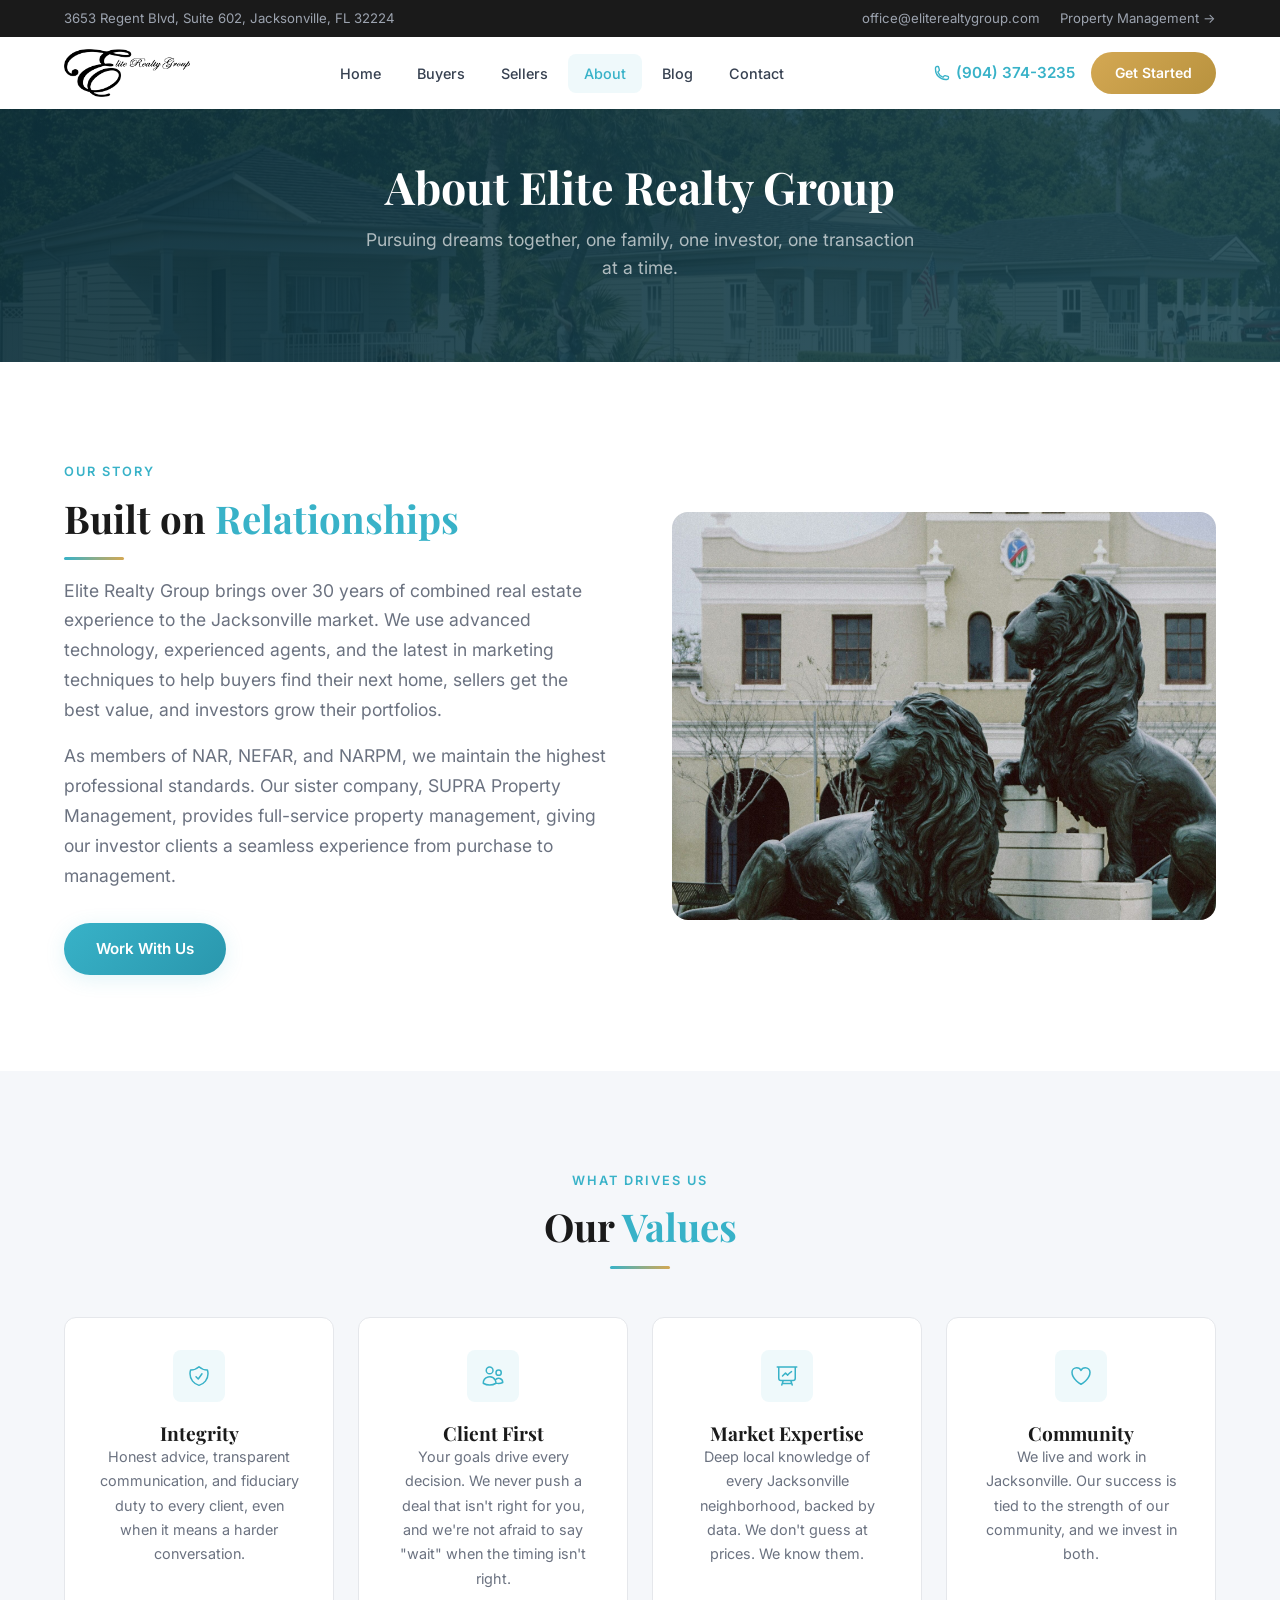
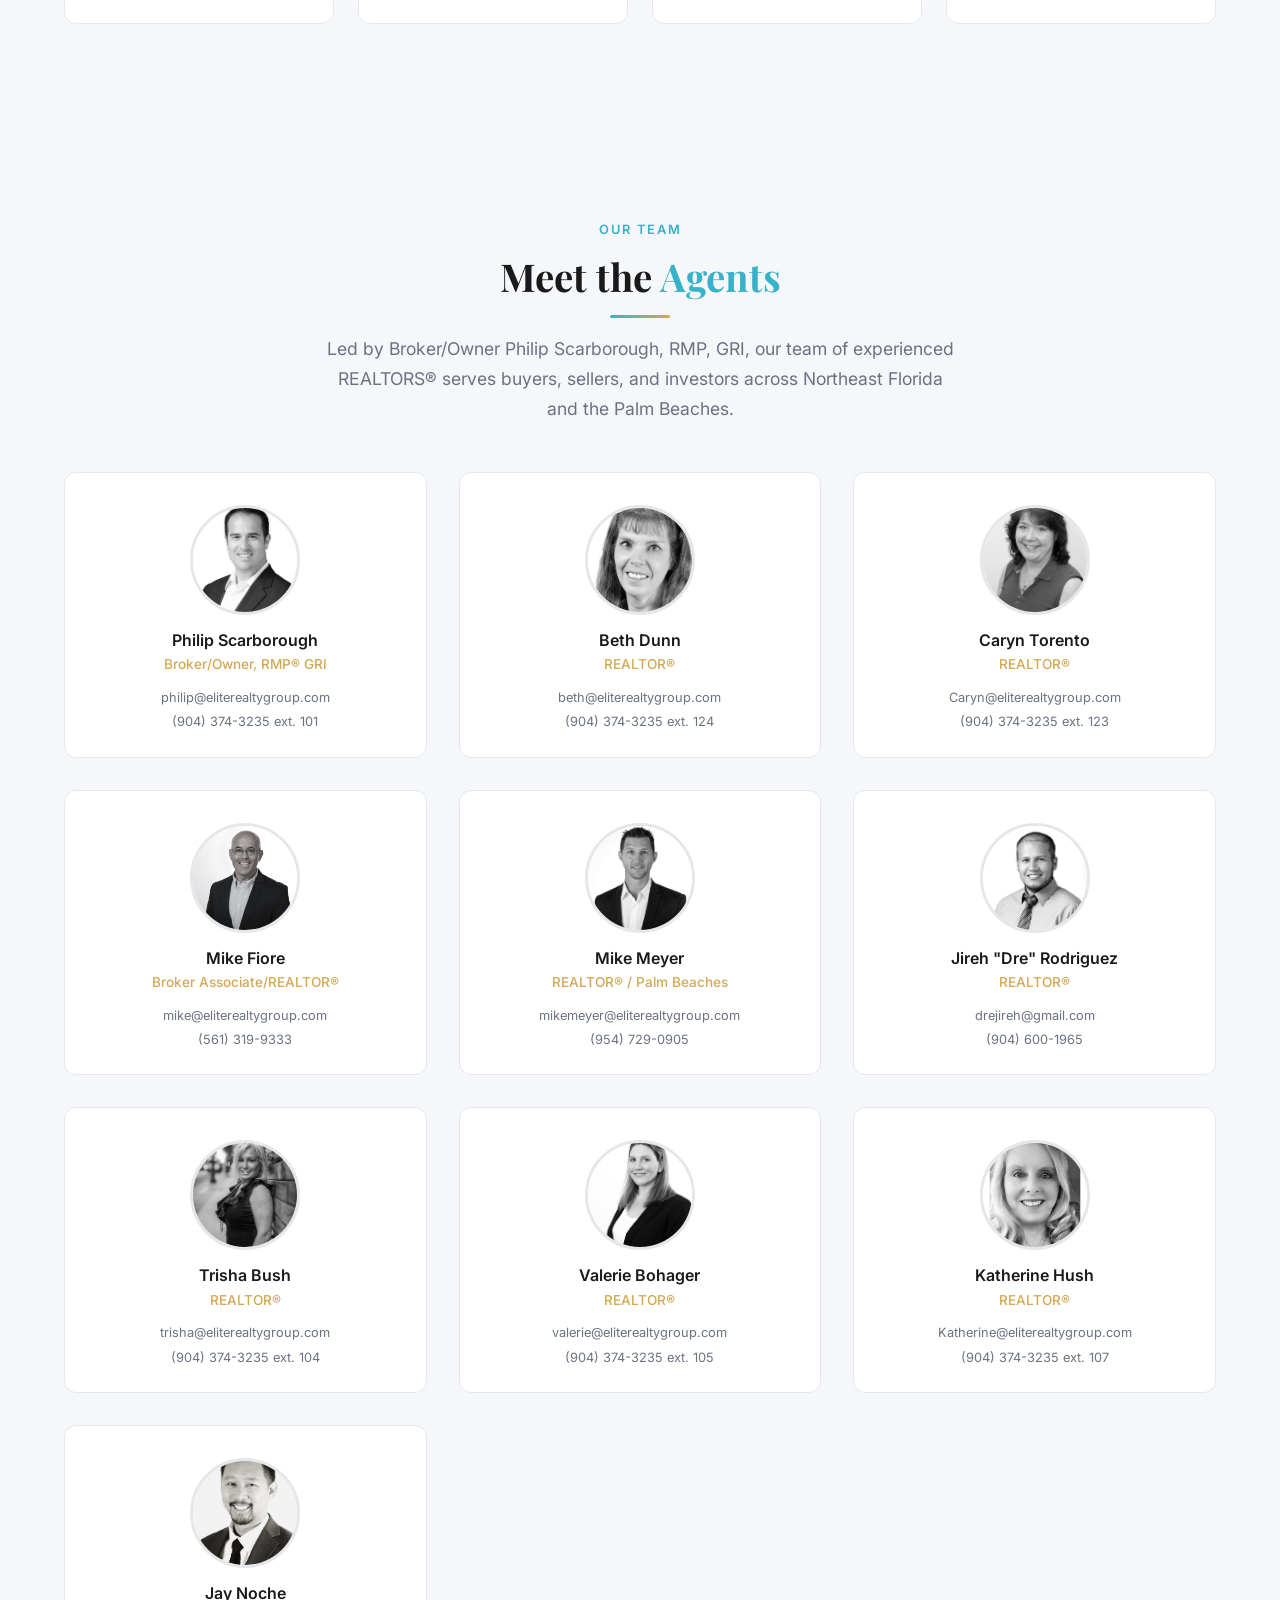
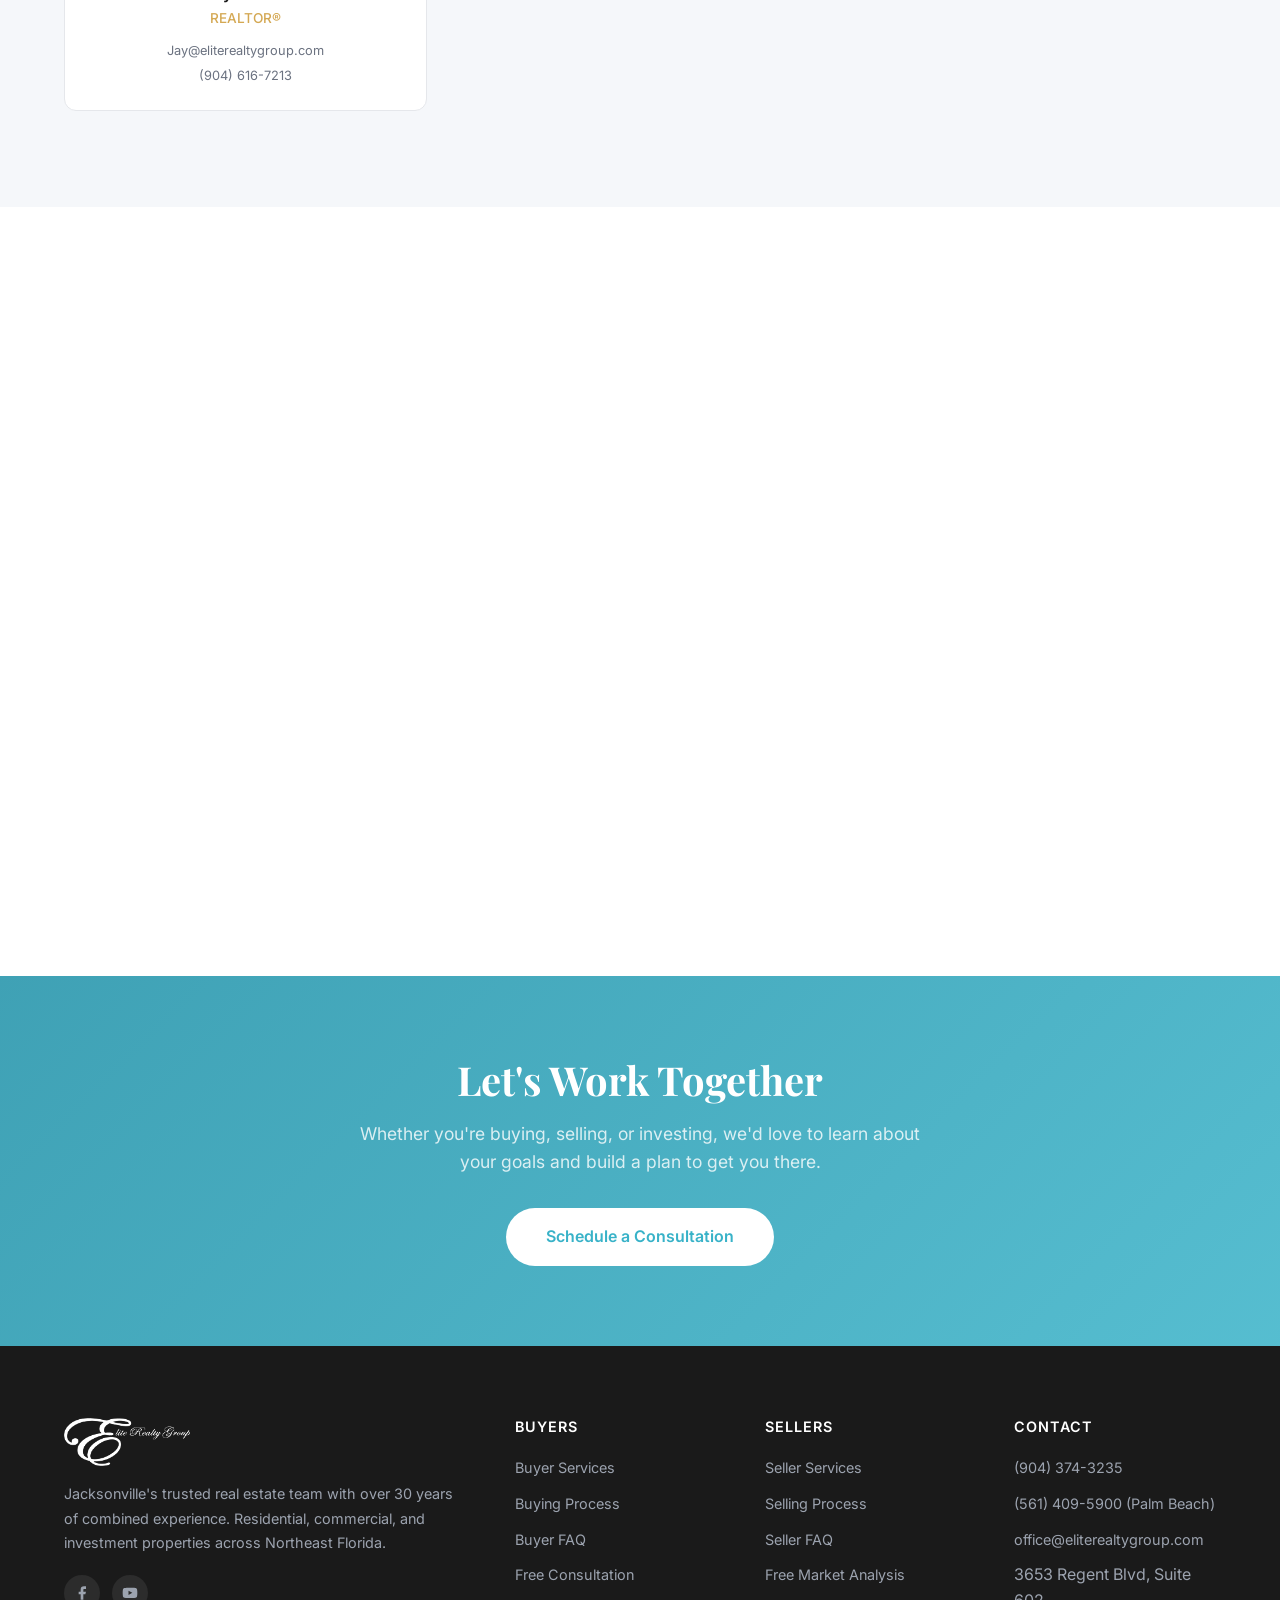
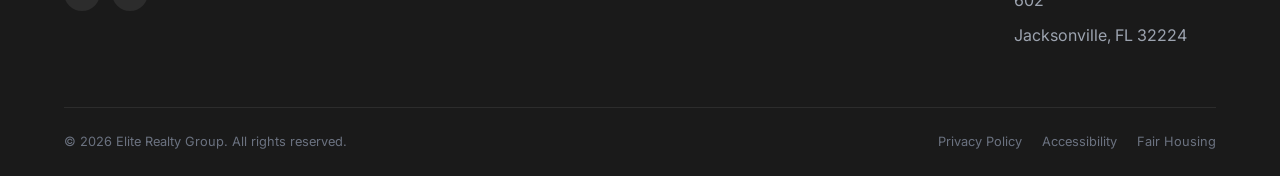
==== commit e2989f2f: "Preserve SEO during migration from legacy site - Add blog/ with ported posts (house prep, business f" ====
--- a/about.html
+++ b/about.html
@@ -38,6 +38,7 @@
                 <a href="buyers.html">Buyers</a>
                 <a href="sellers.html">Sellers</a>
                 <a href="about.html" class="active">About</a>
+                <a href="blog/index.html">Blog</a>
                 <a href="contact.html">Contact</a>
             </nav>
             <div class="header-actions">
--- a/css/styles.css
+++ b/css/styles.css
@@ -615,6 +615,113 @@
     flex-shrink: 0;
 }
 
+/* --- Property Search --- */
+.property-search {
+    background: var(--color-dark);
+    padding: 48px 0;
+    border-top: 1px solid rgba(56,178,200,0.15);
+}
+
+.property-search-title {
+    color: var(--color-white);
+    font-family: 'Playfair Display', serif;
+    font-size: 2rem;
+    font-weight: 700;
+    margin-bottom: 8px;
+}
+
+.property-search-subtitle {
+    color: var(--color-gray-400);
+    font-size: 1rem;
+    margin-bottom: 32px;
+}
+
+.property-search-form {
+    max-width: 900px;
+    margin: 0 auto;
+}
+
+.search-fields {
+    display: grid;
+    grid-template-columns: 2fr 1fr 1fr 1fr auto;
+    gap: 12px;
+    align-items: end;
+}
+
+.search-field label {
+    display: block;
+    color: var(--color-gray-400);
+    font-size: 0.8rem;
+    font-weight: 600;
+    text-transform: uppercase;
+    letter-spacing: 0.05em;
+    margin-bottom: 6px;
+}
+
+.search-field input,
+.search-field select {
+    width: 100%;
+    padding: 12px 16px;
+    border: 1px solid rgba(255,255,255,0.15);
+    border-radius: var(--radius-sm);
+    background: var(--color-dark-surface);
+    color: var(--color-white);
+    font-size: 0.95rem;
+    font-family: 'Inter', sans-serif;
+    transition: border-color var(--transition-fast);
+    appearance: none;
+    -webkit-appearance: none;
+}
+
+.search-field select {
+    background-image: url("data:image/svg+xml,%3Csvg xmlns='http://www.w3.org/2000/svg' width='12' height='12' fill='%239CA3AF' viewBox='0 0 16 16'%3E%3Cpath d='M8 11L3 6h10z'/%3E%3C/svg%3E");
+    background-repeat: no-repeat;
+    background-position: right 12px center;
+    padding-right: 36px;
+}
+
+.search-field input:focus,
+.search-field select:focus {
+    outline: none;
+    border-color: var(--color-accent);
+}
+
+.search-field input::placeholder {
+    color: var(--color-gray-500);
+}
+
+.search-field-btn {
+    padding-top: 22px;
+}
+
+.search-field-btn .btn {
+    width: 100%;
+    white-space: nowrap;
+    padding: 12px 28px;
+}
+
+@media (max-width: 768px) {
+    .search-fields {
+        grid-template-columns: 1fr 1fr;
+    }
+    .search-field:first-child {
+        grid-column: 1 / -1;
+    }
+    .search-field-btn {
+        grid-column: 1 / -1;
+        padding-top: 4px;
+    }
+}
+
+@media (max-width: 480px) {
+    .search-fields {
+        grid-template-columns: 1fr;
+    }
+    .property-search-title {
+        font-size: 1.6rem;
+    }
+}
+
 /* --- Google Reviews --- */
 .google-rating-header { text-align: center; margin: 32px 0 0; }
 .google-rating-badge {
